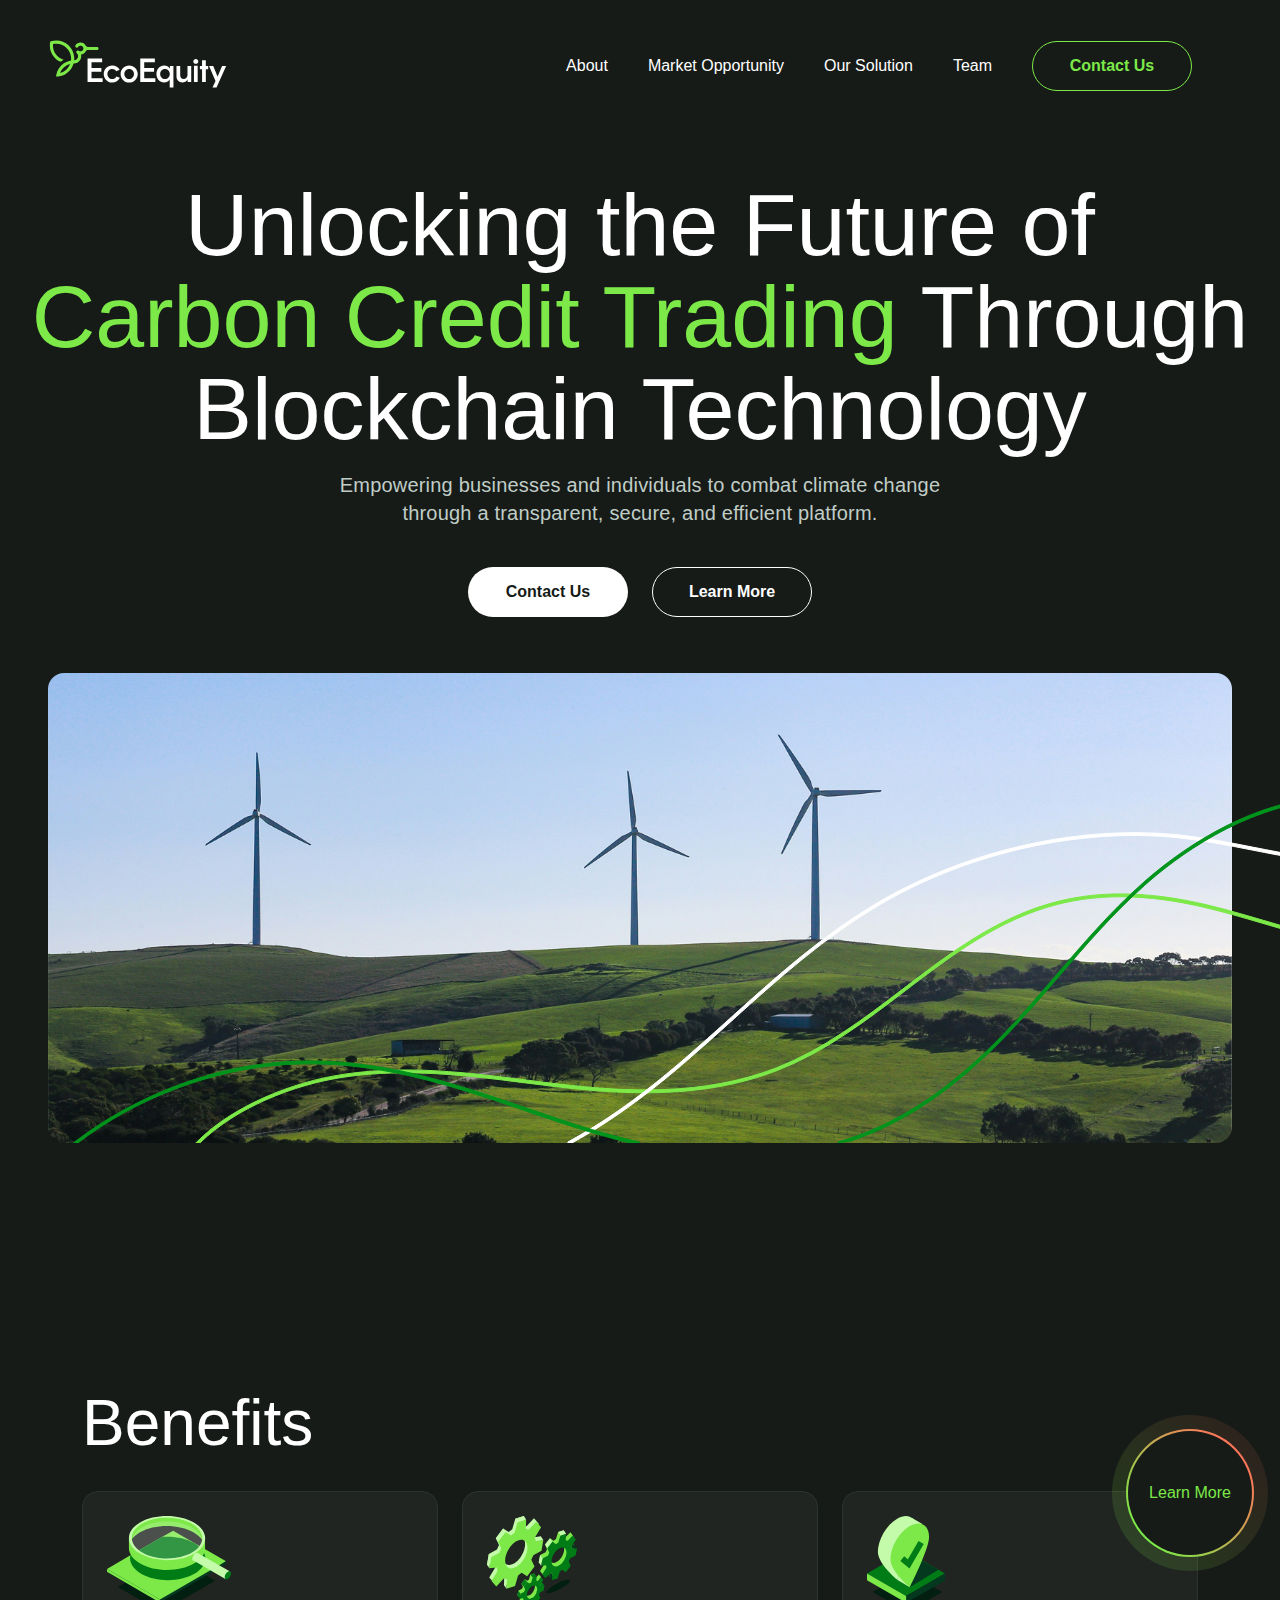
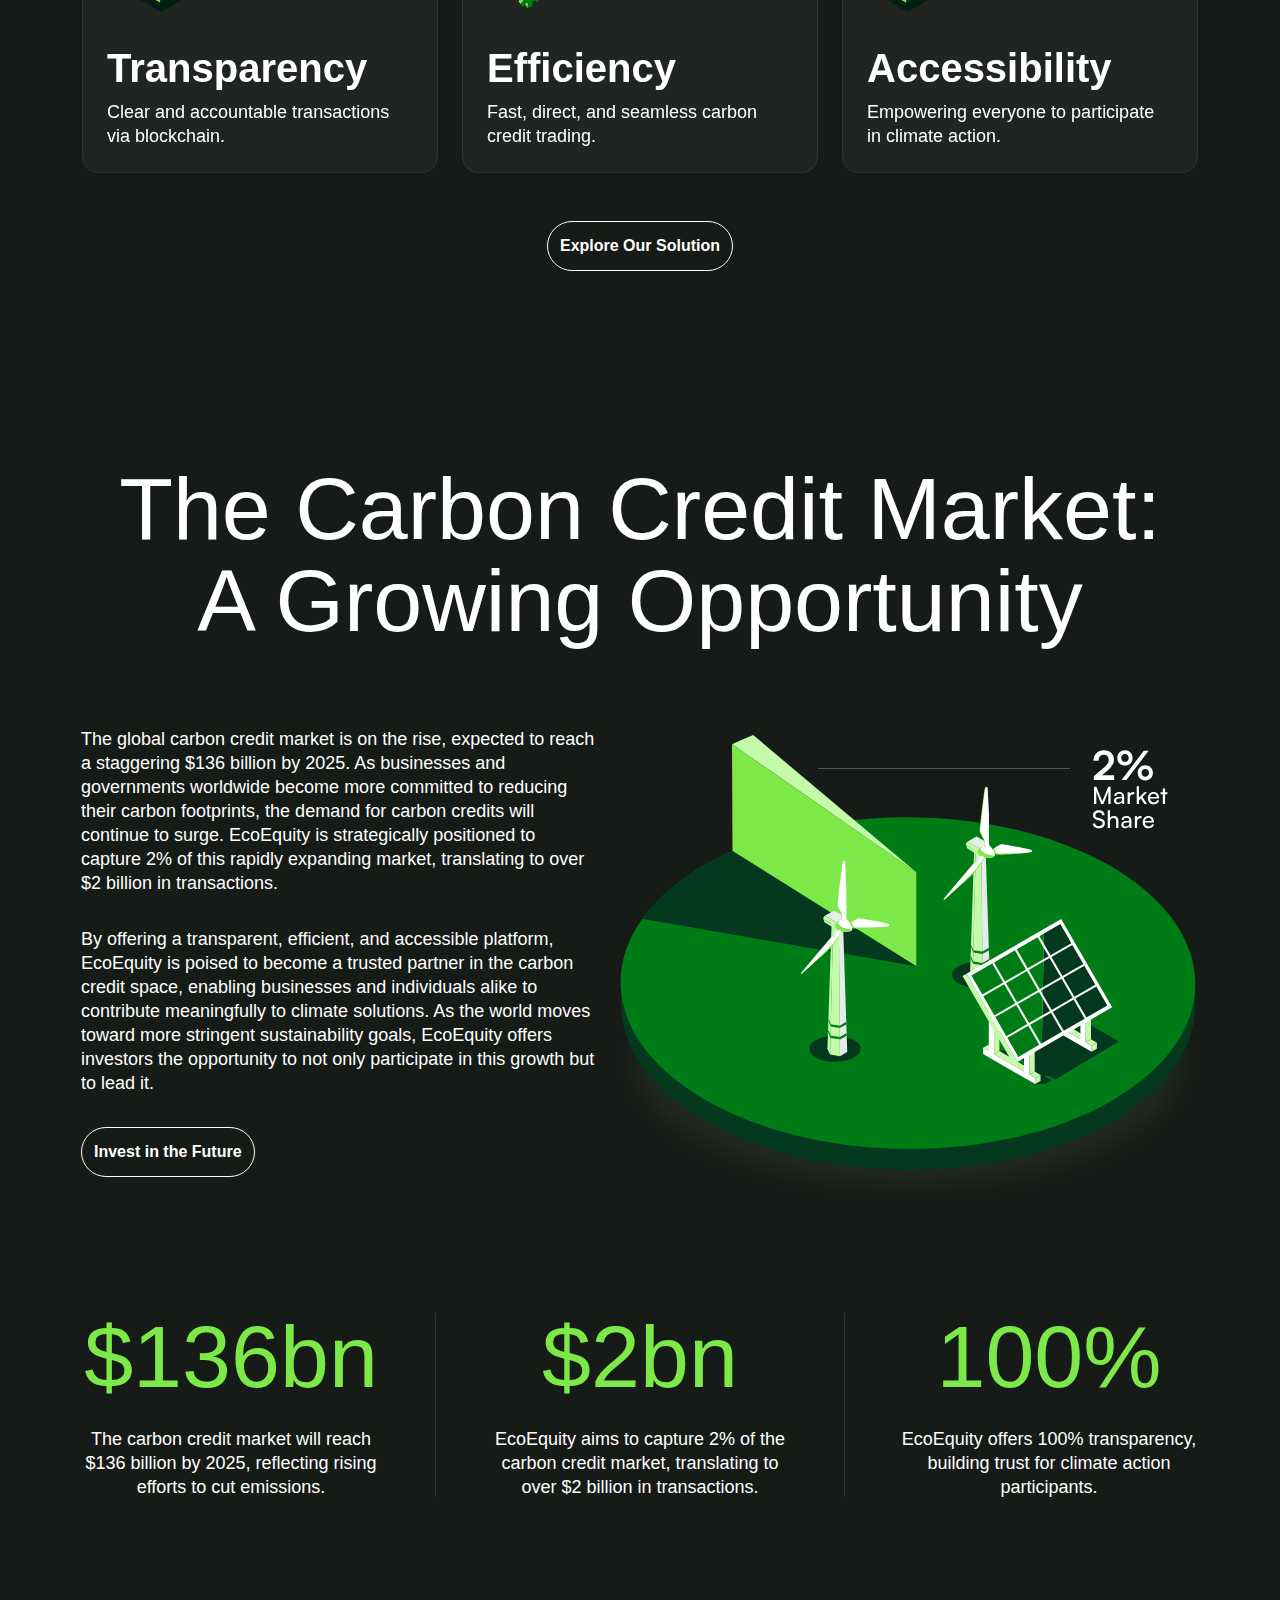
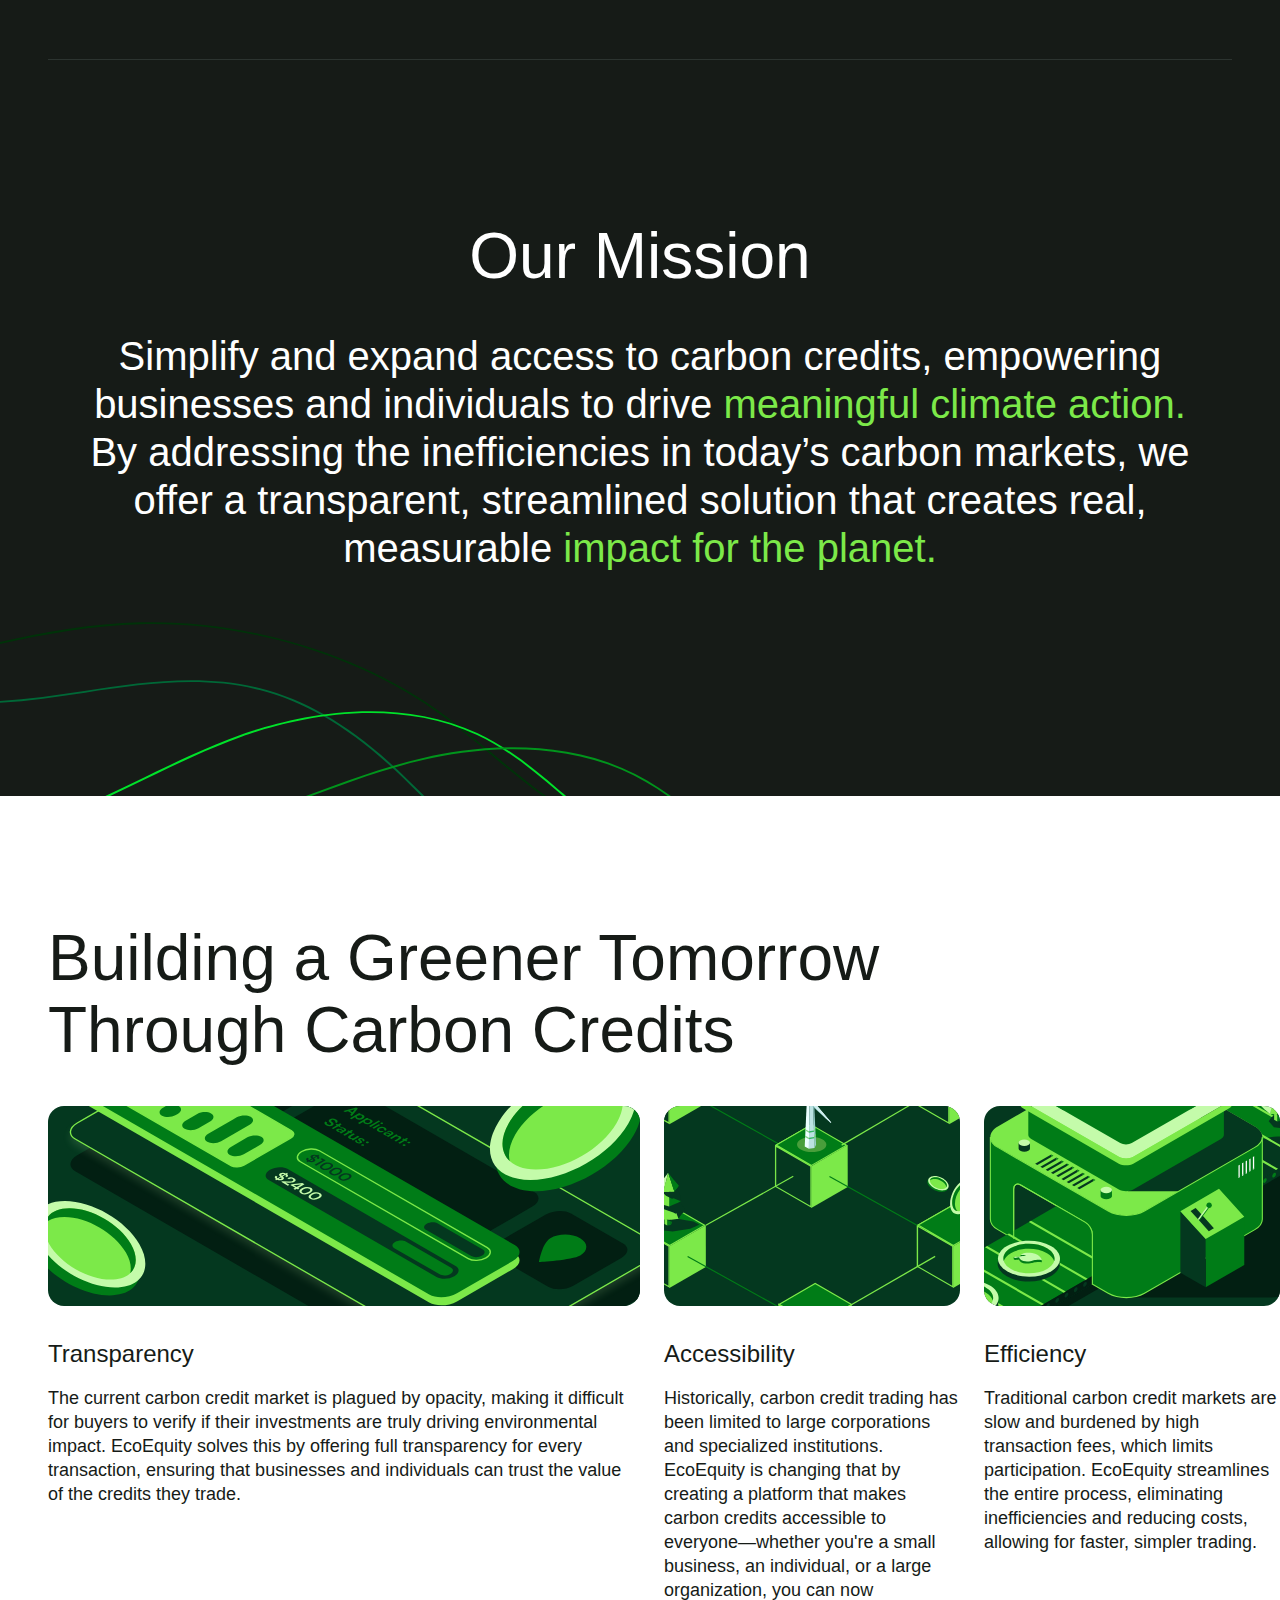
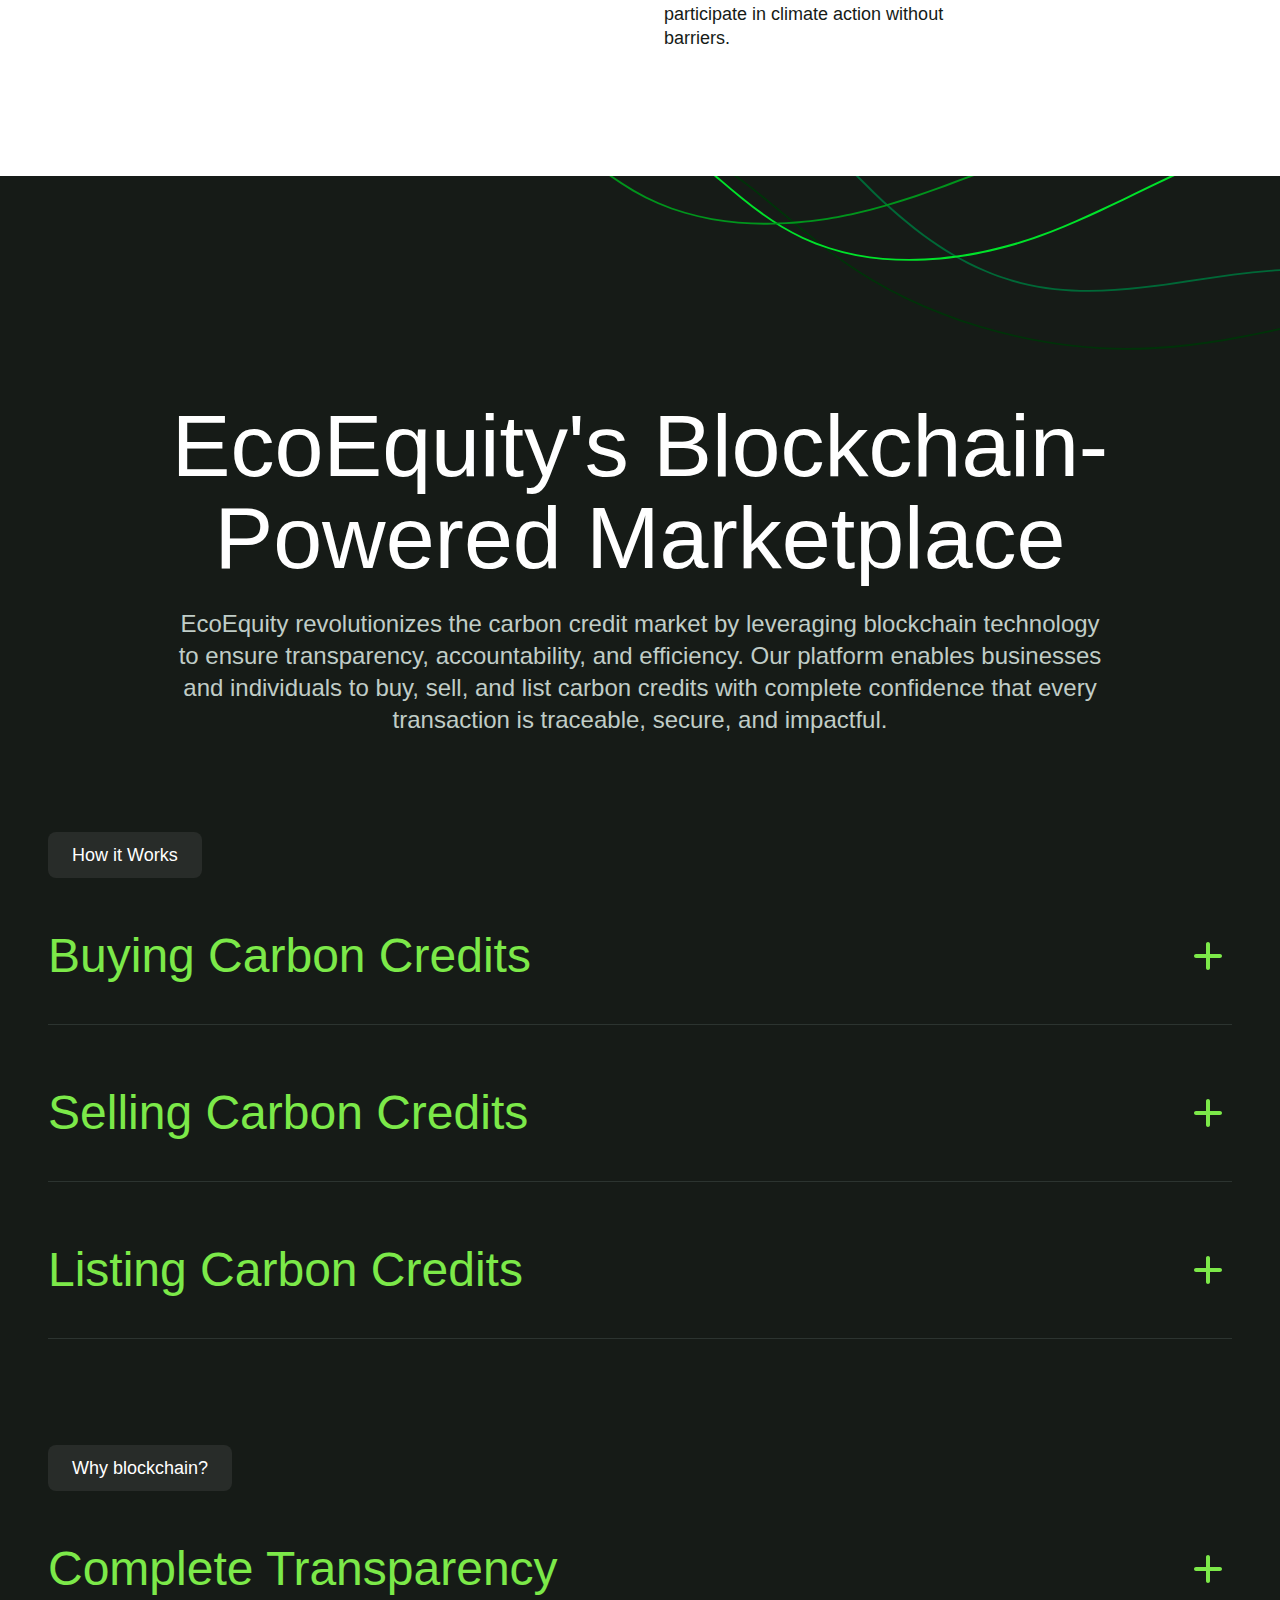
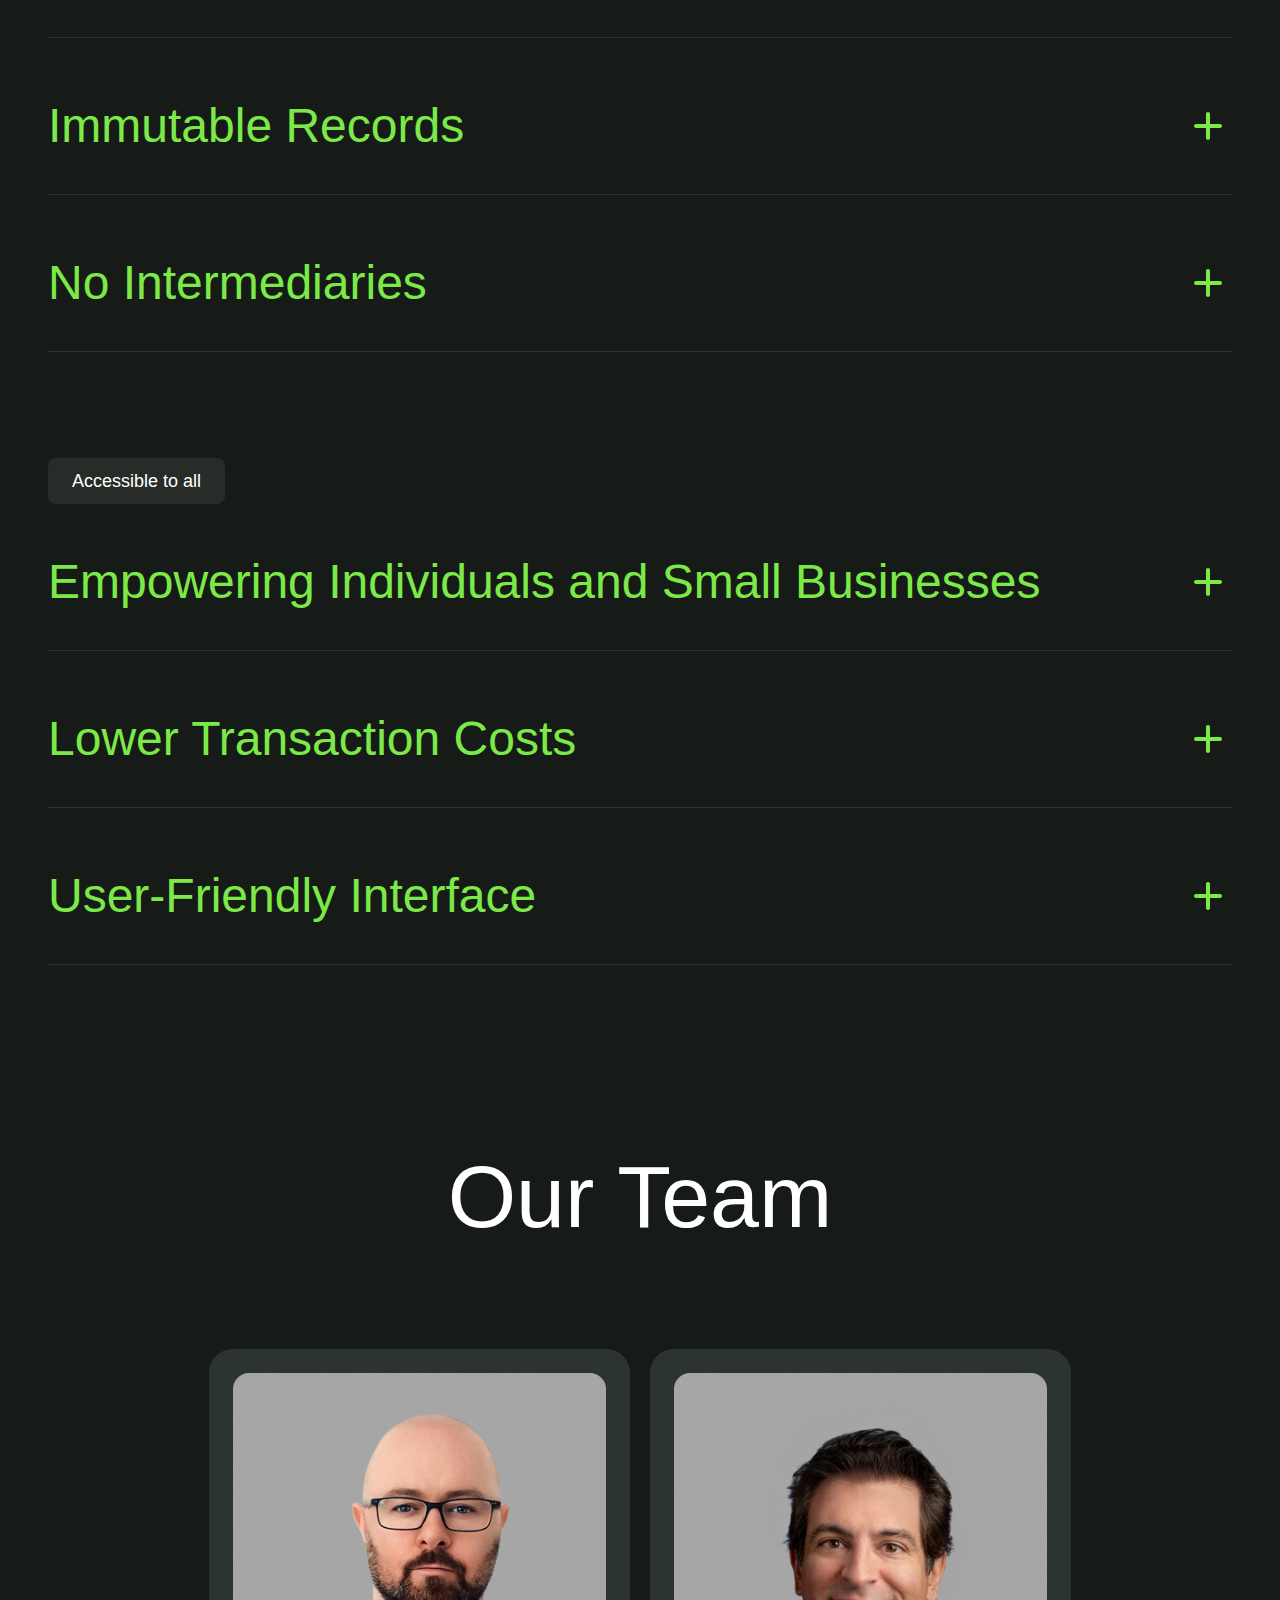
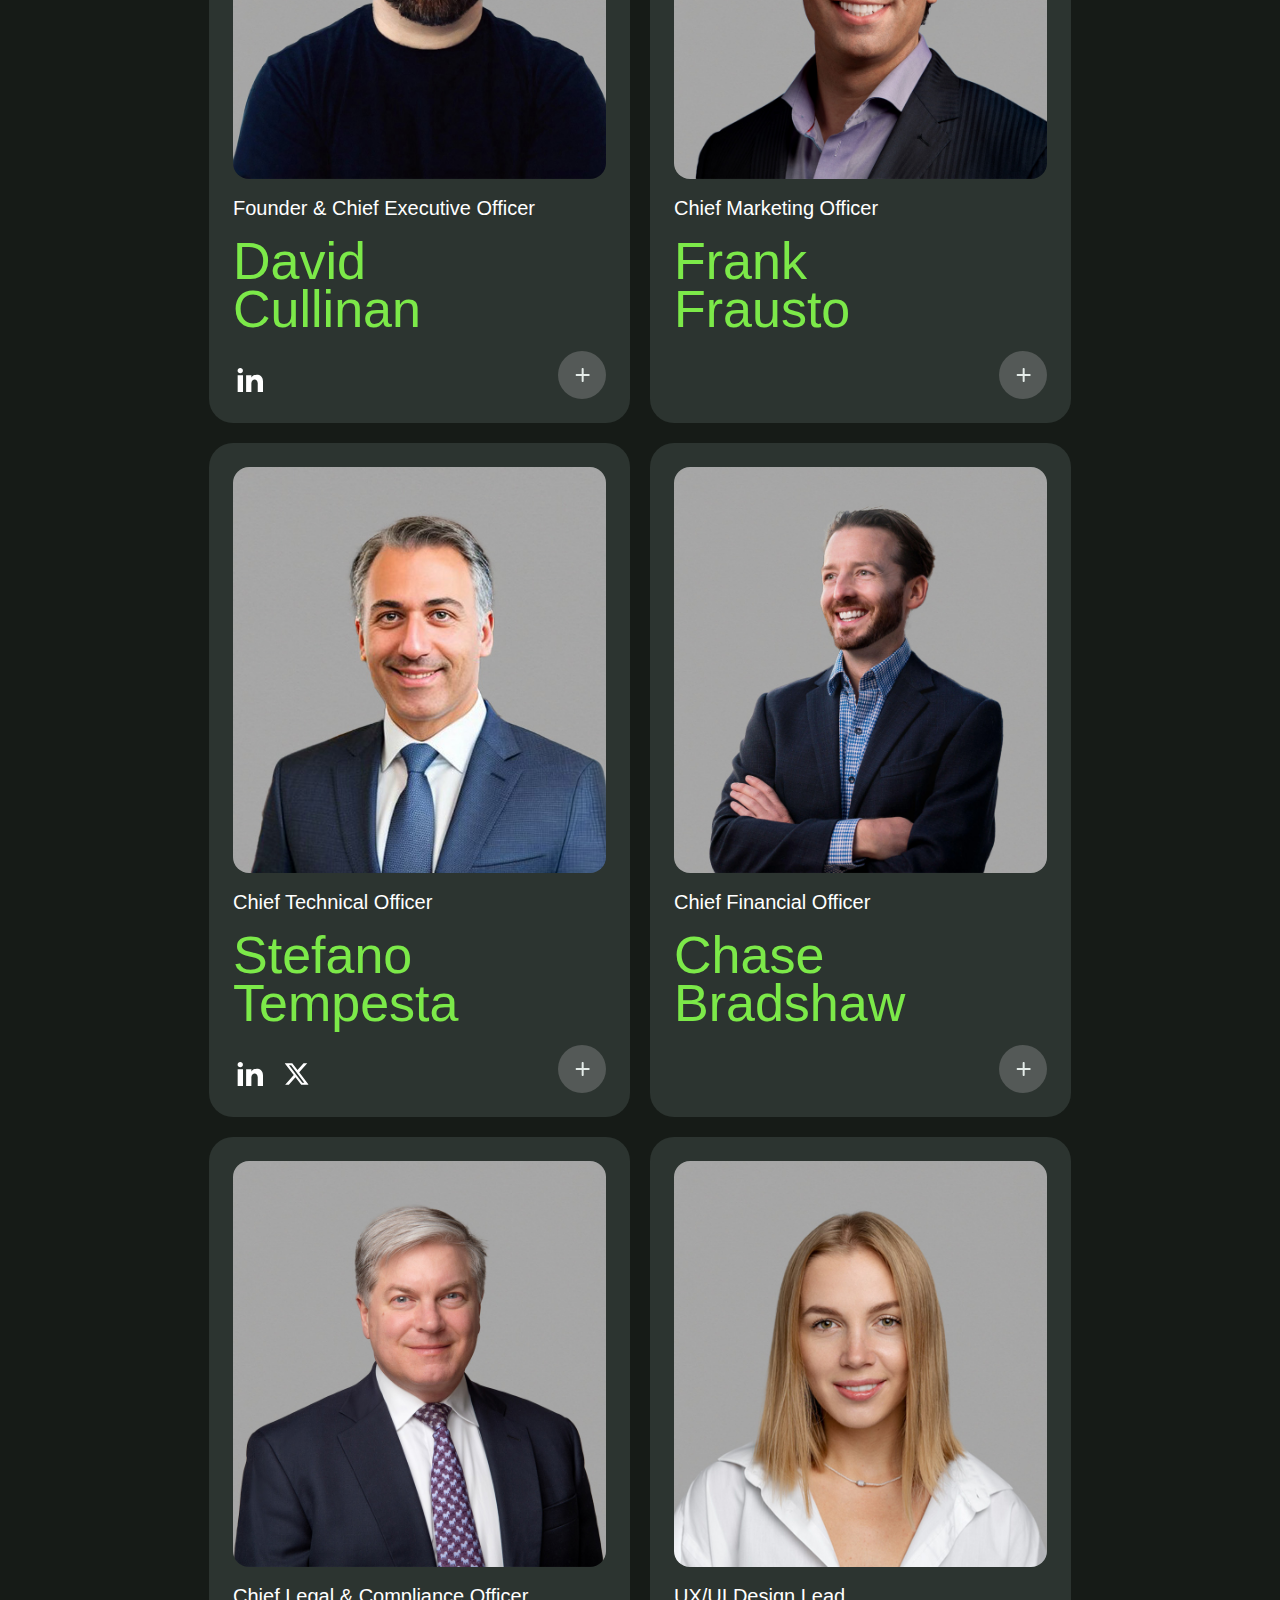
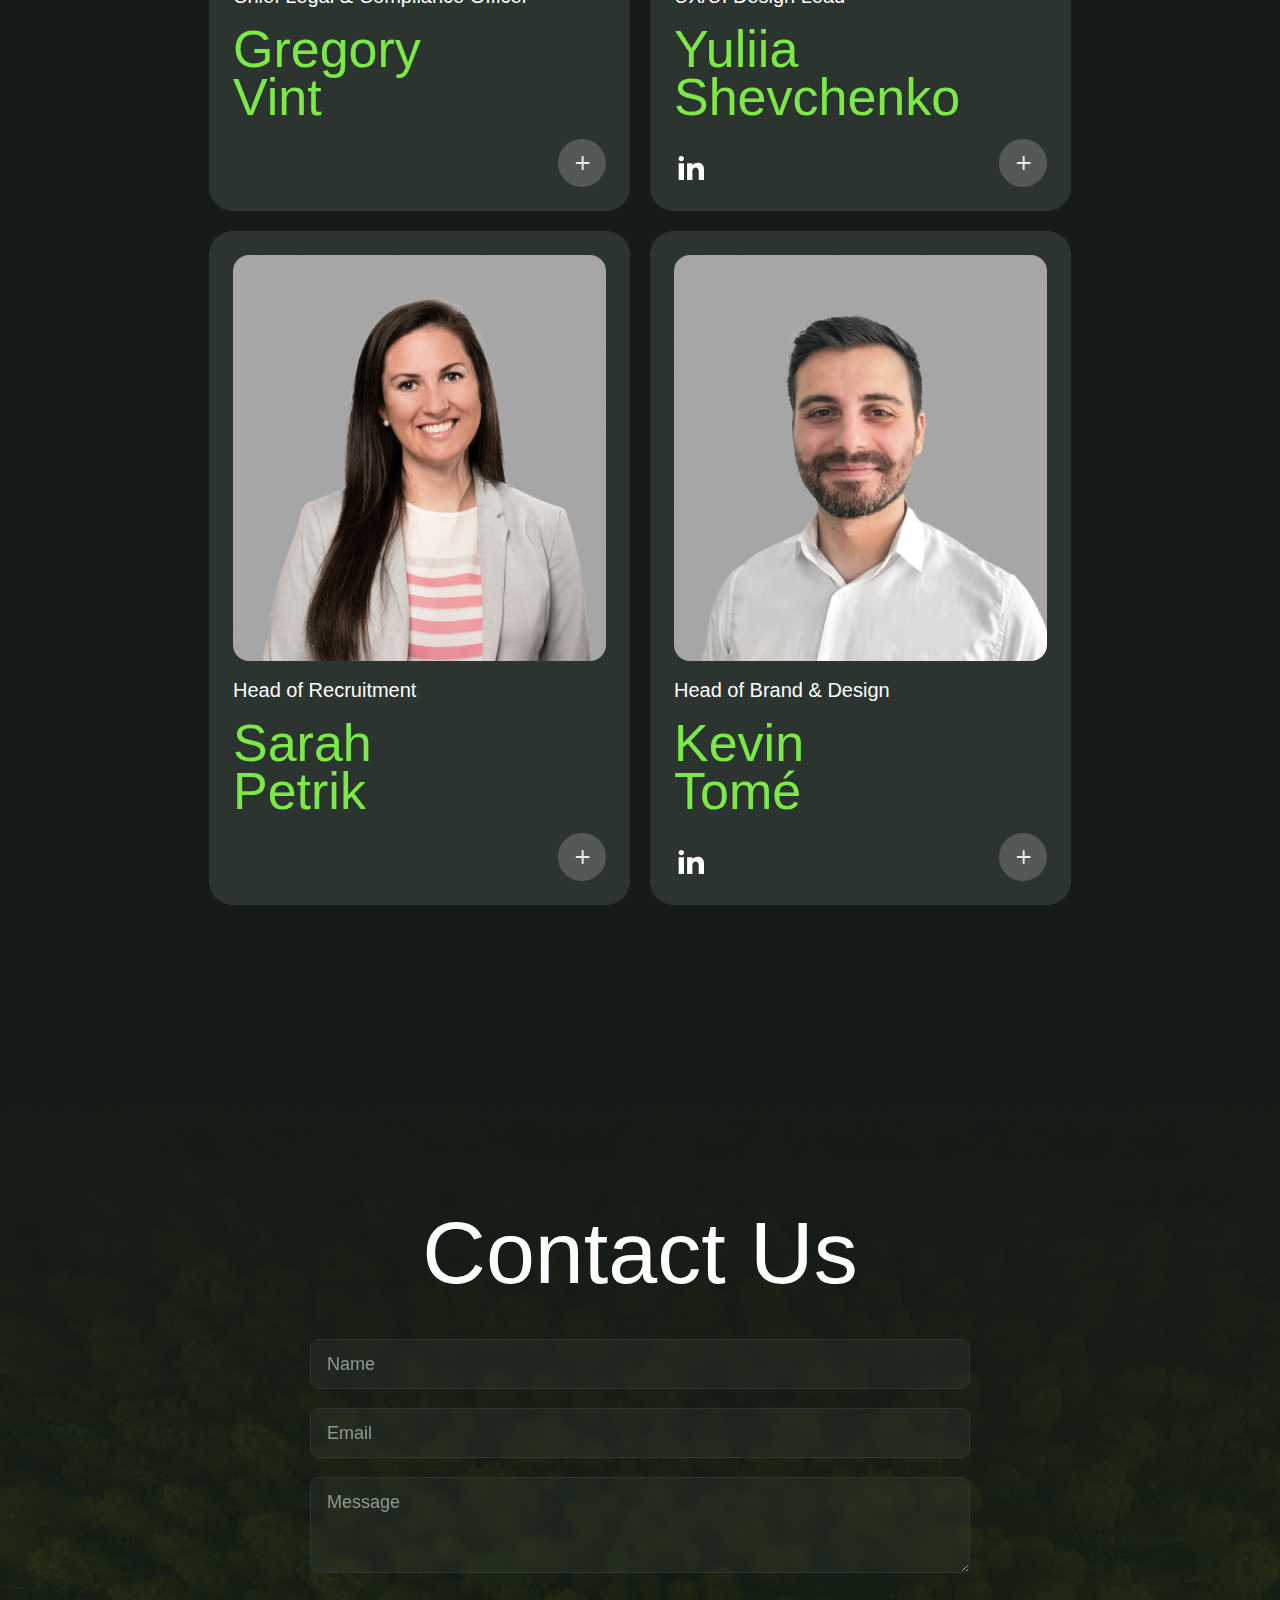
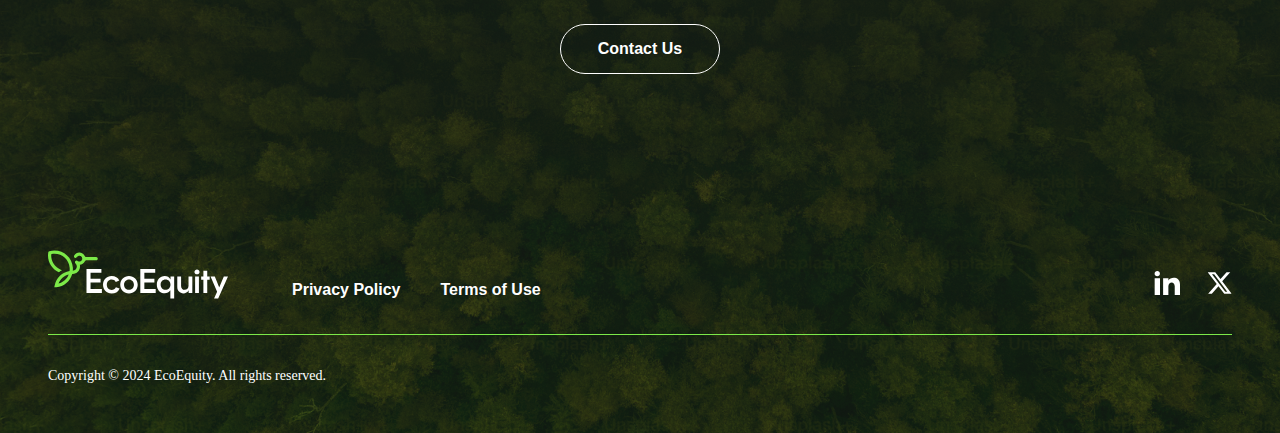
==== index.html @ 975df0dd "updated from the comments" ====
<!DOCTYPE html>
<html lang="en">
  <head>
    <meta charset="UTF-8" />
    <meta name="viewport" content="width=device-width, initial-scale=1.0" />
    <link
      rel="stylesheet"
      type="text/css"
      href="https://cdn.jsdelivr.net/npm/slick-carousel@1.8.1/slick/slick.css"
    />
    <link
      rel="stylesheet"
      type="text/css"
      href="https://cdn.jsdelivr.net/npm/slick-carousel@1.8.1/slick/slick-theme.css"
    />
    <link rel="stylesheet" href="./style/index.css" />
    <link
      rel="icon"
      type="image/png"
      sizes="32x32"
      href="./images/favicon.png"
    />
    <title>EcoEquity website</title>
  </head>

  <body>
    <!-- <div class="cookie">
      <div class="cookie__inner">
        <div class="cookie__top">
          <p class="cookie__title">We value your privacy</p>
          <button class="cookie__close">
            <img src="/svg/close.svg" alt="close" />
          </button>
        </div>
        <div class="cookie__bottom">
          <p class="cookie__text">
            EcoEquity values your privacy. We use cookies to enhance your
            browsing experience, personalize content on the website, and analyze
            our website traffic. Here is a link to our
            <a class="cookie__link" href="#">Cookie Policy</a>
          </p>
          <div class="cookie__actions">
            <button class="btn btn__sec">Reject non-essential</button>
            <button class="btn btn__sec">Reject all</button>
            <button class="btn btn__sec">Accept all</button>
          </div>
        </div>
      </div>
    </div> -->
    <header id="hero">
      <div class="header">
        <a href="#hero">
          <img class="header__logo" src="./svg/Logo.svg" alt="logo" />
        </a>
        <nav class="header__nav">
          <ul class="nav">
            <li class="nav__item">
              <a class="nav__link" href="#about">About</a>
              <img class="nav__img" src="./svg/arrov-nav.svg" alt="" />
            </li>
            <li class="nav__item">
              <a class="nav__link" href="#opportunity">Market Opportunity</a>
              <img class="nav__img" src="./svg/arrov-nav.svg" alt="" />
            </li>
            <li class="nav__item">
              <a class="nav__link" href="#solution">Our Solution</a>
              <img class="nav__img" src="./svg/arrov-nav.svg" alt="" />
            </li>
            <li class="nav__item">
              <a class="nav__link" href="#team">Team</a>
              <img class="nav__img" src="./svg/arrov-nav.svg" alt="" />
            </li>
            <li class="nav__item">
              <a class="nav__link btn btn__ter" href="#contact">Contact Us</a>
            </li>
          </ul>
        </nav>
        <div class="header__burger">
          <span class="header__burger__item"></span>
          <span class="header__burger__item"></span>
          <span class="header__burger__item"></span>
        </div>
      </div>
    </header>
    <main>
      <div class="hero">
        <div class="hero__top">
          <div class="hero__head">
            <h1>
              Unlocking the Future of <br />
              <span class="hero__title-green">Carbon Credit Trading</span>
              Through Blockchain Technology
            </h1>
            <p class="hero__text">
              Empowering businesses and individuals to combat climate change
              through a transparent, secure, and efficient platform.
            </p>
          </div>
          <div class="hero__actions">
            <a class="btn btn__main" href="#contact">Contact Us</a>
            <a class="btn btn__sec" href="#opportunity">Learn More</a>
          </div>
        </div>
        <div class="hero__bottom">
          <img
            class="hero__img"
            src="./images/Hero_Image.jpg"
            alt="field with windmills"
          />
          <img class="hero__lines" src="./svg/lines.svg" alt="lines" />
        </div>
      </div>
      <div class="benefits container" id="about">
        <div class="benefits__content">
          <div class="btn__custom">
            <div class="btn__custom-border">
              <a href="#opportunity" class="btn__custom-inner">Learn More</a>
            </div>
          </div>
          <h2 class="benefits__title">Benefits</h2>
          <div class="benefits__row">
            <div class="benefits__item">
              <img src="./svg/Transparency.svg" alt="search icon" />
              <div class="benefits__copy">
                <h4>Transparency</h4>
                <p>Clear and accountable transactions via blockchain.</p>
              </div>
            </div>
            <div class="benefits__item">
              <img src="./svg/Efficiency.svg" alt="search icon" />
              <div class="benefits__copy">
                <h4>Efficiency</h4>
                <p>Fast, direct, and seamless carbon credit trading.</p>
              </div>
            </div>
            <div class="benefits__item">
              <img src="./svg/Accessibility.svg" alt="search icon" />
              <div class="benefits__copy">
                <h4>Accessibility</h4>
                <p>Empowering everyone to participate in climate action.</p>
              </div>
            </div>
          </div>
        </div>
        <div class="benefits__action">
          <a class="btn btn__sec" href="#solution">Explore Our Solution</a>
        </div>
      </div>
      <div class="opportunity container" id="opportunity">
        <div class="opportunity__container">
          <h2 class="h1">The Carbon Credit Market: A Growing Opportunity</h2>
          <div class="opportunity__content">
            <div class="opportunity__left">
              <p>
                The global carbon credit market is on the rise, expected to
                reach a staggering $136 billion by 2025. As businesses and
                governments worldwide become more committed to reducing their
                carbon footprints, the demand for carbon credits will continue
                to surge. EcoEquity is strategically positioned to capture 2% of
                this rapidly expanding market, translating to over $2 billion in
                transactions.
              </p>
              <p>
                By offering a transparent, efficient, and accessible platform,
                EcoEquity is poised to become a trusted partner in the carbon
                credit space, enabling businesses and individuals alike to
                contribute meaningfully to climate solutions. As the world moves
                toward more stringent sustainability goals, EcoEquity offers
                investors the opportunity to not only participate in this growth
                but to lead it.
              </p>
              <a class="btn btn__sec" href="#contact">Invest in the Future</a>
            </div>
            <img src="./svg/opportunity.svg" alt="illustration" />
          </div>
          <div class="opportunity__row">
            <div class="opportunity__item">
              <p class="h1 opportunity__title">$136bn</p>
              <p>
                The carbon credit market will reach $136 billion by 2025,
                reflecting rising efforts to cut emissions.
              </p>
            </div>
            <div class="opportunity__line"></div>
            <div class="opportunity__item">
              <p class="h1 opportunity__title">$2bn</p>
              <p>
                EcoEquity aims to capture 2% of the carbon credit market,
                translating to over $2 billion in transactions.
              </p>
            </div>
            <div class="opportunity__line"></div>
            <div class="opportunity__item">
              <p class="h1 opportunity__title">100%</p>
              <p>
                EcoEquity offers 100% transparency, building trust for climate
                action participants.
              </p>
            </div>
          </div>
        </div>
      </div>
      <div class="container">
        <div class="line"></div>
      </div>
      <div class="mission container">
        <h2>Our Mission</h2>
        <p class="mission__text">
          Simplify and expand access to carbon credits, empowering businesses
          and individuals to drive
          <span class="mission__text-green"> meaningful climate action.</span>
          By addressing the inefficiencies in today’s carbon markets, we offer a
          transparent, streamlined solution that creates real, measurable
          <span class="mission__text-green">impact for the planet.</span>
        </p>
        <img src="./svg/missiom-lines.svg" alt="lines" />
      </div>

      <div class="future container">
        <div class="future__header">
          <h2 class="future__title">
            Building a Greener Tomorrow <br />
            Through Carbon Credits
          </h2>
          <!-- <div class="future__navigation">
            <div class="arrow arrow__left">
              <img src="/svg/arrow_left.svg" alt="arrow" />
            </div>
            <div class="arrow arrow__right">
              <img src="/svg/arrow_right.svg" alt="arrow" />
            </div>
          </div> -->
        </div>

        <div class="slider future__slider">
          <div class="slider__item slider__item-active">
            <div class="future__img">
              <img src="./svg/Type=Transparency.svg" alt="Transparency" />
            </div>
            <div class="future__copy">
              <h6>Transparency</h6>
              <p class="future__text">
                The current carbon credit market is plagued by opacity, making
                it difficult for buyers to verify if their investments are truly
                driving environmental impact. EcoEquity solves this by offering
                full transparency for every transaction, ensuring that
                businesses and individuals can trust the value of the credits
                they trade.
              </p>
            </div>
          </div>
          <div class="slider__item">
            <div class="future__img">
              <img src="./svg/Type=Accessibility.svg" alt="Accessibility" />
            </div>
            <div class="future__copy">
              <h6>Accessibility</h6>
              <p class="future__text">
                Historically, carbon credit trading has been limited to large
                corporations and specialized institutions. EcoEquity is changing
                that by creating a platform that makes carbon credits accessible
                to everyone—whether you're a small business, an individual, or a
                large organization, you can now participate in climate action
                without barriers.
              </p>
            </div>
          </div>
          <div class="slider__item">
            <div class="future__img">
              <img src="./svg/Type=Efficiency.svg" alt="Efficiency" />
            </div>
            <div class="future__copy">
              <h6>Efficiency</h6>
              <p class="future__text">
                Traditional carbon credit markets are slow and burdened by high
                transaction fees, which limits participation. EcoEquity
                streamlines the entire process, eliminating inefficiencies and
                reducing costs, allowing for faster, simpler trading.
              </p>
            </div>
          </div>
        </div>
      </div>
      <div class="solution container" id="solution">
        <img
          class="solution__lines"
          src="./svg/missiom-lines.svg"
          alt="lines"
        />
        <div class="solution__header">
          <h2 class="h1">EcoEquity's Blockchain-Powered Marketplace</h2>
          <p class="solution__text">
            EcoEquity revolutionizes the carbon credit market by leveraging
            blockchain technology to ensure transparency, accountability, and
            efficiency. Our platform enables businesses and individuals to buy,
            sell, and list carbon credits with complete confidence that every
            transaction is traceable, secure, and impactful.
          </p>
        </div>
        <div class="solution__block">
          <div class="tag"><span class="tag__text">How it Works</span></div>

          <div class="expand-item">
            <div class="expand-header" onclick="toggleExpand(this)">
              <h3 class="solution__title">Buying Carbon Credits</h3>
              <img src="./svg/plus.svg" alt="Expand" class="toggle-icon" />
            </div>
            <div class="expand-content">
              <p class="solution__text">
                EcoEquity’s platform offers a seamless interface where users can
                purchase verified carbon credits to offset their carbon
                footprint. Whether you're a business or an individual, buying
                carbon credits has never been easier.
              </p>
            </div>
          </div>
          <div class="expand-item">
            <div class="expand-header" onclick="toggleExpand(this)">
              <h3 class="solution__title">Selling Carbon Credits</h3>
              <img src="./svg/plus.svg" alt="Expand" class="toggle-icon" />
            </div>
            <div class="expand-content">
              <p class="solution__text">
                For organizations generating carbon credits, our marketplace
                provides direct access to buyers seeking to invest in climate
                action. List your verified credits, set your price, and reach a
                growing network of environmentally conscious buyers.
              </p>
            </div>
          </div>
          <div class="expand-item">
            <div class="expand-header" onclick="toggleExpand(this)">
              <h3 class="solution__title">Listing Carbon Credits</h3>
              <img src="./svg/plus.svg" alt="Expand" class="toggle-icon" />
            </div>
            <div class="expand-content">
              <p class="solution__text">
                EcoEquity’s platform allows both small and large projects to
                list their carbon credits in a transparent, accessible
                environment. By making it easy for everyone to participate, we
                are breaking down barriers and expanding access to the carbon
                market.
              </p>
            </div>
          </div>
        </div>
        <div class="solution__block">
          <div class="tag"><span class="tag__text">Why blockchain?</span></div>

          <div class="expand-item">
            <div class="expand-header" onclick="toggleExpand(this)">
              <h3 class="solution__title">Complete Transparency</h3>
              <img src="./svg/plus.svg" alt="Expand" class="toggle-icon" />
            </div>
            <div class="expand-content">
              <p class="solution__text">
                Blockchain ensures that every transaction on the EcoEquity
                platform is publicly recorded, verifiable, and tamper-proof.
                Buyers and sellers can trust that each credit traded is backed
                by real, measurable environmental impact.
              </p>
            </div>
          </div>
          <div class="expand-item">
            <div class="expand-header" onclick="toggleExpand(this)">
              <h3 class="solution__title">Immutable Records</h3>
              <img src="./svg/plus.svg" alt="Expand" class="toggle-icon" />
            </div>
            <div class="expand-content">
              <p class="solution__text">
                Once a transaction is completed, it’s permanently recorded on
                the blockchain, eliminating the risk of fraud or manipulation.
                This builds confidence in the carbon credit market and ensures
                that each credit contributes to meaningful climate action.
              </p>
            </div>
          </div>
          <div class="expand-item">
            <div class="expand-header" onclick="toggleExpand(this)">
              <h3 class="solution__title">No Intermediaries</h3>
              <img src="./svg/plus.svg" alt="Expand" class="toggle-icon" />
            </div>
            <div class="expand-content">
              <p class="solution__text">
                By using blockchain technology, EcoEquity eliminates the need
                for middlemen, reducing transaction costs and allowing for
                faster, direct trades between buyers and sellers. This creates a
                more efficient market where everyone can participate.
              </p>
            </div>
          </div>
        </div>
        <div class="solution__block">
          <div class="tag">
            <span class="tag__text">Accessible to all</span>
          </div>

          <div class="expand-item">
            <div class="expand-header" onclick="toggleExpand(this)">
              <h3 class="solution__title">
                Empowering Individuals and Small Businesses
              </h3>
              <img src="./svg/plus.svg" alt="Expand" class="toggle-icon" />
            </div>
            <div class="expand-content">
              <p class="solution__text">
                EcoEquity’s platform is designed to make carbon credits
                accessible to everyone. Whether you’re a large corporation or an
                individual looking to make an impact, our marketplace offers
                equal opportunities to buy and sell credits, regardless of size
                or resources.
              </p>
            </div>
          </div>
          <div class="expand-item">
            <div class="expand-header" onclick="toggleExpand(this)">
              <h3 class="solution__title">Lower Transaction Costs</h3>
              <img src="./svg/plus.svg" alt="Expand" class="toggle-icon" />
            </div>
            <div class="expand-content">
              <p class="solution__text">
                By reducing the fees typically associated with carbon credit
                trading, we make it easier for smaller projects and individuals
                to participate in the carbon market, ensuring that climate
                action is inclusive and widespread.
              </p>
            </div>
          </div>
          <div class="expand-item">
            <div class="expand-header" onclick="toggleExpand(this)">
              <h3 class="solution__title">User-Friendly Interface</h3>
              <img src="./svg/plus.svg" alt="Expand" class="toggle-icon" />
            </div>
            <div class="expand-content">
              <p class="solution__text">
                EcoEquity’s intuitive platform makes it simple for anyone to
                start trading carbon credits. With easy-to-use features and a
                seamless experience, you don’t need to be an expert to
                contribute to climate solutions.
              </p>
            </div>
          </div>
        </div>
      </div>

      <div class="team container" id="team">
        <h2 class="h1">Our Team</h2>
        <div class="team__items slick-slider" id="teamItems"></div>
      </div>

      <div class="popup" id="popup">
        <div class="popup__content">
          <button class="popup__close" id="popupClose">&times;</button>
          <div class="popup__img"><img id="popupImg" src="" alt="" /></div>
          <div class="popup__copy">
            <div class="popup__head">
              <div class="popup__header">
                <p class="popup__name" id="popupName"></p>
                <div class="popup__links">
                  <a href="#" target="_blank"
                    ><img src="./svg/li-green.svg" alt="linkedin"
                  /></a>
                  <a href="#" target="_blank"
                    ><img src="./svg/x-green.svg" alt="x"
                  /></a>
                </div>
              </div>
              <span class="popup__title" id="popupTitle"></span>
            </div>
            <div class="popup__line"></div>
            <p class="popup__description" id="popupDescription"></p>
          </div>
        </div>
      </div>
      <div class="wrapper">
        <div class="contact container" id="contact">
          <div class="contact__header">
            <h2 class="h1">Contact Us</h2>
          </div>
          <form
            action="https://ecoequity-api.azurewebsites.net/Email"
            class="contact__form"
            method="post"
          >
            <input type="hidden" name="subject" value="EcoEquity" />
            <input class="input" type="text" name="name" placeholder="Name" />
            <input
              class="input"
              type="email"
              name="email"
              placeholder="Email"
              required
            />

            <textarea
              class="input-area"
              name="message"
              id="message"
              placeholder="Message"
            ></textarea>
            <button type="submit" class="btn btn__sec contact__btn">
              Contact Us
            </button>
          </form>
        </div>
        <footer class="footer container">
          <div class="footer__top">
            <div class="footer__left">
              <a href="#hero"><img src="./svg/Logo.svg" alt="logo" /></a>
              <div class="footer__links">
                <a class="footer__link" href="#"> Privacy Policy </a>
                <a class="footer__link" href="#"> Terms of Use</a>
              </div>
            </div>
            <div class="footer__right">
              <a href="#"><img src="./svg/li.svg" alt="linkedin" /></a>
              <a href="#"><img src="./svg/x.svg" alt="x" /></a>
            </div>
          </div>
          <div class="footer__bottom">
            <span class="footer__text"
              >Copyright © 2024 EcoEquity. All rights reserved.</span
            >
          </div>
        </footer>
      </div>
    </main>
    <script
      type="text/javascript"
      src="https://cdn.jsdelivr.net/npm/jquery@3.6.0/dist/jquery.min.js"
    ></script>
    <script
      type="text/javascript"
      src="https://cdn.jsdelivr.net/npm/slick-carousel@1.8.1/slick/slick.min.js"
    ></script>
    <script src="./index.js"></script>
  </body>
</html>
---- style/index.css ----
@charset "UTF-8";
/* http://meyerweb.com/eric/tools/css/reset/ 
   v2.0 | 20110126
   License: none (public domain)
*/
@import url("https://fonts.cdnfonts.com/css/satoshi");
html,
body,
div,
span,
applet,
object,
iframe,
h1,
h2,
h3,
h4,
h5,
h6,
p,
blockquote,
pre,
a,
abbr,
acronym,
address,
big,
cite,
code,
del,
dfn,
em,
img,
ins,
kbd,
q,
s,
samp,
small,
strike,
strong,
sub,
tt,
var,
b,
u,
i,
center,
dl,
dt,
dd,
ol,
ul,
li,
fieldset,
form,
label,
legend,
table,
caption,
tbody,
tfoot,
thead,
tr,
th,
td,
article,
aside,
canvas,
details,
embed,
figure,
figcaption,
footer,
header,
hgroup,
menu,
nav,
output,
ruby,
section,
summary,
time,
mark,
audio,
video {
  margin: 0;
  padding: 0;
  border: 0;
  font-size: 100%;
  font: inherit;
  vertical-align: baseline;
}

/* HTML5 display-role reset for older browsers */
article,
aside,
details,
figcaption,
figure,
footer,
header,
hgroup,
menu,
nav,
section {
  display: block;
}

body {
  line-height: 1;
}

ol,
ul {
  list-style: none;
}

blockquote,
q {
  quotes: none;
}

blockquote:before,
blockquote:after,
q:before,
q:after {
  content: "";
  content: none;
}

table {
  border-collapse: collapse;
  border-spacing: 0;
}

a {
  text-decoration: none;
}

button {
  background: none;
  border: none;
  padding: 0;
  margin: 0;
}

input:-webkit-autofill,
textarea:-webkit-autofill,
select:-webkit-autofill {
  -webkit-box-shadow: 0 0 0px 1000px white inset !important; /* Замінити білим або іншим кольором */
  box-shadow: 0 0 0px 1000px white inset !important;
  background-color: white !important; /* Виберіть колір фону, який вам потрібен */
  color: #000 !important; /* Колір тексту */
}

* {
  -webkit-box-sizing: border-box;
          box-sizing: border-box;
}

.header {
  width: 100%;
  display: -webkit-box;
  display: -ms-flexbox;
  display: flex;
  padding: 40px 48px;
  -webkit-box-pack: justify;
      -ms-flex-pack: justify;
          justify-content: space-between;
  -webkit-box-align: center;
      -ms-flex-align: center;
          align-items: center;
  -ms-flex-item-align: stretch;
      -ms-grid-row-align: stretch;
      align-self: stretch;
}
@media only screen and (max-width: 599px) {
  .header {
    padding: 16px 16px;
  }
}
.header__logo {
  width: 180px;
  height: 48px;
}
@media only screen and (max-width: 599px) {
  .header__logo {
    width: 150px;
    height: 40px;
  }
}
.header__nav {
  display: -webkit-box;
  display: -ms-flexbox;
  display: flex;
  -webkit-box-pack: end;
      -ms-flex-pack: end;
          justify-content: end;
  -webkit-box-align: center;
      -ms-flex-align: center;
          align-items: center;
}
@media only screen and (max-width: 1023px) {
  .header__nav {
    display: none;
    position: fixed;
    height: 100vh;
    width: 100%;
    top: 0;
    right: 0;
    left: 0;
    z-index: 10;
    background: #161b17;
  }
  .header__nav.open {
    display: -webkit-box;
    display: -ms-flexbox;
    display: flex;
  }
}
.header__burger {
  display: none;
  z-index: 10;
  height: 48px;
  width: 48px;
  border-radius: 64px;
  background: #2c3430;
}
@media only screen and (max-width: 1023px) {
  .header__burger {
    display: -webkit-box;
    display: -ms-flexbox;
    display: flex;
    -webkit-box-orient: vertical;
    -webkit-box-direction: normal;
        -ms-flex-direction: column;
            flex-direction: column;
    -webkit-box-align: center;
        -ms-flex-align: center;
            align-items: center;
    -webkit-box-pack: center;
        -ms-flex-pack: center;
            justify-content: center;
    gap: 3px;
    cursor: pointer;
  }
  .header__burger.active .header__burger__item:nth-child(2) {
    opacity: 0;
  }
  .header__burger.active .header__burger__item:nth-child(1) {
    -webkit-transform: translateY(5px) rotate(45deg);
            transform: translateY(5px) rotate(45deg);
  }
  .header__burger.active .header__burger__item:nth-child(3) {
    -webkit-transform: translateY(-5px) rotate(-45deg);
            transform: translateY(-5px) rotate(-45deg);
  }
}
.header__burger__item {
  display: block;
  width: 21px;
  height: 2px;
  border-radius: 10px;
  background-color: #7ce949;
}

.nav {
  display: -webkit-box;
  display: -ms-flexbox;
  display: flex;
  -webkit-box-align: center;
      -ms-flex-align: center;
          align-items: center;
}
@media only screen and (max-width: 1023px) {
  .nav {
    width: 100%;
    gap: 56px;
    position: fixed;
    -webkit-box-orient: vertical;
    -webkit-box-direction: normal;
        -ms-flex-direction: column;
            flex-direction: column;
    top: 120px;
    -webkit-box-align: center;
        -ms-flex-align: center;
            align-items: center;
  }
}
.nav__item {
  display: block;
  height: 32px;
  margin-right: 40px;
  font-family: "Satoshi", sans-serif;
  position: relative;
  display: -webkit-box;
  display: -ms-flexbox;
  display: flex;
  -webkit-box-align: center;
      -ms-flex-align: center;
          align-items: center;
  -webkit-transition: all 300ms cubic-bezier(0.075, 0.82, 0.165, 1);
  transition: all 300ms cubic-bezier(0.075, 0.82, 0.165, 1);
}
@media only screen and (max-width: 1023px) {
  .nav__item {
    margin-right: 0;
    width: 100%;
    display: -webkit-box;
    display: -ms-flexbox;
    display: flex;
    -webkit-box-pack: justify;
        -ms-flex-pack: justify;
            justify-content: space-between;
    -webkit-box-align: center;
        -ms-flex-align: center;
            align-items: center;
    padding-left: 32px;
    padding-right: 32px;
  }
}
.nav__item:after {
  content: "";
  position: absolute;
  width: 0%;
  height: 1px;
  display: block;
  -webkit-transition: all 0.3s ease;
  transition: all 0.3s ease;
  bottom: 0;
}
@media only screen and (max-width: 1023px) {
  .nav__item:after {
    display: none;
  }
}
.nav__item:hover::after {
  width: 100%;
  height: 1px;
  background-color: #7ce949;
}
.nav__link {
  font-size: 16px;
  font-style: normal;
  font-weight: 500;
  line-height: 24px;
  color: #fff;
}
@media only screen and (max-width: 1023px) {
  .nav__link {
    font-size: 20px;
  }
}

.no-scroll {
  overflow: hidden;
}

.nav__item:last-child::after {
  display: none;
}

.nav__img {
  display: none;
}
@media only screen and (max-width: 1023px) {
  .nav__img {
    display: -webkit-box;
    display: -ms-flexbox;
    display: flex;
  }
}

.hero {
  display: -webkit-box;
  display: -ms-flexbox;
  display: flex;
  -webkit-box-orient: vertical;
  -webkit-box-direction: normal;
      -ms-flex-direction: column;
          flex-direction: column;
  -webkit-box-align: center;
      -ms-flex-align: center;
          align-items: center;
  gap: 56px;
  padding-top: 48px;
  padding-bottom: 96px;
}
@media only screen and (max-width: 1023px) {
  .hero {
    padding-top: 24px;
    padding-bottom: 48px;
    gap: 32px;
    -webkit-box-orient: vertical;
    -webkit-box-direction: reverse;
        -ms-flex-direction: column-reverse;
            flex-direction: column-reverse;
  }
}
.hero__top {
  display: -webkit-box;
  display: -ms-flexbox;
  display: flex;
  -webkit-box-orient: vertical;
  -webkit-box-direction: normal;
      -ms-flex-direction: column;
          flex-direction: column;
  -webkit-box-align: center;
      -ms-flex-align: center;
          align-items: center;
  gap: 40px;
}
@media only screen and (max-width: 599px) {
  .hero__top {
    width: 100%;
    padding-left: 16px;
    padding-right: 16px;
    -webkit-box-pack: center;
        -ms-flex-pack: center;
            justify-content: center;
    -webkit-box-align: center;
        -ms-flex-align: center;
            align-items: center;
  }
}
.hero__head {
  max-width: 1339px;
  display: -webkit-box;
  display: -ms-flexbox;
  display: flex;
  -webkit-box-orient: vertical;
  -webkit-box-direction: normal;
      -ms-flex-direction: column;
          flex-direction: column;
  -webkit-box-pack: center;
      -ms-flex-pack: center;
          justify-content: center;
  -webkit-box-align: center;
      -ms-flex-align: center;
          align-items: center;
  text-align: center;
  gap: 16px;
  -ms-flex-item-align: stretch;
      -ms-grid-row-align: stretch;
      align-self: stretch;
}
@media only screen and (max-width: 599px) {
  .hero__head {
    padding-left: 16px;
    padding-right: 16px;
  }
}
.hero__title-green {
  color: #7ce949;
}
.hero__text {
  color: #c0cdc7;
  text-align: center;
  font-family: "Satoshi", sans-serif;
  font-size: 20px;
  font-style: normal;
  font-weight: 400;
  line-height: 28px;
  letter-spacing: 0.2px;
  max-width: 659px;
}
@media only screen and (max-width: 599px) {
  .hero__text {
    font-size: 14px;
    line-height: 18px;
  }
}
.hero__actions {
  display: -webkit-box;
  display: -ms-flexbox;
  display: flex;
  gap: 24px;
}
@media only screen and (max-width: 599px) {
  .hero__actions {
    -webkit-box-orient: vertical;
    -webkit-box-direction: normal;
        -ms-flex-direction: column;
            flex-direction: column;
    gap: 8px;
    width: 100%;
  }
}
.hero__bottom {
  width: 100%;
  position: relative;
  display: -webkit-box;
  display: -ms-flexbox;
  display: flex;
  -webkit-box-pack: center;
      -ms-flex-pack: center;
          justify-content: center;
  -webkit-box-align: center;
      -ms-flex-align: center;
          align-items: center;
  padding-left: 48px;
  padding-right: 48px;
}
@media only screen and (max-width: 599px) {
  .hero__bottom {
    padding: 0;
    padding-left: 16px;
    padding-right: 16px;
  }
}
.hero__lines {
  position: absolute;
  bottom: 0;
  right: 0;
}
@media only screen and (max-width: 1023px) {
  .hero__lines {
    width: 600px;
  }
}
@media only screen and (max-width: 599px) {
  .hero__lines {
    width: 335px;
  }
}
.hero__img {
  width: 100%;
  height: 470px;
  -o-object-fit: cover;
     object-fit: cover;
  border-radius: 16px;
}
@media only screen and (max-width: 599px) {
  .hero__img {
    height: 202px;
  }
}

.benefits {
  display: -webkit-box;
  display: -ms-flexbox;
  display: flex;
  -webkit-box-orient: vertical;
  -webkit-box-direction: normal;
      -ms-flex-direction: column;
          flex-direction: column;
  -webkit-box-align: center;
      -ms-flex-align: center;
          align-items: center;
  gap: 48px;
  padding-top: 96px;
  padding-bottom: 96px;
  position: relative;
}
@media only screen and (max-width: 1023px) {
  .benefits {
    padding-top: 48px;
    padding-bottom: 48px;
    gap: 32px;
  }
}
.benefits__content {
  padding-top: 52px;
  width: 100%;
  max-width: 1116px;
  position: relative;
  text-align: left;
  display: -webkit-box;
  display: -ms-flexbox;
  display: flex;
  -webkit-box-orient: vertical;
  -webkit-box-direction: normal;
      -ms-flex-direction: column;
          flex-direction: column;
  gap: 32px;
}
@media only screen and (max-width: 1023px) {
  .benefits__content {
    padding-top: 36px;
  }
}
@media only screen and (max-width: 599px) {
  .benefits__content {
    padding-top: 32px;
  }
}
.benefits__title {
  top: 0;
}
.benefits__row {
  display: -webkit-box;
  display: -ms-flexbox;
  display: flex;
  -webkit-box-align: center;
      -ms-flex-align: center;
          align-items: center;
  gap: 24px;
  -ms-flex-item-align: stretch;
      -ms-grid-row-align: stretch;
      align-self: stretch;
}
@media only screen and (max-width: 1023px) {
  .benefits__row {
    -ms-flex-wrap: wrap;
        flex-wrap: wrap;
  }
}
@media only screen and (max-width: 599px) {
  .benefits__row {
    -ms-flex-wrap: nowrap;
        flex-wrap: nowrap;
    -webkit-box-orient: vertical;
    -webkit-box-direction: normal;
        -ms-flex-direction: column;
            flex-direction: column;
    gap: 8px;
  }
}
.benefits__item {
  display: -webkit-box;
  display: -ms-flexbox;
  display: flex;
  padding: 24px;
  -webkit-box-orient: vertical;
  -webkit-box-direction: normal;
      -ms-flex-direction: column;
          flex-direction: column;
  -webkit-box-align: start;
      -ms-flex-align: start;
          align-items: flex-start;
  gap: 32px;
  -webkit-box-flex: 1;
      -ms-flex: 1 0 0px;
          flex: 1 0 0;
  border-radius: 16px;
  border: 1px solid #2c3430;
  background: rgba(229, 236, 233, 0.05);
  -webkit-backdrop-filter: blur(8.5px);
          backdrop-filter: blur(8.5px);
}
.benefits__copy {
  display: -webkit-box;
  display: -ms-flexbox;
  display: flex;
  -webkit-box-orient: vertical;
  -webkit-box-direction: normal;
      -ms-flex-direction: column;
          flex-direction: column;
  -webkit-box-align: start;
      -ms-flex-align: start;
          align-items: flex-start;
  gap: 8px;
  -ms-flex-item-align: stretch;
      -ms-grid-row-align: stretch;
      align-self: stretch;
}

.btn__custom {
  position: absolute;
  top: 80px;
  right: -70px;
  z-index: 5;
  display: -webkit-box;
  display: -ms-flexbox;
  display: flex;
  -webkit-box-align: center;
      -ms-flex-align: center;
          align-items: center;
  -webkit-box-pack: center;
      -ms-flex-pack: center;
          justify-content: center;
  border-radius: 50%;
  width: 156px;
  height: 156px;
  background: linear-gradient(228deg, rgba(255, 118, 89, 0.1) 16.5%, rgba(124, 233, 72, 0.15) 84.25%);
  -webkit-transition: all 1000ms linear;
  transition: all 1000ms linear;
}
.btn__custom:hover {
  background: linear-gradient(228deg, rgba(255, 118, 89, 0.4) 16.5%, rgba(124, 233, 72, 0.4) 84.25%);
}
.btn__custom:hover .btn__custom-inner {
  color: #ff7659;
}
@media only screen and (max-width: 1023px) {
  .btn__custom {
    display: none;
  }
}
.btn__custom-border {
  display: -webkit-box;
  display: -ms-flexbox;
  display: flex;
  -webkit-box-align: center;
      -ms-flex-align: center;
          align-items: center;
  -webkit-box-pack: center;
      -ms-flex-pack: center;
          justify-content: center;
  border-radius: 50%;
  width: 128px;
  height: 128px;
  background: linear-gradient(228deg, #ff7659 16.5%, #7ce948 84.25%);
}
.btn__custom-inner {
  display: -webkit-box;
  display: -ms-flexbox;
  display: flex;
  width: 124px;
  height: 124px;
  -webkit-box-pack: center;
      -ms-flex-pack: center;
          justify-content: center;
  -webkit-box-align: center;
      -ms-flex-align: center;
          align-items: center;
  gap: 8px;
  border-radius: 50%;
  background: #161b17;
  color: #7ce949;
  text-align: center;
  font-family: "Satoshi", sans-serif;
  font-size: 16px;
  font-style: normal;
  font-weight: 500;
  line-height: 22px;
}

.opportunity {
  display: -webkit-box;
  display: -ms-flexbox;
  display: flex;
  -webkit-box-orient: vertical;
  -webkit-box-direction: normal;
      -ms-flex-direction: column;
          flex-direction: column;
  -webkit-box-align: center;
      -ms-flex-align: center;
          align-items: center;
  -webkit-box-pack: center;
      -ms-flex-pack: center;
          justify-content: center;
  width: 100%;
}
.opportunity__container {
  padding-top: 96px;
  padding-bottom: 160px;
  max-width: 1118px;
  width: 100%;
  display: -webkit-box;
  display: -ms-flexbox;
  display: flex;
  -webkit-box-orient: vertical;
  -webkit-box-direction: normal;
      -ms-flex-direction: column;
          flex-direction: column;
  -webkit-box-align: center;
      -ms-flex-align: center;
          align-items: center;
  gap: 80px;
}
@media only screen and (max-width: 1023px) {
  .opportunity__container {
    padding-top: 48px;
    padding-bottom: 80px;
  }
}
.opportunity__content {
  display: -webkit-box;
  display: -ms-flexbox;
  display: flex;
  -webkit-box-pack: center;
      -ms-flex-pack: center;
          justify-content: center;
  -webkit-box-align: start;
      -ms-flex-align: start;
          align-items: flex-start;
  gap: 24px;
  -ms-flex-item-align: stretch;
      -ms-grid-row-align: stretch;
      align-self: stretch;
}
@media only screen and (max-width: 599px) {
  .opportunity__content img {
    width: 100%;
  }
}
@media only screen and (max-width: 1023px) {
  .opportunity__content {
    -webkit-box-orient: vertical;
    -webkit-box-direction: reverse;
        -ms-flex-direction: column-reverse;
            flex-direction: column-reverse;
    -webkit-box-align: center;
        -ms-flex-align: center;
            align-items: center;
  }
}
.opportunity__left {
  display: -webkit-box;
  display: -ms-flexbox;
  display: flex;
  -webkit-box-orient: vertical;
  -webkit-box-direction: normal;
      -ms-flex-direction: column;
          flex-direction: column;
  -webkit-box-align: start;
      -ms-flex-align: start;
          align-items: flex-start;
  gap: 32px;
  text-align: left;
  -webkit-box-flex: 1;
      -ms-flex: 1 0 0px;
          flex: 1 0 0;
}
@media only screen and (max-width: 1023px) {
  .opportunity__left {
    -webkit-box-align: center;
        -ms-flex-align: center;
            align-items: center;
  }
}
.opportunity__row {
  display: -webkit-box;
  display: -ms-flexbox;
  display: flex;
  -webkit-box-pack: justify;
      -ms-flex-pack: justify;
          justify-content: space-between;
  -webkit-box-align: center;
      -ms-flex-align: center;
          align-items: center;
  -ms-flex-item-align: stretch;
      -ms-grid-row-align: stretch;
      align-self: stretch;
}
@media only screen and (max-width: 1023px) {
  .opportunity__row {
    -ms-flex-wrap: wrap;
        flex-wrap: wrap;
    -webkit-box-pack: center;
        -ms-flex-pack: center;
            justify-content: center;
    gap: 16px;
  }
}
.opportunity__item {
  display: -webkit-box;
  display: -ms-flexbox;
  display: flex;
  -webkit-box-orient: vertical;
  -webkit-box-direction: normal;
      -ms-flex-direction: column;
          flex-direction: column;
  -webkit-box-align: center;
      -ms-flex-align: center;
          align-items: center;
  gap: 24px;
  max-width: 300px;
  width: 100%;
}
@media only screen and (max-width: 1023px) {
  .opportunity__item {
    gap: 8px;
  }
}
.opportunity__title {
  color: #7ce949;
}
.opportunity__line {
  width: 1px;
  height: 184px;
  background: #2c3430;
}
@media only screen and (max-width: 1023px) {
  .opportunity__line {
    display: none;
  }
}
@media only screen and (max-width: 599px) {
  .opportunity__line {
    display: -webkit-box;
    display: -ms-flexbox;
    display: flex;
    width: 100%;
    height: 1px;
  }
}

.mission {
  padding-top: 160px;
  padding-bottom: 224px;
  display: -webkit-box;
  display: -ms-flexbox;
  display: flex;
  position: relative;
  -webkit-box-orient: vertical;
  -webkit-box-direction: normal;
      -ms-flex-direction: column;
          flex-direction: column;
  -webkit-box-align: center;
      -ms-flex-align: center;
          align-items: center;
  gap: 40px;
}
@media only screen and (max-width: 1023px) {
  .mission {
    padding-top: 80px;
    padding-bottom: 112px;
    gap: 16px;
  }
}
.mission__text {
  max-width: 1116px;
  color: #fff;
  text-align: center;
  font-size: 40px;
  font-style: normal;
  font-weight: 400;
  line-height: 48px;
}
@media only screen and (max-width: 1023px) {
  .mission__text {
    font-size: 20px;
    line-height: 24px;
  }
}
.mission__text-green {
  color: #7ce949;
}
.mission img {
  position: absolute;
  left: 0;
  bottom: 0;
}
@media only screen and (max-width: 1023px) {
  .mission img {
    width: 300px;
  }
}

.future {
  display: -webkit-box;
  display: -ms-flexbox;
  display: flex;
  padding: 126px 0 126px 0;
  -webkit-box-orient: vertical;
  -webkit-box-direction: normal;
      -ms-flex-direction: column;
          flex-direction: column;
  -webkit-box-align: start;
      -ms-flex-align: start;
          align-items: flex-start;
  gap: 40px;
  background: #fff;
  color: #161b17;
}
@media only screen and (max-width: 1023px) {
  .future {
    gap: 16px;
    padding: 64px 0 64px 0;
  }
}
.future__header {
  display: -webkit-box;
  display: -ms-flexbox;
  display: flex;
  -webkit-box-align: end;
      -ms-flex-align: end;
          align-items: end;
  -webkit-box-pack: justify;
      -ms-flex-pack: justify;
          justify-content: space-between;
  text-align: left;
  width: 100%;
}
.future__navigation {
  display: -webkit-box;
  display: -ms-flexbox;
  display: flex;
  gap: 16px;
}
.future__slider {
  display: -webkit-box;
  display: -ms-flexbox;
  display: flex;
  gap: 24px;
  width: 100%;
}
@media only screen and (max-width: 1023px) {
  .future__slider {
    -ms-flex-wrap: wrap;
        flex-wrap: wrap;
  }
}
.future__img {
  width: 100%;
  height: 200px;
  -ms-flex-negative: 0;
      flex-shrink: 0;
  overflow: hidden;
  border-radius: 16px;
  background: #04381f;
  display: -webkit-box;
  display: -ms-flexbox;
  display: flex;
  -webkit-box-align: center;
      -ms-flex-align: center;
          align-items: center;
  -webkit-box-pack: center;
      -ms-flex-pack: center;
          justify-content: center;
}
.future__copy {
  display: -webkit-box;
  display: -ms-flexbox;
  display: flex;
  -webkit-box-orient: vertical;
  -webkit-box-direction: normal;
      -ms-flex-direction: column;
          flex-direction: column;
  -webkit-box-align: start;
      -ms-flex-align: start;
          align-items: flex-start;
  gap: 16px;
  -ms-flex-item-align: stretch;
      -ms-grid-row-align: stretch;
      align-self: stretch;
}
@media only screen and (max-width: 1023px) {
  .future__copy {
    gap: 8px;
  }
}

.arrow {
  display: -webkit-box;
  display: -ms-flexbox;
  display: flex;
  padding: 12px;
  -webkit-box-pack: center;
      -ms-flex-pack: center;
          justify-content: center;
  -webkit-box-align: center;
      -ms-flex-align: center;
          align-items: center;
  gap: 8px;
  border-radius: 120px;
  background: #7ce949;
}

.slider {
  -webkit-transition: all 6s ease;
  transition: all 6s ease;
}
.slider__item {
  display: -webkit-box;
  display: -ms-flexbox;
  display: flex;
  width: 708px;
  -webkit-box-orient: vertical;
  -webkit-box-direction: normal;
      -ms-flex-direction: column;
          flex-direction: column;
  -webkit-box-align: start;
      -ms-flex-align: start;
          align-items: flex-start;
  gap: 32px;
  text-align: start;
}
@media only screen and (max-width: 1023px) {
  .slider__item {
    gap: 8px;
  }
}
.slider__item {
  width: 25%;
}
@media only screen and (max-width: 1023px) {
  .slider__item {
    width: 100%;
  }
}
.slider__item-active {
  width: 50%;
}
@media only screen and (max-width: 1023px) {
  .slider__item-active {
    width: 100%;
  }
}

.solution {
  padding-top: 224px;
  padding-bottom: 88px;
  position: relative;
  display: -webkit-box;
  display: -ms-flexbox;
  display: flex;
  -webkit-box-orient: vertical;
  -webkit-box-direction: normal;
      -ms-flex-direction: column;
          flex-direction: column;
  -webkit-box-align: start;
      -ms-flex-align: start;
          align-items: flex-start;
  gap: 96px;
}
@media only screen and (max-width: 1023px) {
  .solution {
    padding-top: 112px;
    padding-bottom: 44px;
    gap: 32px;
  }
}
.solution__lines {
  position: absolute;
  top: 0;
  right: 0;
  -webkit-transform: rotate(180deg);
          transform: rotate(180deg);
}
@media only screen and (max-width: 1023px) {
  .solution__lines {
    width: 300px;
  }
}
.solution__block {
  display: -webkit-box;
  display: -ms-flexbox;
  display: flex;
  -webkit-box-orient: vertical;
  -webkit-box-direction: normal;
      -ms-flex-direction: column;
          flex-direction: column;
  -webkit-box-align: start;
      -ms-flex-align: start;
          align-items: flex-start;
  gap: 40px;
  -ms-flex-item-align: stretch;
      -ms-grid-row-align: stretch;
      align-self: stretch;
  text-align: start;
}
@media only screen and (max-width: 1023px) {
  .solution__block {
    gap: 16px;
  }
}
.solution__text {
  color: #c0cdc7;
  font-size: 24px;
  font-style: normal;
  font-weight: 400;
  line-height: 32px;
  max-width: 942px;
}
@media only screen and (max-width: 1023px) {
  .solution__text {
    font-size: 16px;
    line-height: 20px;
  }
}
.solution__title {
  color: #7ce949;
}
.solution__header {
  display: -webkit-box;
  display: -ms-flexbox;
  display: flex;
  -webkit-box-orient: vertical;
  -webkit-box-direction: normal;
      -ms-flex-direction: column;
          flex-direction: column;
  gap: 24px;
  -webkit-box-align: center;
      -ms-flex-align: center;
          align-items: center;
  -webkit-box-pack: center;
      -ms-flex-pack: center;
          justify-content: center;
}

.expand-item {
  width: 100%;
  margin: 10px auto;
  border-bottom: 1px solid #2c3430;
  padding-bottom: 40px;
}
@media only screen and (max-width: 1023px) {
  .expand-item {
    padding-bottom: 16px;
  }
}

.expand-header {
  display: -webkit-box;
  display: -ms-flexbox;
  display: flex;
  -webkit-box-pack: justify;
      -ms-flex-pack: justify;
          justify-content: space-between;
  -webkit-box-align: center;
      -ms-flex-align: center;
          align-items: center;
  cursor: pointer;
  font-weight: bold;
  align-items: center;
}
@media only screen and (max-width: 1023px) {
  .expand-header img {
    width: 24px;
    height: 24px;
  }
}

.expand-content {
  display: none;
  padding-top: 32px;
}
@media only screen and (max-width: 1023px) {
  .expand-content {
    padding-top: 16px;
  }
}

.team {
  padding-top: 88px;
  padding-bottom: 96px;
  display: -webkit-box;
  display: -ms-flexbox;
  display: flex;
  -webkit-box-orient: vertical;
  -webkit-box-direction: normal;
      -ms-flex-direction: column;
          flex-direction: column;
  -webkit-box-align: center;
      -ms-flex-align: center;
          align-items: center;
  gap: 96px;
  -ms-flex-item-align: stretch;
      -ms-grid-row-align: stretch;
      align-self: stretch;
  overflow: hidden;
}
@media only screen and (max-width: 1023px) {
  .team {
    padding-top: 44px;
    padding-bottom: 48px;
    gap: 16px;
  }
}
.team__item {
  display: -webkit-box;
  display: -ms-flexbox;
  display: flex;
  padding: 24px;
  -webkit-box-orient: vertical;
  -webkit-box-direction: normal;
      -ms-flex-direction: column;
          flex-direction: column;
  -webkit-box-align: start;
      -ms-flex-align: start;
          align-items: flex-start;
  gap: 18px;
  -webkit-box-flex: 1;
      -ms-flex: 1 0 0px;
          flex: 1 0 0;
  border-radius: 24px;
  background: #2c3430;
  margin: 0 15px;
}
.team__title {
  color: #fff;
  font-size: 20px;
  font-style: normal;
  font-weight: 500;
  line-height: 22px;
  text-align: start;
}
.team__name {
  color: #7ce949;
  font-size: 52px;
  font-style: normal;
  font-weight: 500;
  line-height: 48px;
  text-align: left;
  max-width: 200px;
}
.team__description {
  font-size: 16px;
  font-style: normal;
  font-weight: 400;
  line-height: 24px;
  text-align: left;
}
@media only screen and (max-width: 1023px) {
  .team__description {
    font-size: 14px;
    line-height: 16px;
  }
}
.team__links {
  display: -webkit-box;
  display: -ms-flexbox;
  display: flex;
  gap: 18px;
  -webkit-box-align: center;
      -ms-flex-align: center;
          align-items: center;
}
.team__line {
  width: 1px;
  height: 730px;
  background: #2c3430;
}
@media only screen and (max-width: 1023px) {
  .team__line {
    display: none;
  }
}
.team__img {
  -o-object-fit: cover;
     object-fit: cover;
  height: 100%;
}
.team__img-wrapper {
  max-width: 373px;
  width: 100%;
  border-radius: 16px;
  overflow: hidden;
  height: 406px;
  display: -webkit-box;
  display: -ms-flexbox;
  display: flex;
  -webkit-box-pack: center;
      -ms-flex-pack: center;
          justify-content: center;
  -webkit-box-align: center;
      -ms-flex-align: center;
          align-items: center;
}
.team__actions {
  display: -webkit-box;
  display: -ms-flexbox;
  display: flex;
  -webkit-box-pack: justify;
      -ms-flex-pack: justify;
          justify-content: space-between;
  -webkit-box-align: end;
      -ms-flex-align: end;
          align-items: end;
  width: 100%;
}
.team__button {
  display: -webkit-box;
  display: -ms-flexbox;
  display: flex;
  height: 48px;
  width: 48px;
  -webkit-box-pack: center;
      -ms-flex-pack: center;
          justify-content: center;
  -webkit-box-align: center;
      -ms-flex-align: center;
          align-items: center;
  border-radius: 64px;
  background: #545957;
}

.slick-slider {
  width: 100%;
  position: relative;
  padding-bottom: 100px;
}

.slick-prev,
.slick-next {
  position: absolute;
  top: auto;
  bottom: 0px;
  z-index: 1;
  background-color: #7ce949 !important;
  border-radius: 50%;
  color: #fff;
  font-size: 40px !important;
  width: 40px;
  height: 40px;
  display: -webkit-box;
  display: -ms-flexbox;
  display: flex;
  -webkit-box-align: center;
      -ms-flex-align: center;
          align-items: center;
  -webkit-box-pack: center;
      -ms-flex-pack: center;
          justify-content: center;
  cursor: pointer;
}

.slick-prev {
  left: 10px;
}

.slick-next {
  right: 10px;
}

.slick-dots {
  display: -webkit-box;
  display: -ms-flexbox;
  display: flex;
  -webkit-box-pack: center;
      -ms-flex-pack: center;
          justify-content: center;
  position: absolute;
  bottom: 24px;
  list-style: none;
  padding: 0;
  margin: 0;
}

.slick-dots li {
  margin: 0 5px;
}

.slick-dots li button:before {
  font-size: 16px;
  color: #2c3430;
}

.slick-dots li.slick-active button:before {
  font-size: 16px;
  color: #7ce949;
}

.team__items button.slick-next::before,
.team__items button.slick-prev::before {
  display: none;
}

.team__items {
  display: -webkit-box;
  display: -ms-flexbox;
  display: flex;
  -ms-flex-wrap: wrap;
      flex-wrap: wrap;
  -webkit-box-align: center;
      -ms-flex-align: center;
          align-items: center;
  -webkit-box-pack: center;
      -ms-flex-pack: center;
          justify-content: center;
}

.team__item {
  -webkit-box-flex: 1;
      -ms-flex: 1 0 30%;
          flex: 1 0 30%;
  margin: 10px;
}

.popup {
  z-index: 12;
  display: none;
  position: fixed;
  left: 0;
  top: 0;
  width: 100%;
  height: 100%;
  background-color: rgba(0, 0, 0, 0.7);
  -webkit-box-pack: end;
      -ms-flex-pack: end;
          justify-content: end;
  -webkit-box-align: start;
      -ms-flex-align: start;
          align-items: start;
}
@media only screen and (max-width: 1023px) {
  .popup {
    -webkit-box-pack: start;
        -ms-flex-pack: start;
            justify-content: start;
  }
}
.popup__img {
  width: 100%;
  height: 320px;
  -ms-flex-negative: 0;
      flex-shrink: 0;
  background-color: #a6a6a6;
  display: -webkit-box;
  display: -ms-flexbox;
  display: flex;
  -webkit-box-align: center;
      -ms-flex-align: center;
          align-items: center;
  -webkit-box-pack: center;
      -ms-flex-pack: center;
          justify-content: center;
  overflow: hidden;
}
.popup__img img {
  height: 100%;
  -webkit-box-pack: end;
      -ms-flex-pack: end;
          justify-content: end;
}
.popup__title {
  color: #161b17;
  font-size: 20px;
  font-style: normal;
  font-weight: 500;
  line-height: 28px;
}
@media only screen and (max-width: 1023px) {
  .popup__title {
    font-size: 16px;
    line-height: 18px;
  }
}
.popup__header {
  display: -webkit-box;
  display: -ms-flexbox;
  display: flex;
  -webkit-box-pack: justify;
      -ms-flex-pack: justify;
          justify-content: space-between;
  -webkit-box-align: center;
      -ms-flex-align: center;
          align-items: center;
  width: 100%;
}
.popup__description {
  color: #545957;
  text-align: left;
  font-size: 18px;
  font-style: normal;
  font-weight: 400;
  line-height: var(--Line-Height-xs, 24px);
  overflow: scroll;
}
@media only screen and (max-width: 1023px) {
  .popup__description {
    font-size: 16px;
    line-height: 18px;
  }
}
.popup__links {
  display: -webkit-box;
  display: -ms-flexbox;
  display: flex;
  gap: 8px;
  -webkit-box-pack: center;
      -ms-flex-pack: center;
          justify-content: center;
  -webkit-box-align: center;
      -ms-flex-align: center;
          align-items: center;
}
.popup__copy {
  padding: 40px 48px;
  display: -webkit-box;
  display: -ms-flexbox;
  display: flex;
  -webkit-box-orient: vertical;
  -webkit-box-direction: normal;
      -ms-flex-direction: column;
          flex-direction: column;
  gap: 16px;
  -webkit-box-align: start;
      -ms-flex-align: start;
          align-items: start;
  -ms-grid-column-align: start;
      justify-self: start;
  width: 100%;
  overflow: scroll;
}
@media only screen and (max-width: 1023px) {
  .popup__copy {
    padding: 20px 24px;
  }
}
.popup__line {
  width: 100%;
  height: 1px;
  background-color: #2c3430;
}
.popup__name {
  color: #161b17;
  font-size: 48px;
  font-style: normal;
  font-weight: 500;
  line-height: 56px;
}
@media only screen and (max-width: 1023px) {
  .popup__name {
    font-size: 32px;
    line-height: 40px;
  }
}
.popup__head {
  width: 100%;
  text-align: left;
}

.popup__content {
  position: relative;
  background: white;
  text-align: center;
  height: 100%;
  display: -webkit-box;
  display: -ms-flexbox;
  display: flex;
  width: 824px;
  -webkit-box-orient: vertical;
  -webkit-box-direction: normal;
      -ms-flex-direction: column;
          flex-direction: column;
  -webkit-box-align: start;
      -ms-flex-align: start;
          align-items: flex-start;
  overflow: scroll;
}
@media only screen and (max-width: 1023px) {
  .popup__content {
    width: 100%;
  }
}

.popup__close {
  position: absolute;
  right: 32px;
  top: 32px;
  background: none;
  border: none;
  font-size: 24px;
  cursor: pointer;
  display: -webkit-inline-box;
  display: -ms-inline-flexbox;
  display: inline-flex;
  -webkit-box-pack: center;
      -ms-flex-pack: center;
          justify-content: center;
  -webkit-box-align: center;
      -ms-flex-align: center;
          align-items: center;
  height: 48px;
  width: 48px;
  border-radius: 64px;
  background: #7ce949;
}

.wrapper {
  background-image: url(../images/footer-bg.png);
}

.contact {
  padding-top: 96px;
  padding-bottom: 88px;
  display: -webkit-box;
  display: -ms-flexbox;
  display: flex;
  -webkit-box-pack: center;
      -ms-flex-pack: center;
          justify-content: center;
  -webkit-box-orient: vertical;
  -webkit-box-direction: normal;
      -ms-flex-direction: column;
          flex-direction: column;
  -webkit-box-align: center;
      -ms-flex-align: center;
          align-items: center;
  gap: 40px;
}
@media only screen and (max-width: 1023px) {
  .contact {
    padding-top: 48px;
    padding-bottom: 48px;
    gap: 16px;
  }
}
.contact__header {
  display: -webkit-box;
  display: -ms-flexbox;
  display: flex;
  max-width: 505px;
  -webkit-box-orient: vertical;
  -webkit-box-direction: normal;
      -ms-flex-direction: column;
          flex-direction: column;
  -webkit-box-align: center;
      -ms-flex-align: center;
          align-items: center;
  gap: 16px;
}
.contact__text {
  color: #cdcdcd;
  text-align: center;
}
.contact__form {
  display: -webkit-box;
  display: -ms-flexbox;
  display: flex;
  -webkit-box-orient: vertical;
  -webkit-box-direction: normal;
      -ms-flex-direction: column;
          flex-direction: column;
  -webkit-box-align: center;
      -ms-flex-align: center;
          align-items: center;
  gap: 19px;
  width: 100%;
  max-width: 660px;
}
.contact__btn {
  margin-top: 32px;
}

.footer {
  padding-top: 88px;
  padding-bottom: 48px;
}
@media only screen and (max-width: 1023px) {
  .footer {
    padding-top: 44px;
    padding-bottom: 24px;
  }
}
.footer__top {
  display: -webkit-box;
  display: -ms-flexbox;
  display: flex;
  -webkit-box-pack: justify;
      -ms-flex-pack: justify;
          justify-content: space-between;
  -webkit-box-align: end;
      -ms-flex-align: end;
          align-items: flex-end;
  -ms-flex-item-align: stretch;
      -ms-grid-row-align: stretch;
      align-self: stretch;
  padding-bottom: 32px;
  border-bottom: 1px solid #7ce949;
}
@media only screen and (max-width: 1023px) {
  .footer__top {
    -webkit-box-orient: vertical;
    -webkit-box-direction: normal;
        -ms-flex-direction: column;
            flex-direction: column;
    -webkit-box-align: start;
        -ms-flex-align: start;
            align-items: start;
    -webkit-box-pack: center;
        -ms-flex-pack: center;
            justify-content: center;
    gap: 16px;
  }
}
.footer__left {
  display: -webkit-box;
  display: -ms-flexbox;
  display: flex;
  -webkit-box-align: end;
      -ms-flex-align: end;
          align-items: flex-end;
  gap: 64px;
}
@media only screen and (max-width: 1023px) {
  .footer__left {
    -webkit-box-orient: vertical;
    -webkit-box-direction: normal;
        -ms-flex-direction: column;
            flex-direction: column;
    -webkit-box-align: start;
        -ms-flex-align: start;
            align-items: start;
    -webkit-box-pack: center;
        -ms-flex-pack: center;
            justify-content: center;
    gap: 16px;
  }
}
.footer__links {
  display: -webkit-box;
  display: -ms-flexbox;
  display: flex;
  -webkit-box-align: center;
      -ms-flex-align: center;
          align-items: center;
  gap: 40px;
}
@media only screen and (max-width: 1023px) {
  .footer__links {
    -webkit-box-orient: vertical;
    -webkit-box-direction: normal;
        -ms-flex-direction: column;
            flex-direction: column;
    -webkit-box-align: start;
        -ms-flex-align: start;
            align-items: start;
    -webkit-box-pack: center;
        -ms-flex-pack: center;
            justify-content: center;
    gap: 16px;
  }
}
.footer__link {
  color: #fff;
  font-family: "Satoshi", sans-serif;
  font-size: 16px;
  font-style: normal;
  font-weight: 700;
  line-height: 24px;
}
.footer__right {
  display: -webkit-box;
  display: -ms-flexbox;
  display: flex;
  -webkit-box-align: center;
      -ms-flex-align: center;
          align-items: center;
  gap: 24px;
}
.footer__bottom {
  padding-top: 32px;
  width: 100%;
  display: -webkit-box;
  display: -ms-flexbox;
  display: flex;
}
.footer__text {
  font-family: var(--Family-Title, Satoshi);
  font-size: var(--Size-3xs, 14px);
  font-style: normal;
  font-weight: 400;
  line-height: var(--Line-Height-3xs, 18px); /* 128.571% */
}

.cookie {
  position: fixed;
  top: 0;
  left: 0;
  width: 100vw;
  height: 100vh;
  display: -webkit-box;
  display: -ms-flexbox;
  display: flex;
  -webkit-box-align: end;
      -ms-flex-align: end;
          align-items: end;
  z-index: 10;
}
.cookie__inner {
  display: -webkit-box;
  display: -ms-flexbox;
  display: flex;
  width: 100%;
  padding: 24px;
  -webkit-box-orient: vertical;
  -webkit-box-direction: normal;
      -ms-flex-direction: column;
          flex-direction: column;
  -webkit-box-align: start;
      -ms-flex-align: start;
          align-items: flex-start;
  gap: 24px;
  border-top: 1px solid var(--Border-Light, #545957);
  background: #161b17;
}
.cookie__top {
  display: -webkit-box;
  display: -ms-flexbox;
  display: flex;
  -webkit-box-pack: justify;
      -ms-flex-pack: justify;
          justify-content: space-between;
  -webkit-box-align: center;
      -ms-flex-align: center;
          align-items: center;
  -ms-flex-item-align: stretch;
      -ms-grid-row-align: stretch;
      align-self: stretch;
}
.cookie__title {
  color: #fff;
  font-size: 20px;
  font-weight: 500;
}
.cookie__bottom {
  display: -webkit-box;
  display: -ms-flexbox;
  display: flex;
  -webkit-box-align: center;
      -ms-flex-align: center;
          align-items: center;
  -webkit-box-pack: justify;
      -ms-flex-pack: justify;
          justify-content: space-between;
  -ms-flex-item-align: stretch;
      -ms-grid-row-align: stretch;
      align-self: stretch;
}
@media only screen and (max-width: 1023px) {
  .cookie__bottom {
    -webkit-box-orient: vertical;
    -webkit-box-direction: normal;
        -ms-flex-direction: column;
            flex-direction: column;
    -webkit-box-pack: center;
        -ms-flex-pack: center;
            justify-content: center;
    gap: 16px;
  }
}
.cookie__actions {
  display: -webkit-box;
  display: -ms-flexbox;
  display: flex;
  -webkit-box-pack: center;
      -ms-flex-pack: center;
          justify-content: center;
  -webkit-box-align: center;
      -ms-flex-align: center;
          align-items: center;
  gap: 16px;
}
@media only screen and (max-width: 599px) {
  .cookie__actions {
    -webkit-box-orient: vertical;
    -webkit-box-direction: normal;
        -ms-flex-direction: column;
            flex-direction: column;
    -webkit-box-pack: center;
        -ms-flex-pack: center;
            justify-content: center;
    gap: 8px;
    width: 100%;
  }
}
.cookie__text {
  max-width: 800px;
  color: #c0cdc7;
  font-size: 16px;
  font-style: normal;
  font-weight: 400;
  line-height: normal;
}
.cookie__link {
  color: #7ce949;
  font-weight: 500;
}

.policy {
  display: -webkit-box;
  display: -ms-flexbox;
  display: flex;
  padding: 88px 0;
  -webkit-box-orient: vertical;
  -webkit-box-direction: normal;
      -ms-flex-direction: column;
          flex-direction: column;
  -webkit-box-align: center;
      -ms-flex-align: center;
          align-items: center;
  gap: 32px;
  -ms-flex-item-align: stretch;
      -ms-grid-row-align: stretch;
      align-self: stretch;
  text-align: start;
}
.policy__title {
  max-width: 1120px;
  width: 100%;
  text-align: start;
}
.policy__copy {
  max-width: 1120px;
  width: 100%;
  text-align: start;
  display: -webkit-box;
  display: -ms-flexbox;
  display: flex;
  -webkit-box-orient: vertical;
  -webkit-box-direction: normal;
      -ms-flex-direction: column;
          flex-direction: column;
  gap: 16px;
}
.policy__link {
  color: #7ce949;
}
.policy__nav {
  display: -webkit-box;
  display: -ms-flexbox;
  display: flex;
  -webkit-box-orient: vertical;
  -webkit-box-direction: normal;
      -ms-flex-direction: column;
          flex-direction: column;
  gap: 12px;
  padding-top: 32px;
  padding-bottom: 32px;
}
.policy__item {
  color: white;
  text-decoration: underline;
}
.policy__browsers {
  display: -webkit-box;
  display: -ms-flexbox;
  display: flex;
  -webkit-box-orient: vertical;
  -webkit-box-direction: normal;
      -ms-flex-direction: column;
          flex-direction: column;
  gap: 8px;
  list-style: circle;
  padding-left: 24px;
  color: #7ce949;
}

.btn {
  cursor: pointer;
  display: -webkit-box;
  display: -ms-flexbox;
  display: flex;
  min-width: 160px;
  padding: 12px;
  -webkit-box-pack: center;
      -ms-flex-pack: center;
          justify-content: center;
  -webkit-box-align: center;
      -ms-flex-align: center;
          align-items: center;
  gap: 8px;
  border-radius: 120px;
  border: none;
  text-align: center;
  font-family: "Satoshi", sans-serif;
  font-size: 16px;
  font-style: normal;
  font-weight: 700;
  line-height: 24px;
}
@media only screen and (max-width: 599px) {
  .btn {
    width: 100%;
  }
}
.btn__main {
  background: #fff;
  color: #161b17;
}
.btn__main:hover {
  background: #e5ece9;
  color: #161b17;
}
.btn__sec {
  border: 1px solid #fff;
  color: #fff;
  background: none;
}
.btn__sec:hover {
  border: 1px solid #2c3430;
  background: #2c3430;
  color: #fff;
}
.btn__ter {
  border: 1px solid #7ce949;
  color: #7ce949;
  background: none;
}
.btn__ter:hover {
  border: 1px solid #007c17;
  color: #007c17;
}

.tag {
  display: -webkit-box;
  display: -ms-flexbox;
  display: flex;
  padding: 12px 24px;
  -webkit-box-pack: center;
      -ms-flex-pack: center;
          justify-content: center;
  -webkit-box-align: center;
      -ms-flex-align: center;
          align-items: center;
  gap: 8px;
  border-radius: 8px;
  background: #282c29;
  color: #ffffff;
  font-size: 18px;
  font-style: normal;
  font-weight: 500;
  line-height: 22px;
}
@media only screen and (max-width: 1023px) {
  .tag {
    padding: 8px 16px;
    font-size: 14px;
    line-height: 14px;
    border-radius: 4px;
  }
}

input,
textarea {
  display: -webkit-inline-box;
  display: -ms-inline-flexbox;
  display: inline-flex;
  width: 100%;
  padding: 12px 16px;
  -webkit-box-align: center;
      -ms-flex-align: center;
          align-items: center;
  gap: 20px;
  border-radius: 8px;
  border: 1px solid #2c3430;
  background: rgba(255, 255, 255, 0.04);
  -webkit-backdrop-filter: blur(3.9500000477px);
          backdrop-filter: blur(3.9500000477px);
  color: #fff;
  font-family: "Satoshi", sans-serif;
  font-size: 18px;
  font-style: normal;
  font-weight: 400;
  line-height: 24px; /* 133.333% */
}
input::-webkit-input-placeholder, textarea::-webkit-input-placeholder {
  color: #8b9a93;
  font-family: "Satoshi", sans-serif;
  font-size: 18px;
  font-weight: 400;
  font-style: normal;
  line-height: 24px;
}
input::-moz-placeholder, textarea::-moz-placeholder {
  color: #8b9a93;
  font-family: "Satoshi", sans-serif;
  font-size: 18px;
  font-weight: 400;
  font-style: normal;
  line-height: 24px;
}
input:-ms-input-placeholder, textarea:-ms-input-placeholder {
  color: #8b9a93;
  font-family: "Satoshi", sans-serif;
  font-size: 18px;
  font-weight: 400;
  font-style: normal;
  line-height: 24px;
}
input::-ms-input-placeholder, textarea::-ms-input-placeholder {
  color: #8b9a93;
  font-family: "Satoshi", sans-serif;
  font-size: 18px;
  font-weight: 400;
  font-style: normal;
  line-height: 24px;
}
input::placeholder,
textarea::placeholder {
  color: #8b9a93;
  font-family: "Satoshi", sans-serif;
  font-size: 18px;
  font-weight: 400;
  font-style: normal;
  line-height: 24px;
}
input input:-webkit-autofill,
input textarea:-webkit-autofill,
input input:-internal-autofill-selected,
textarea input:-webkit-autofill,
textarea textarea:-webkit-autofill,
textarea input:-internal-autofill-selected {
  -webkit-appearance: menulist-button !important;
          appearance: menulist-button !important;
  background-image: none !important;
  background-color: rgba(255, 255, 255, 0.04) !important;
  color: fieldtext !important;
}
input:focus-visible,
textarea:focus-visible {
  outline: none;
}

textarea {
  height: 96px;
}

button {
  cursor: pointer;
}

body {
  margin: 0;
  padding: 0;
  font-family: "Satoshi", sans-serif;
  -webkit-box-sizing: border-box;
          box-sizing: border-box;
  color: #fff;
  background-color: #161b17;
}

.container {
  padding-left: 48px;
  padding-right: 48px;
  text-align: center;
}
@media only screen and (max-width: 1023px) {
  .container {
    padding-left: 32px;
    padding-right: 32px;
  }
}
@media only screen and (max-width: 599px) {
  .container {
    padding-left: 16px;
    padding-right: 16px;
  }
}

h1,
.h1 {
  font-size: 88px;
  font-style: normal;
  font-weight: 500;
  line-height: 92px;
}
@media only screen and (max-width: 1023px) {
  h1,
  .h1 {
    font-size: 56px;
    line-height: 64px;
  }
}
@media only screen and (max-width: 599px) {
  h1,
  .h1 {
    font-size: 40px;
    line-height: 48px;
  }
}

h2 {
  font-size: 64px;
  font-style: normal;
  font-weight: 500;
  line-height: 72px;
}
@media only screen and (max-width: 1023px) {
  h2 {
    font-size: 40px;
    line-height: 48px;
  }
}
@media only screen and (max-width: 599px) {
  h2 {
    font-size: 36px;
    line-height: 44px;
  }
}

h3 {
  font-size: 48px;
  font-style: normal;
  font-weight: 500;
  line-height: 56px;
}
@media only screen and (max-width: 1023px) {
  h3 {
    font-size: 18px;
    line-height: 24px;
  }
}

h4 {
  font-size: 40px;
  font-style: normal;
  font-weight: 700;
  line-height: 48px;
}
@media only screen and (max-width: 599px) {
  h4 {
    font-size: 24px;
    line-height: 32px;
  }
}

h5 {
  font-size: 32px;
  font-style: normal;
  font-weight: 500;
  line-height: 40px;
}
@media only screen and (max-width: 599px) {
  h5 {
    font-size: 20px;
    line-height: 28px;
  }
}

h6 {
  font-size: 24px;
  font-style: normal;
  font-weight: 500;
  line-height: 32px;
}
@media only screen and (max-width: 599px) {
  h6 {
    font-size: 18px;
    line-height: 24px;
  }
}

p {
  font-size: 18px;
  font-style: normal;
  font-weight: 400;
  line-height: 24px;
}
@media only screen and (max-width: 1023px) {
  p {
    font-size: 16px;
    line-height: 20px;
  }
}

.line {
  -webkit-box-sizing: border-box;
          box-sizing: border-box;
  width: 100%;
  height: 1px;
  padding: 0 48px;
  background-color: #2c3430;
}
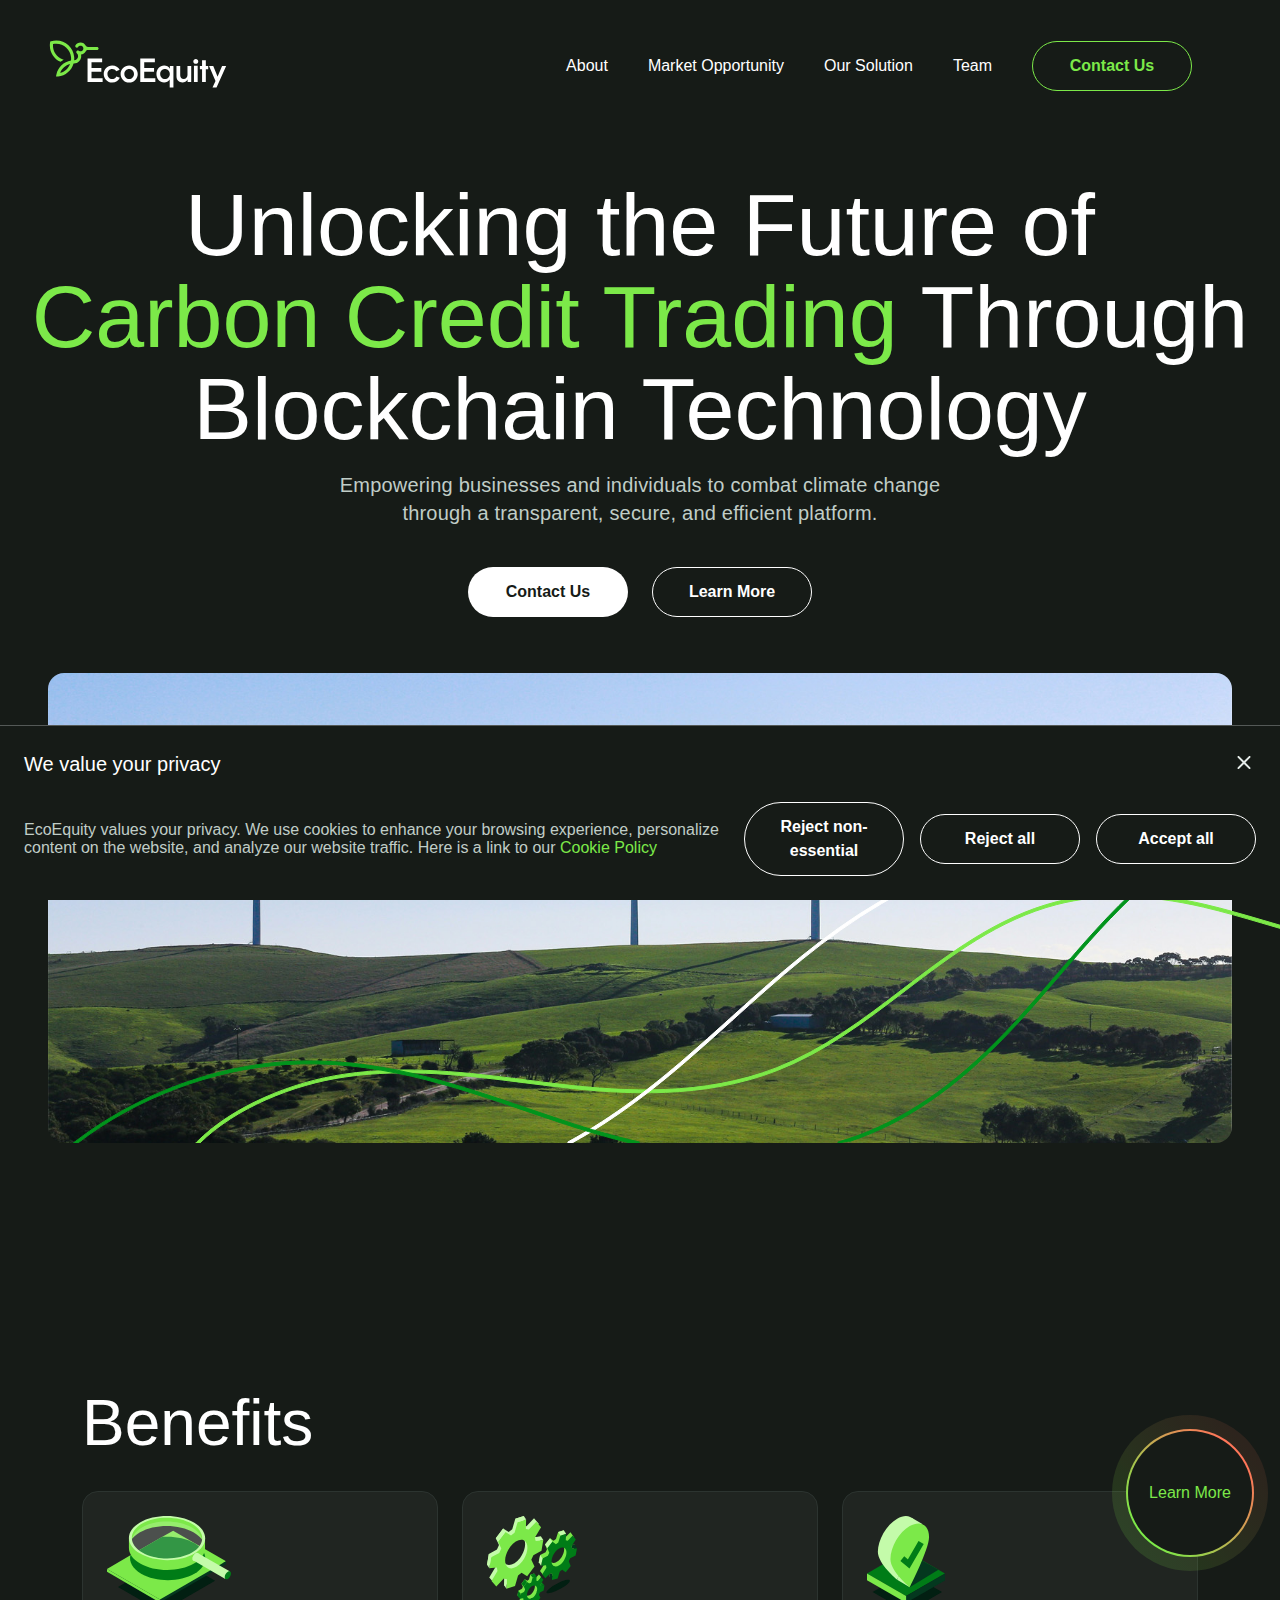
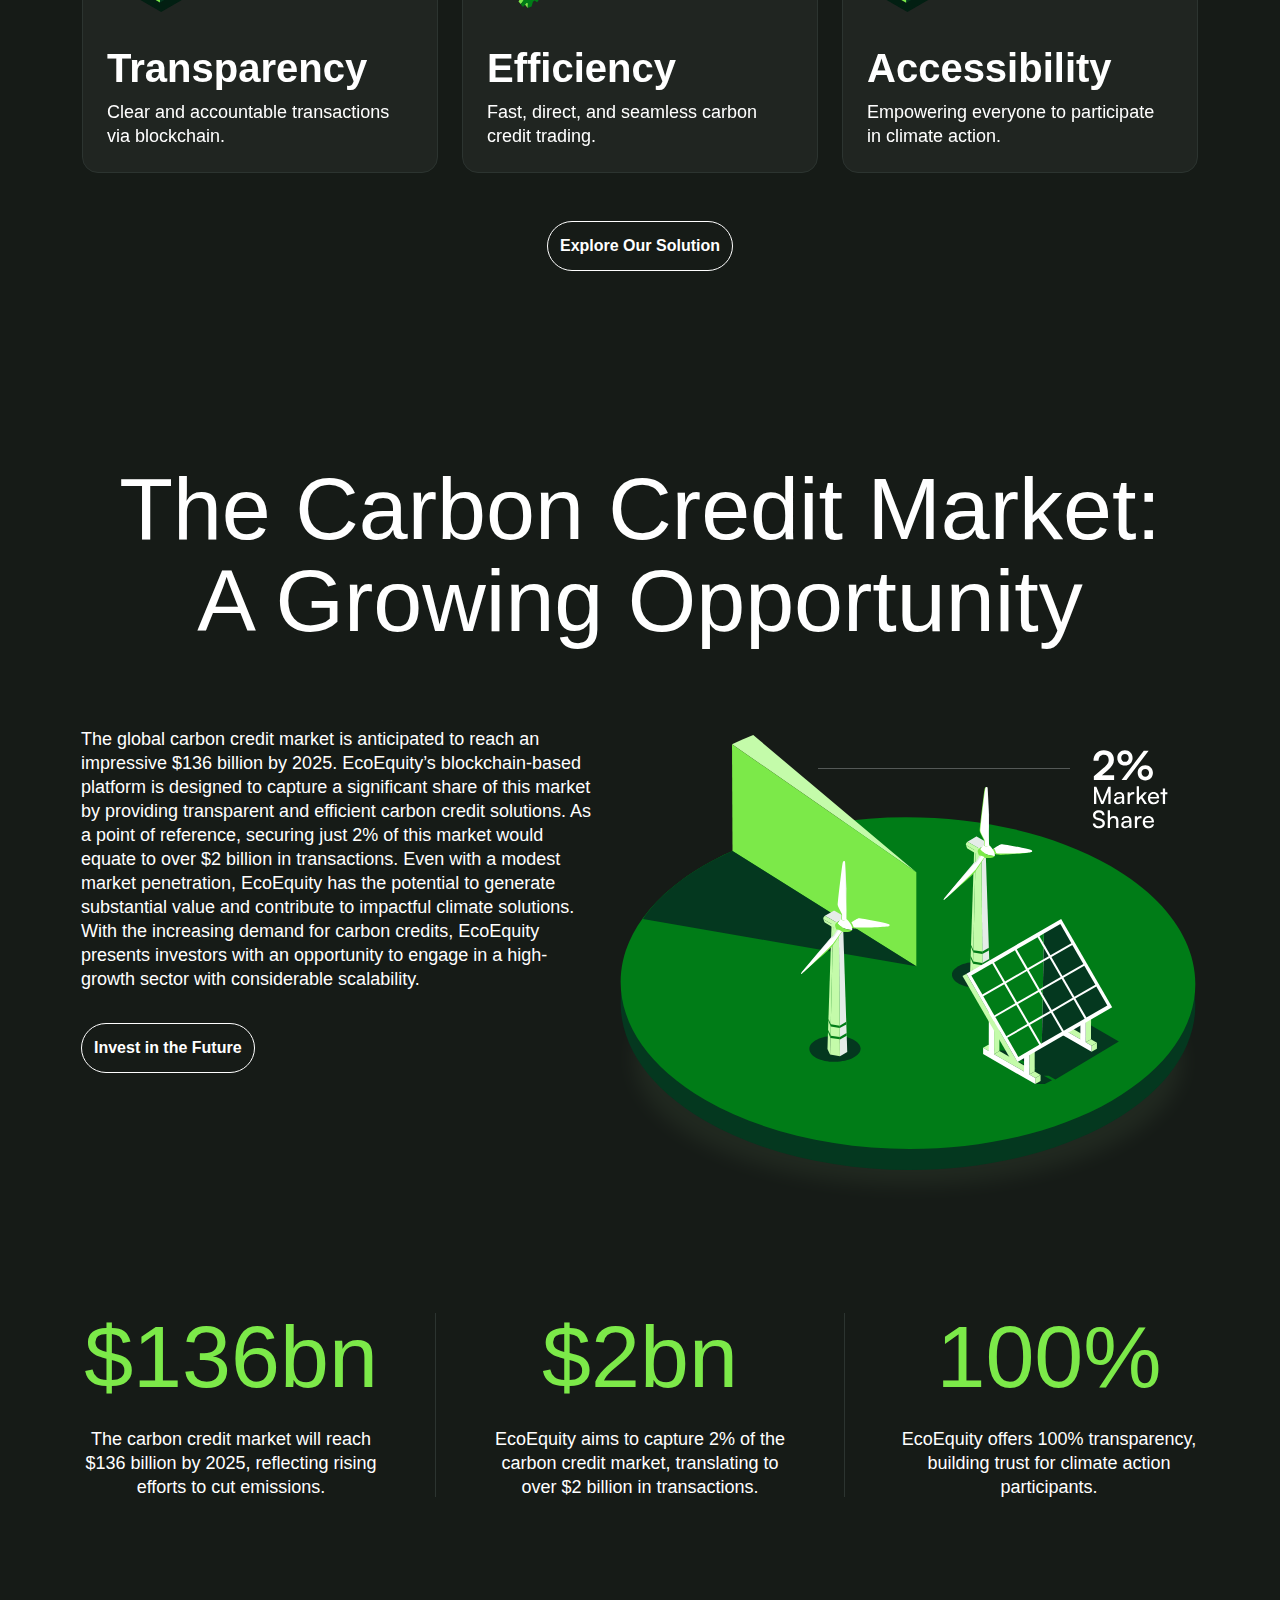
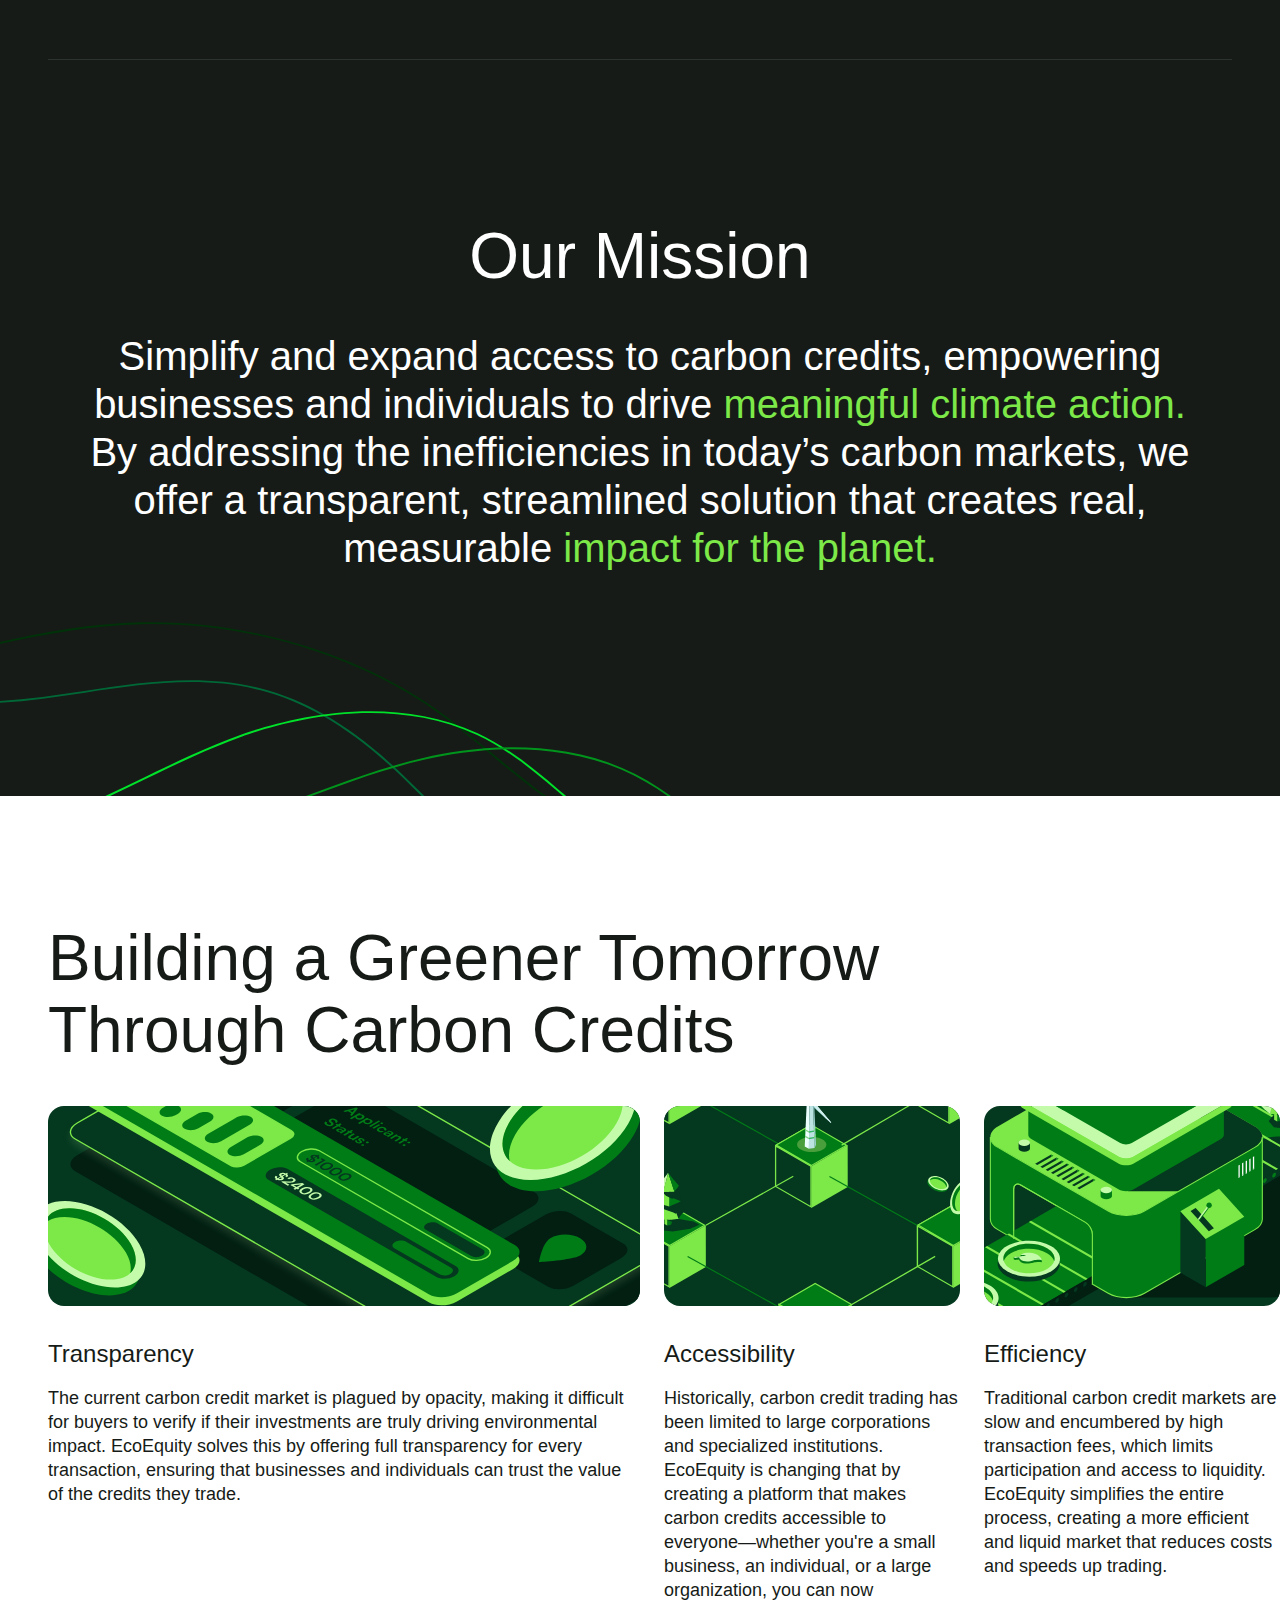
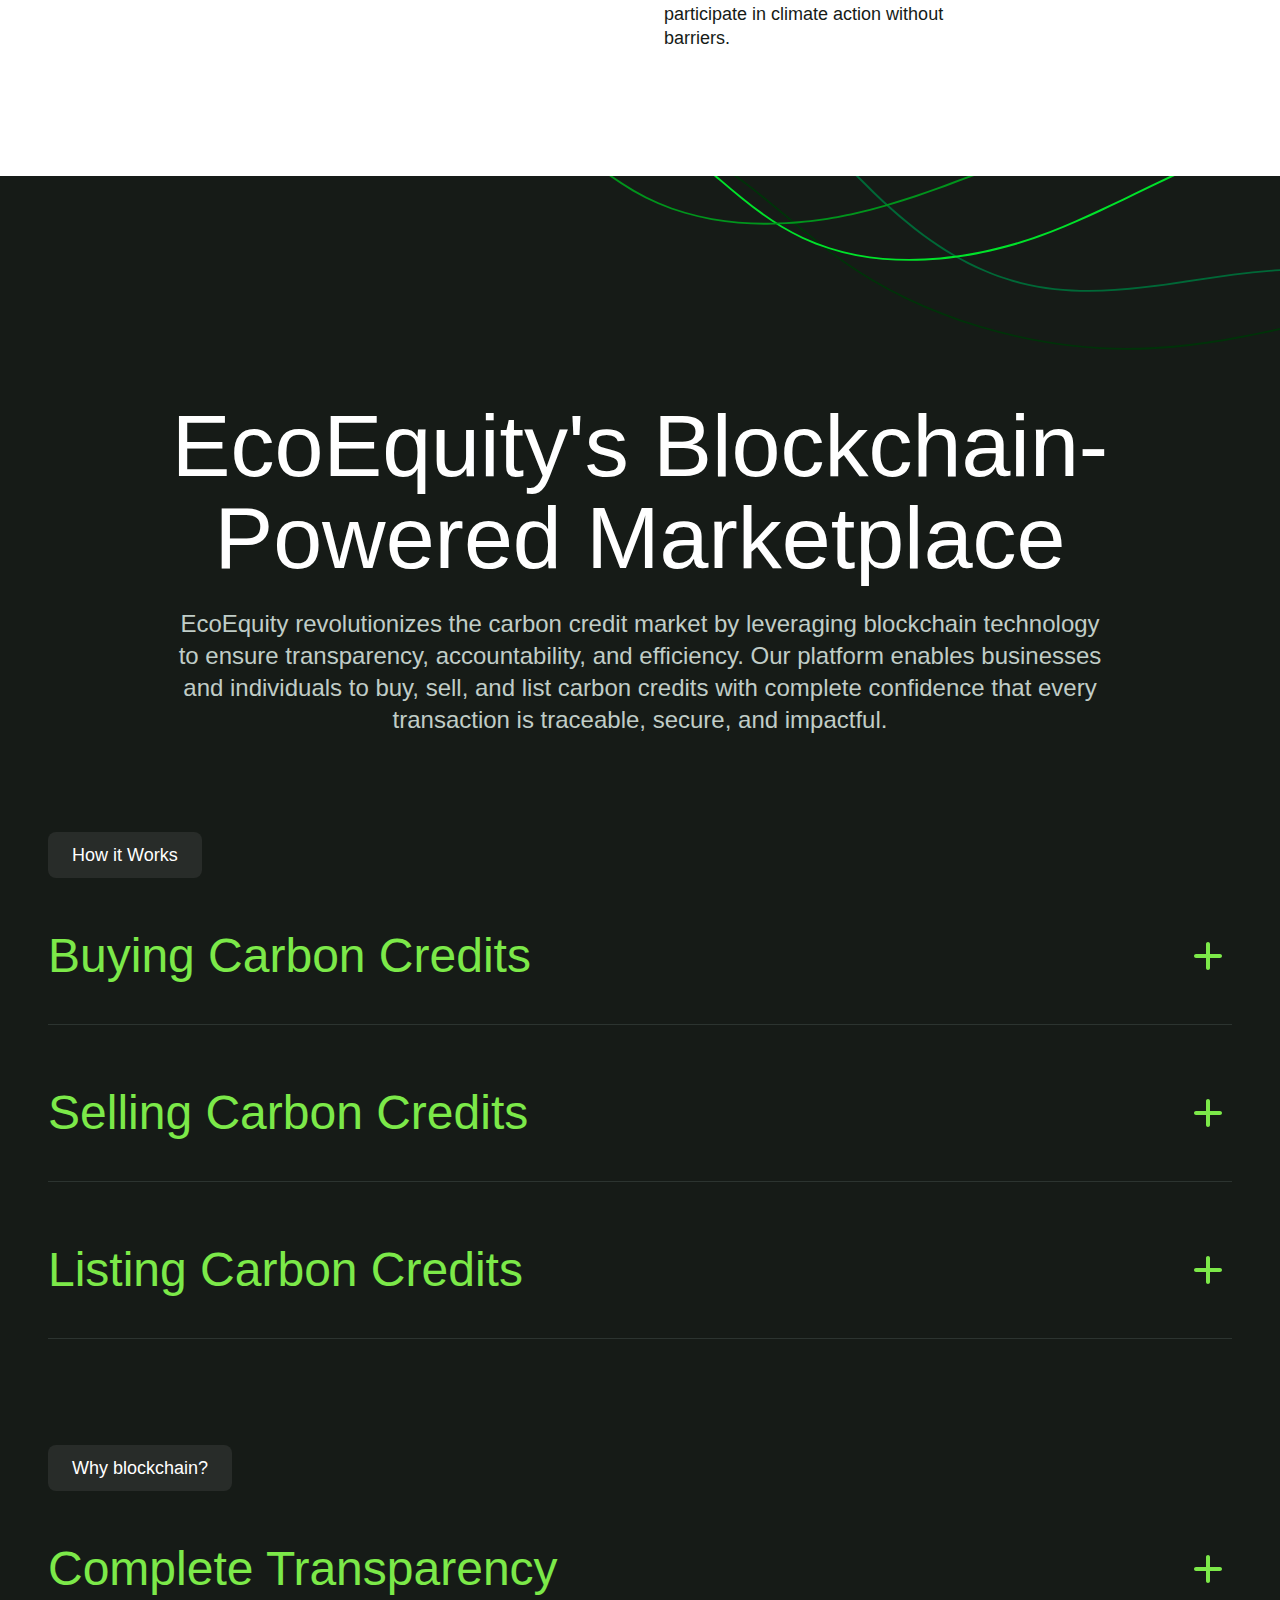
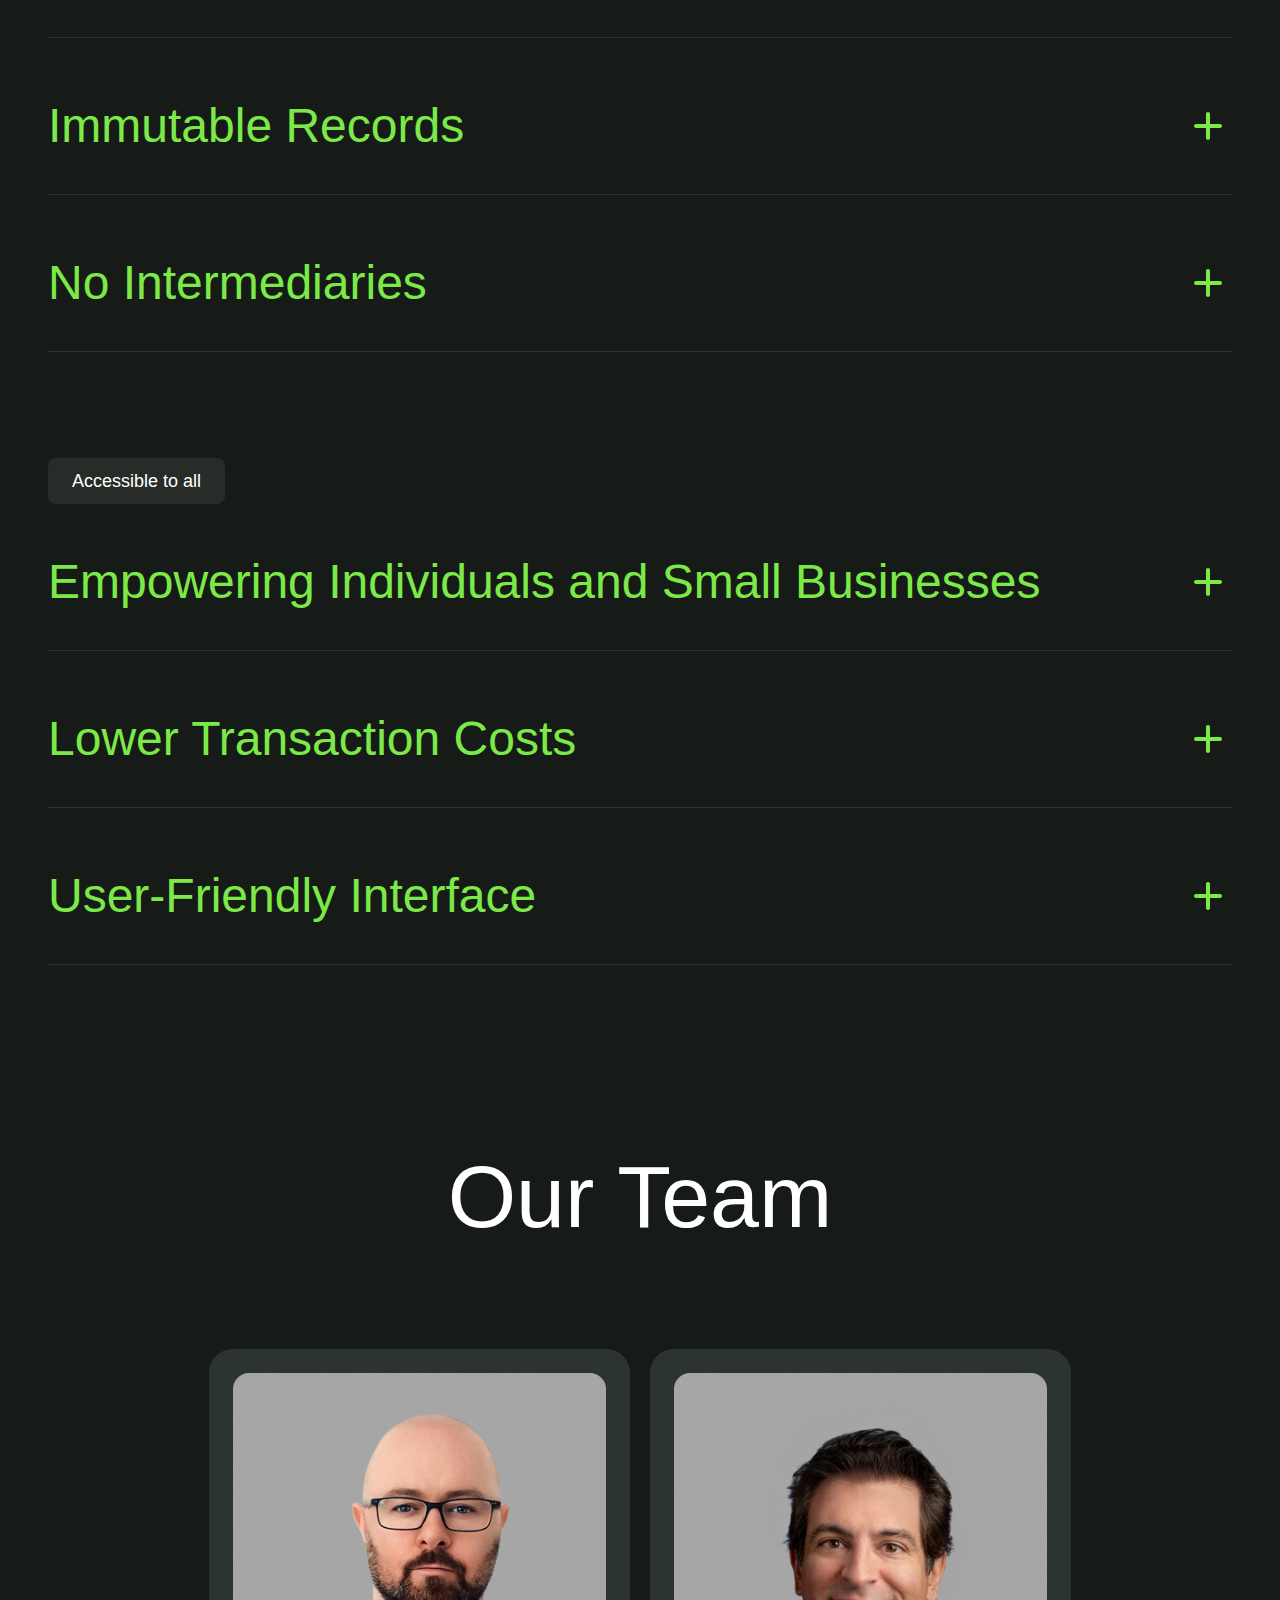
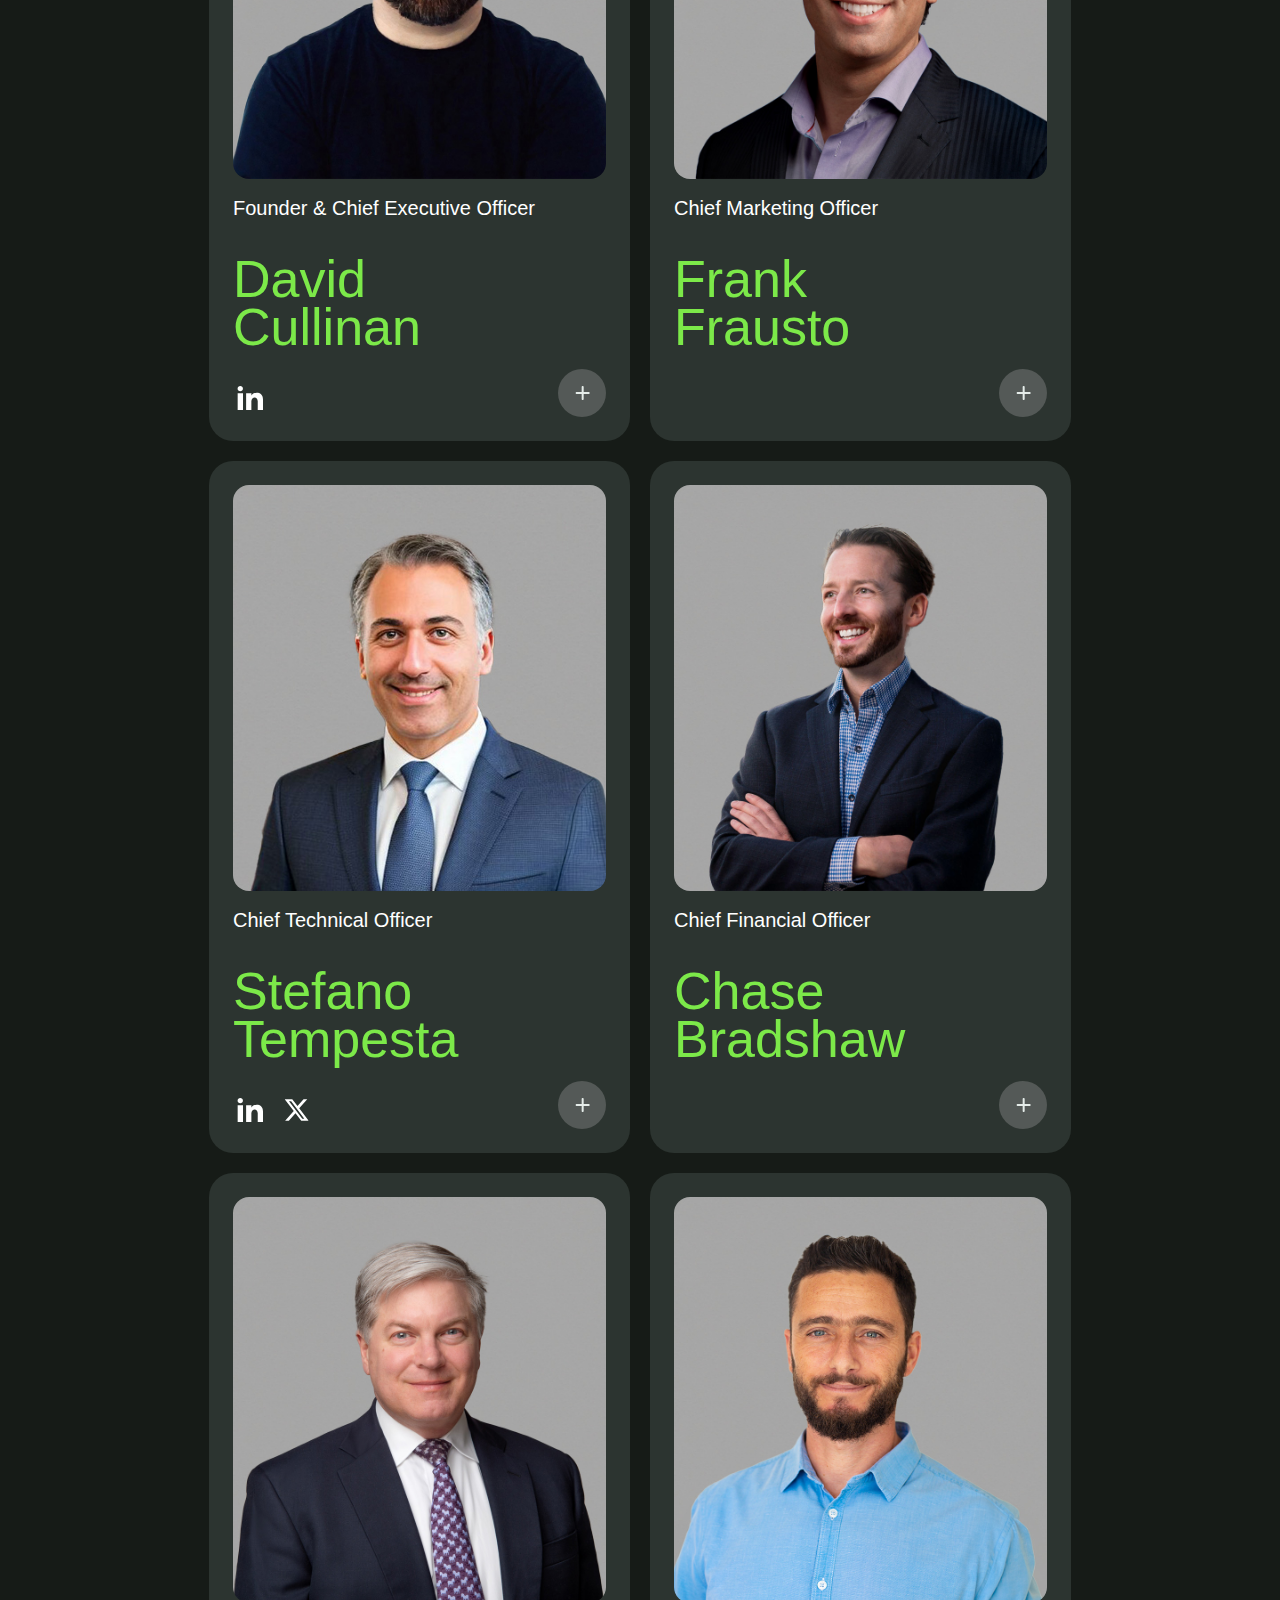
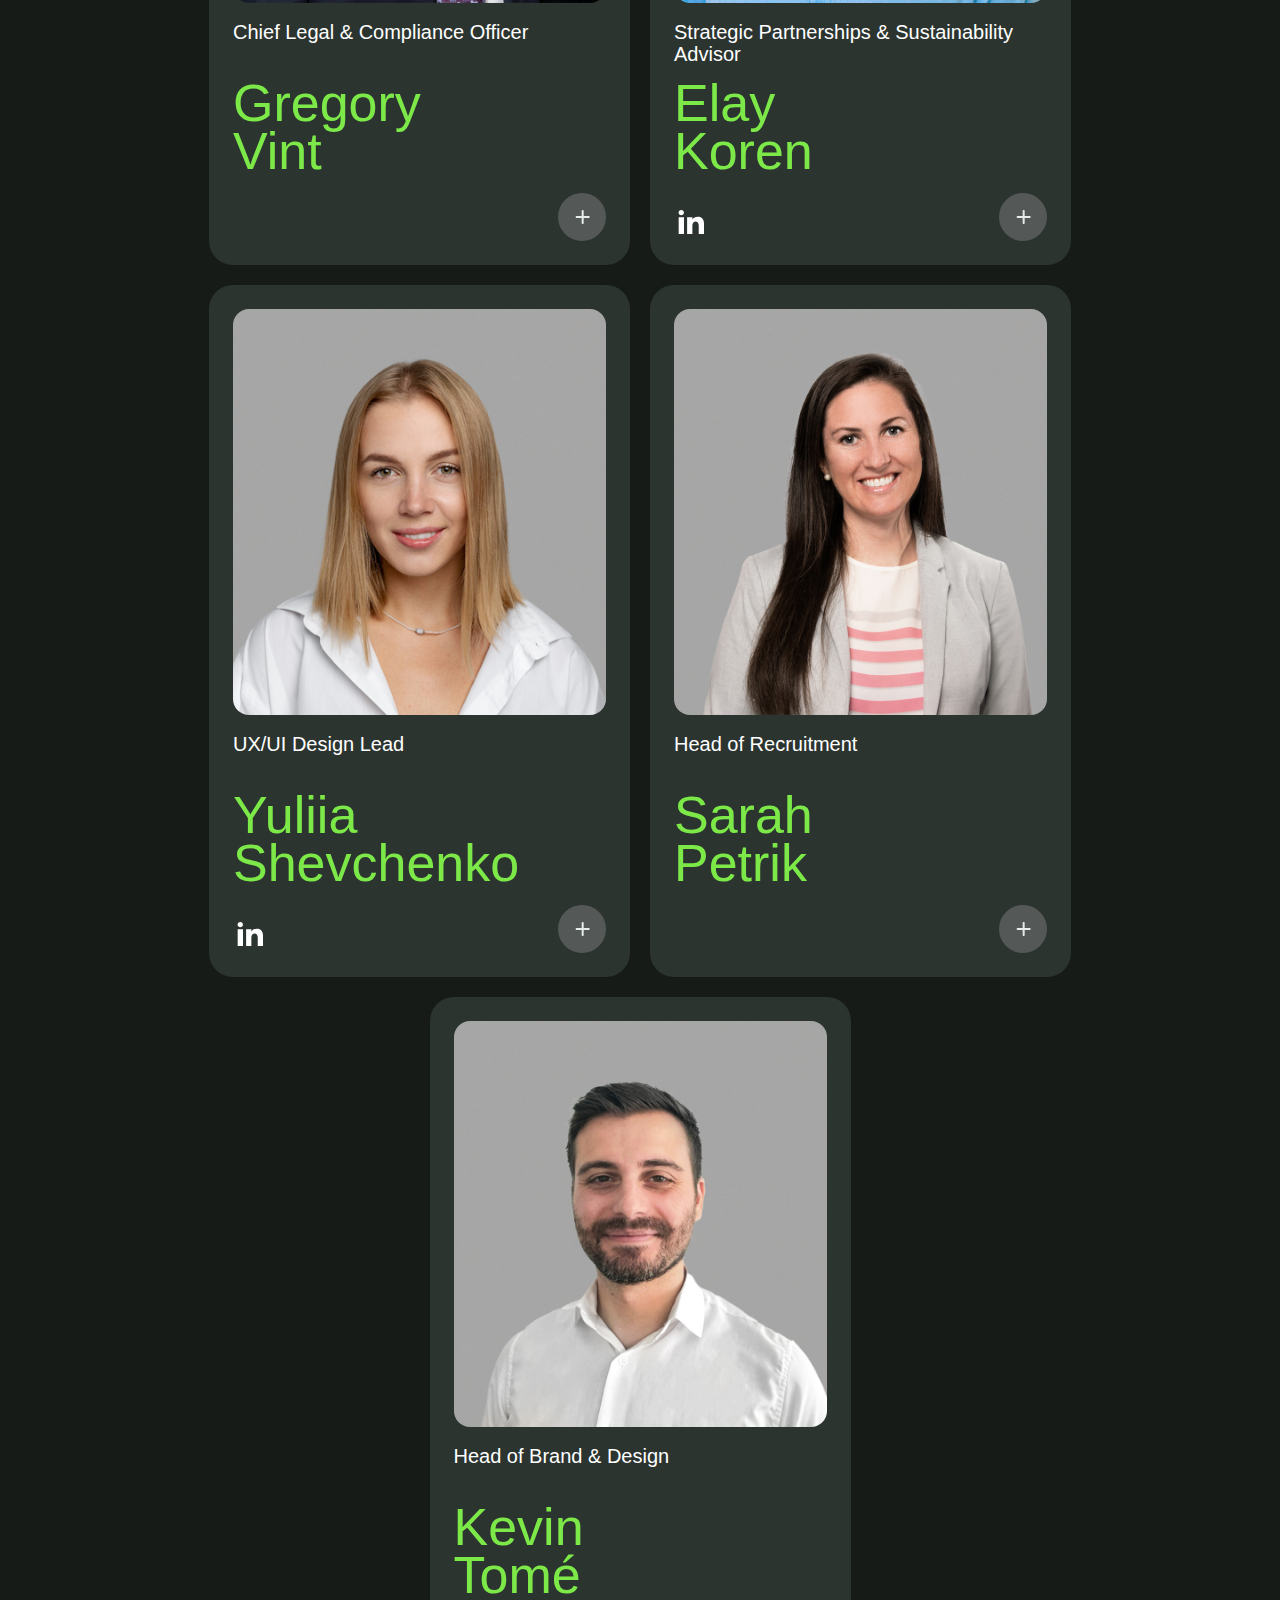
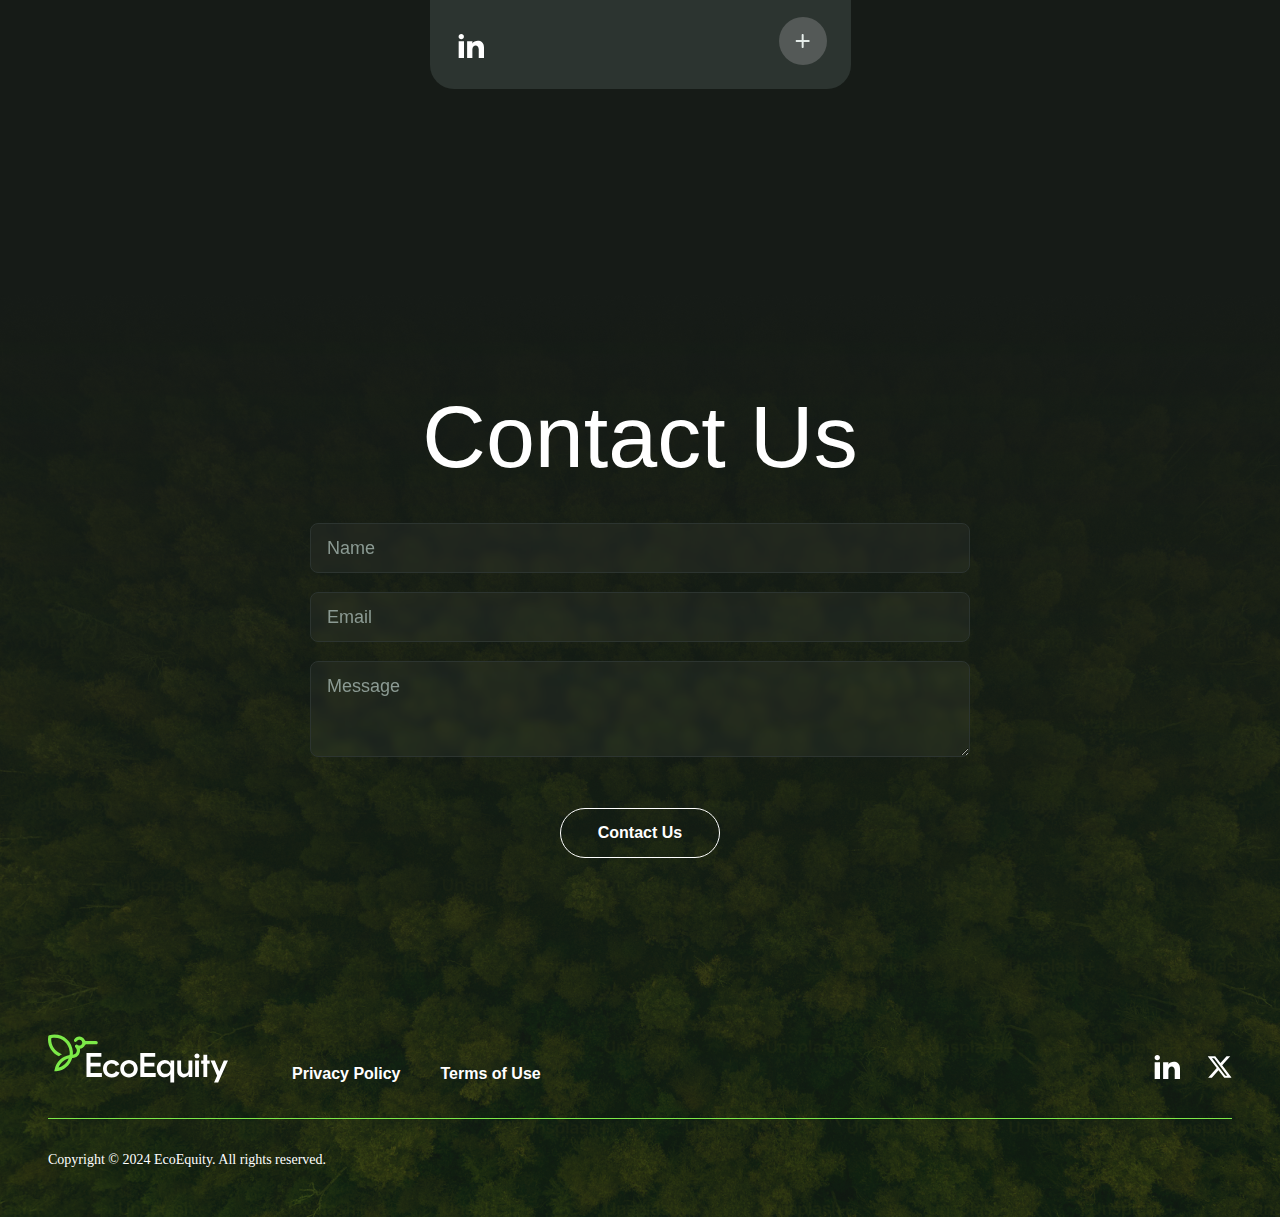
==== commit 7bef56f7: "added cookie and Elay" ====
--- a/index.html
+++ b/index.html
@@ -24,11 +24,11 @@
   </head>
 
   <body>
-    <!-- <div class="cookie">
+    <div class="cookie" id="cookie-banner" style="display: none">
       <div class="cookie__inner">
         <div class="cookie__top">
           <p class="cookie__title">We value your privacy</p>
-          <button class="cookie__close">
+          <button class="cookie__close" onclick="closeCookieBanner()">
             <img src="/svg/close.svg" alt="close" />
           </button>
         </div>
@@ -37,16 +37,27 @@
             EcoEquity values your privacy. We use cookies to enhance your
             browsing experience, personalize content on the website, and analyze
             our website traffic. Here is a link to our
-            <a class="cookie__link" href="#">Cookie Policy</a>
+            <a class="cookie__link" target="_blank" href="cookie.html"
+              >Cookie Policy</a
+            >
           </p>
           <div class="cookie__actions">
-            <button class="btn btn__sec">Reject non-essential</button>
-            <button class="btn btn__sec">Reject all</button>
-            <button class="btn btn__sec">Accept all</button>
-          </div>
-        </div>
-      </div>
-    </div> -->
+            <button
+              class="btn btn__sec"
+              onclick="setCookie('rejected-non-essential')"
+            >
+              Reject non-essential
+            </button>
+            <button class="btn btn__sec" onclick="setCookie('rejected-all')">
+              Reject all
+            </button>
+            <button class="btn btn__sec" onclick="setCookie('accepted-all')">
+              Accept all
+            </button>
+          </div>
+        </div>
+      </div>
+    </div>
     <header id="hero">
       <div class="header">
         <a href="#hero">
@@ -152,15 +163,19 @@
           <div class="opportunity__content">
             <div class="opportunity__left">
               <p>
-                The global carbon credit market is on the rise, expected to
-                reach a staggering $136 billion by 2025. As businesses and
-                governments worldwide become more committed to reducing their
-                carbon footprints, the demand for carbon credits will continue
-                to surge. EcoEquity is strategically positioned to capture 2% of
-                this rapidly expanding market, translating to over $2 billion in
-                transactions.
-              </p>
-              <p>
+                The global carbon credit market is anticipated to reach an
+                impressive $136 billion by 2025. EcoEquity’s blockchain-based
+                platform is designed to capture a significant share of this
+                market by providing transparent and efficient carbon credit
+                solutions. As a point of reference, securing just 2% of this
+                market would equate to over $2 billion in transactions. Even
+                with a modest market penetration, EcoEquity has the potential to
+                generate substantial value and contribute to impactful climate
+                solutions. With the increasing demand for carbon credits,
+                EcoEquity presents investors with an opportunity to engage in a
+                high-growth sector with considerable scalability.
+              </p>
+              <!-- <p>
                 By offering a transparent, efficient, and accessible platform,
                 EcoEquity is poised to become a trusted partner in the carbon
                 credit space, enabling businesses and individuals alike to
@@ -168,7 +183,7 @@
                 toward more stringent sustainability goals, EcoEquity offers
                 investors the opportunity to not only participate in this growth
                 but to lead it.
-              </p>
+              </p> -->
               <a class="btn btn__sec" href="#contact">Invest in the Future</a>
             </div>
             <img src="./svg/opportunity.svg" alt="illustration" />
@@ -272,10 +287,11 @@
             <div class="future__copy">
               <h6>Efficiency</h6>
               <p class="future__text">
-                Traditional carbon credit markets are slow and burdened by high
-                transaction fees, which limits participation. EcoEquity
-                streamlines the entire process, eliminating inefficiencies and
-                reducing costs, allowing for faster, simpler trading.
+                Traditional carbon credit markets are slow and encumbered by
+                high transaction fees, which limits participation and access to
+                liquidity. EcoEquity simplifies the entire process, creating a
+                more efficient and liquid market that reduces costs and speeds
+                up trading.
               </p>
             </div>
           </div>
--- a/style/index.css
+++ b/style/index.css
@@ -1278,6 +1278,8 @@
   font-weight: 500;
   line-height: 22px;
   text-align: start;
+  max-width: 373px;
+  height: 40px;
 }
 .team__name {
   color: #7ce949;
@@ -1851,6 +1853,9 @@
   -webkit-box-align: end;
       -ms-flex-align: end;
           align-items: end;
+  -webkit-box-pack: end;
+      -ms-flex-pack: end;
+          justify-content: end;
   z-index: 10;
 }
 .cookie__inner {
@@ -1869,6 +1874,10 @@
   gap: 24px;
   border-top: 1px solid var(--Border-Light, #545957);
   background: #161b17;
+  position: absolute;
+  left: 0;
+  right: 0;
+  bottom: 0;
 }
 .cookie__top {
   display: -webkit-box;
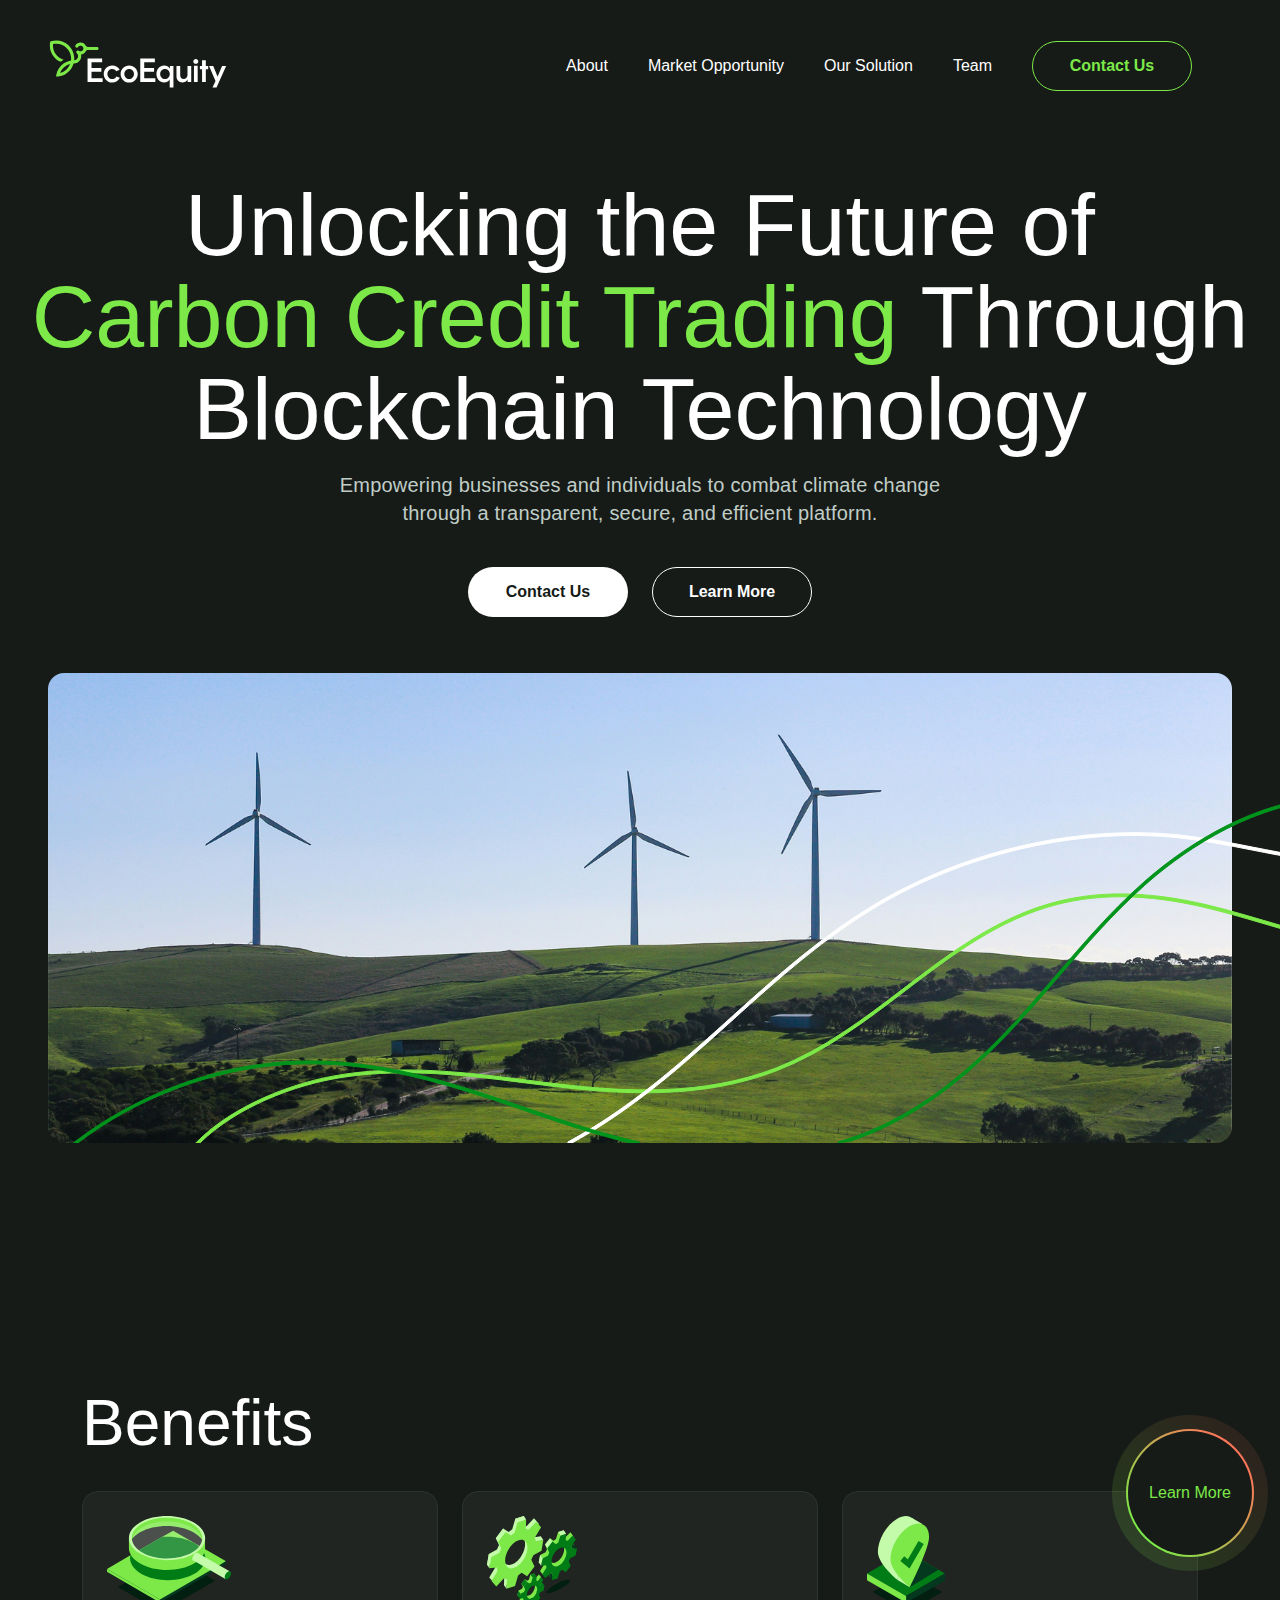
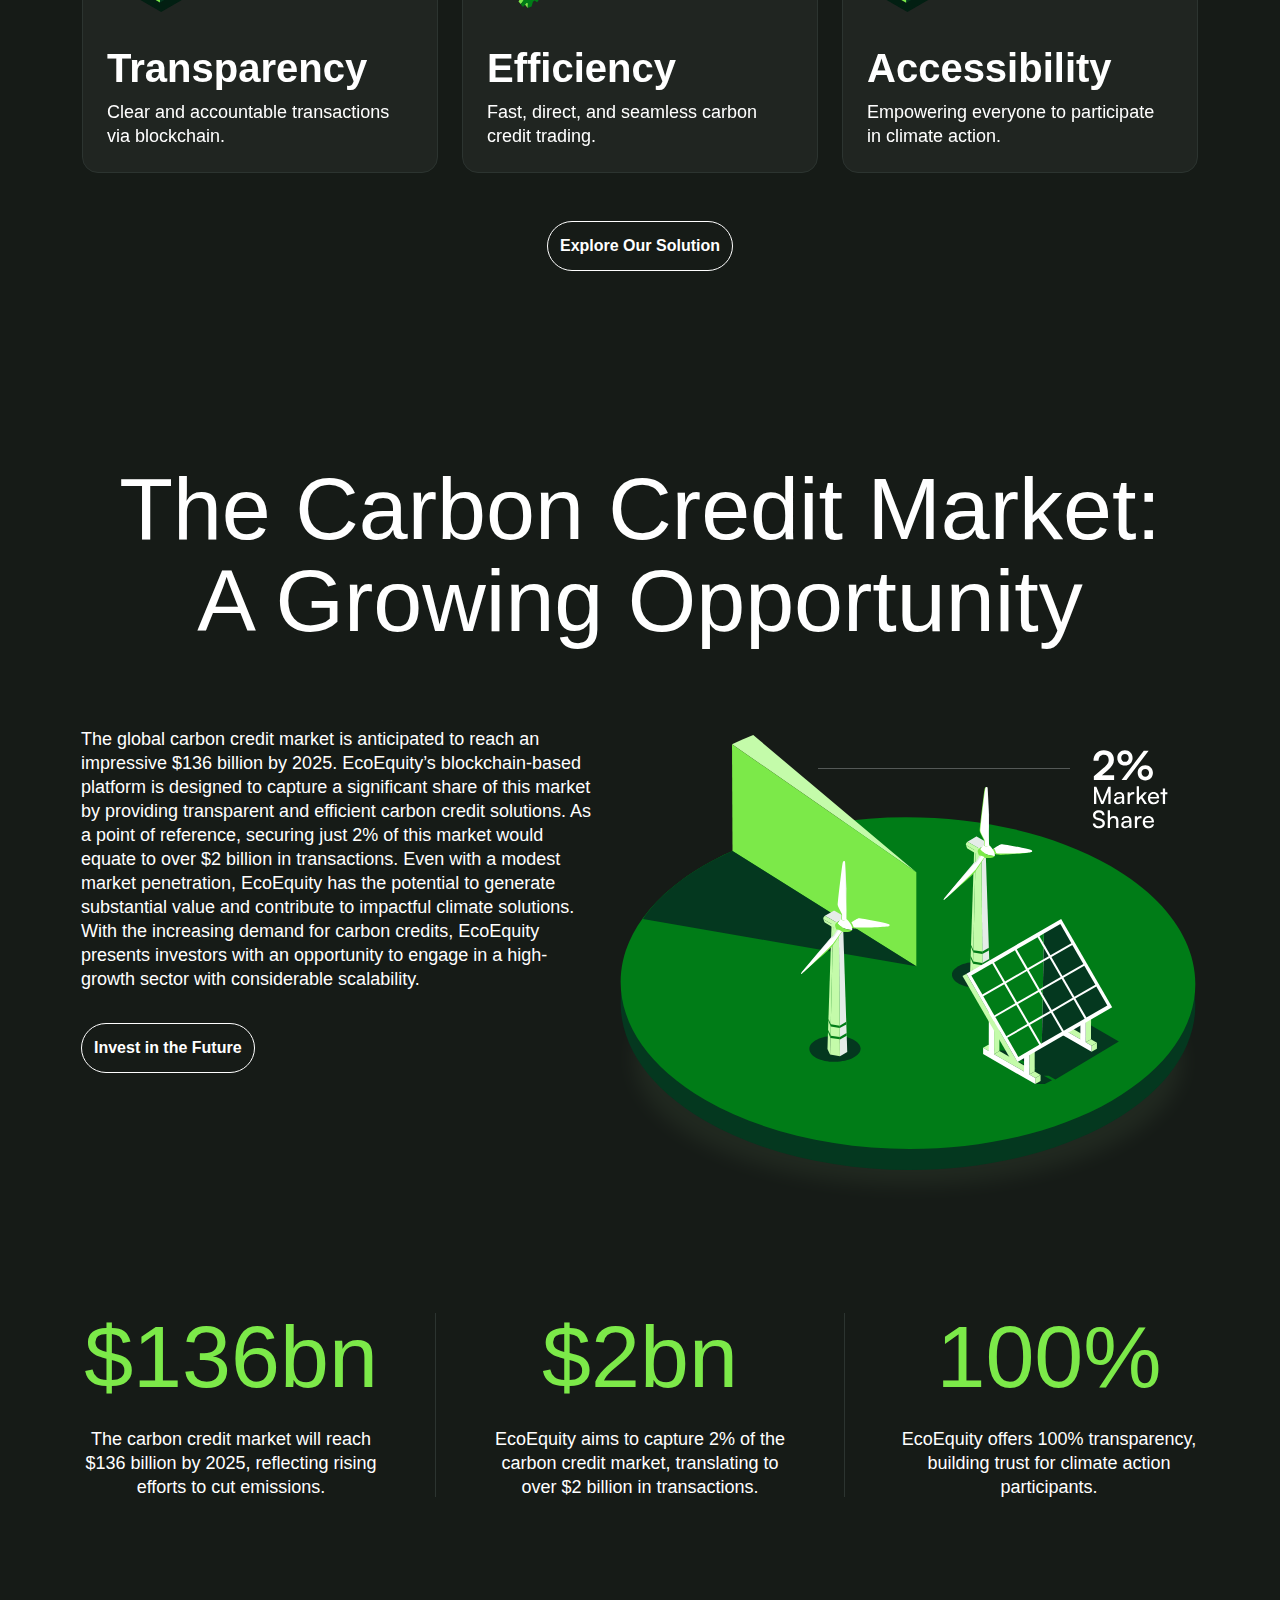
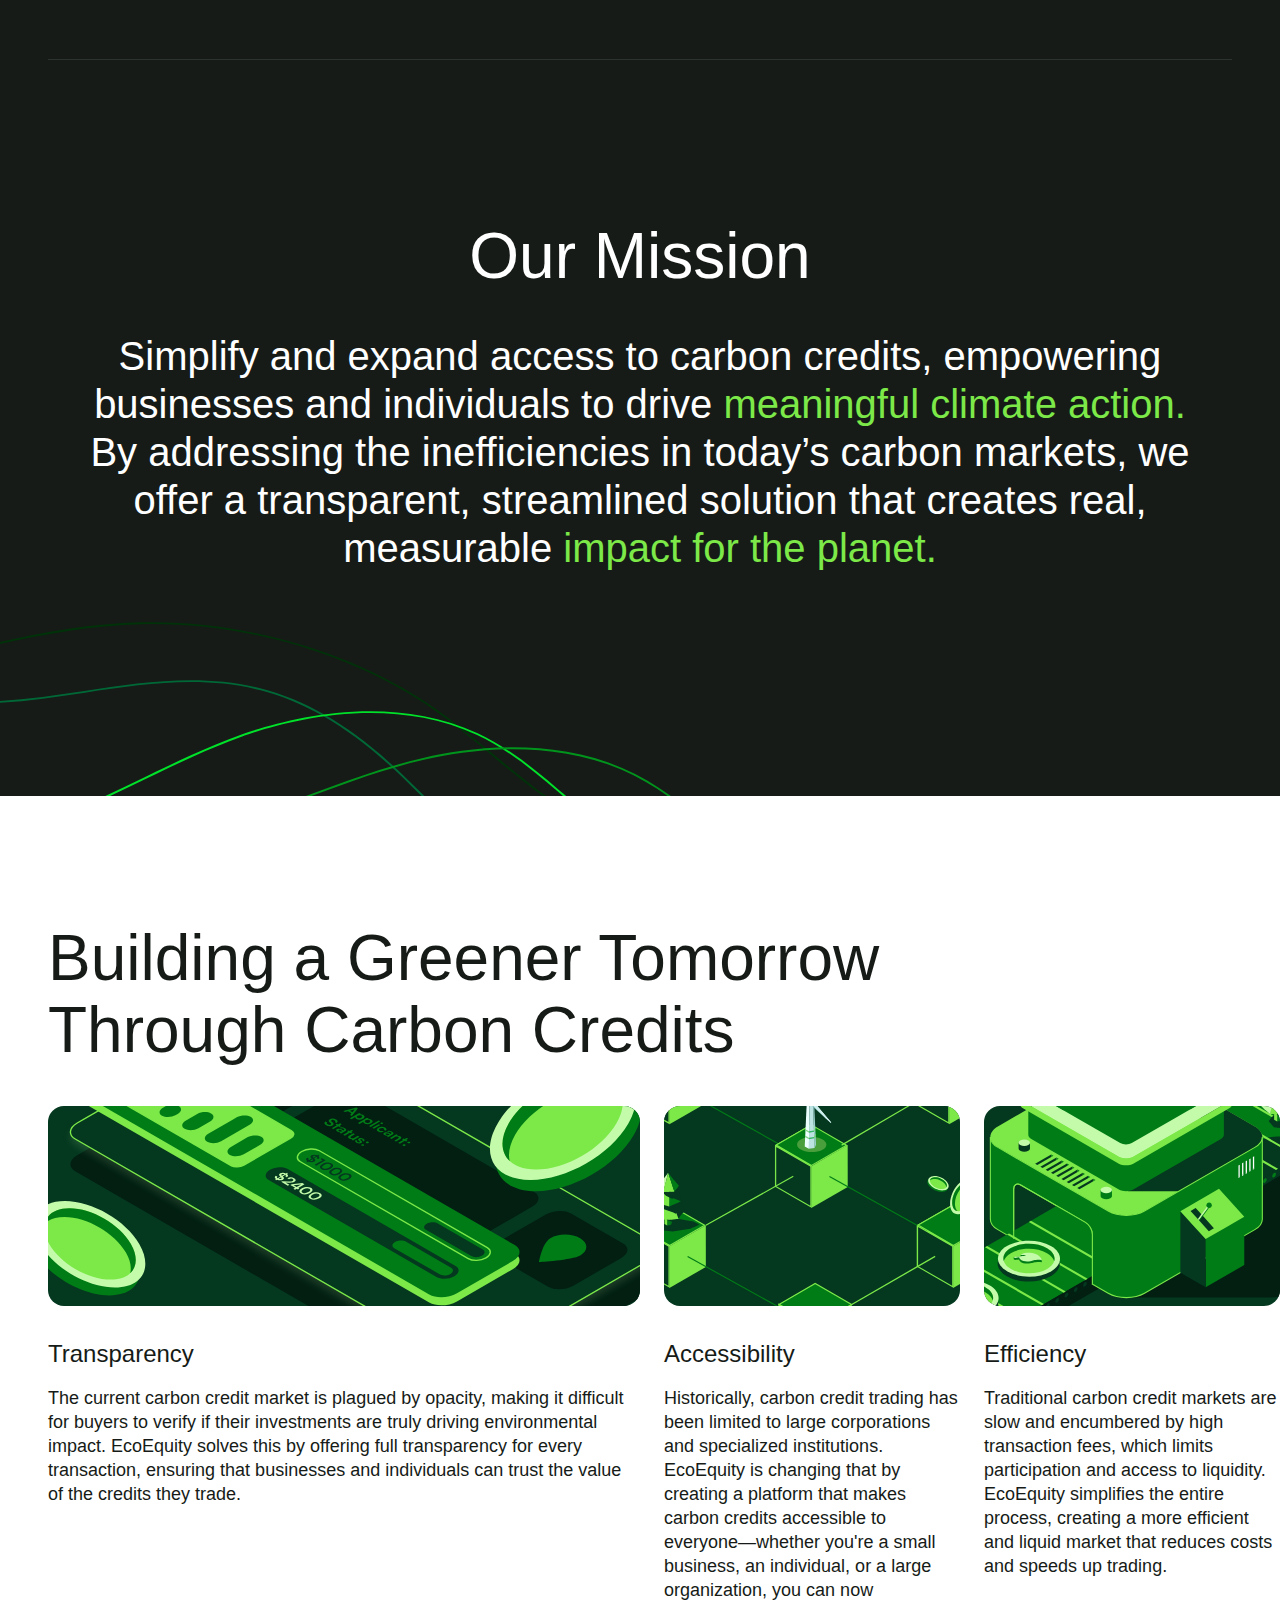
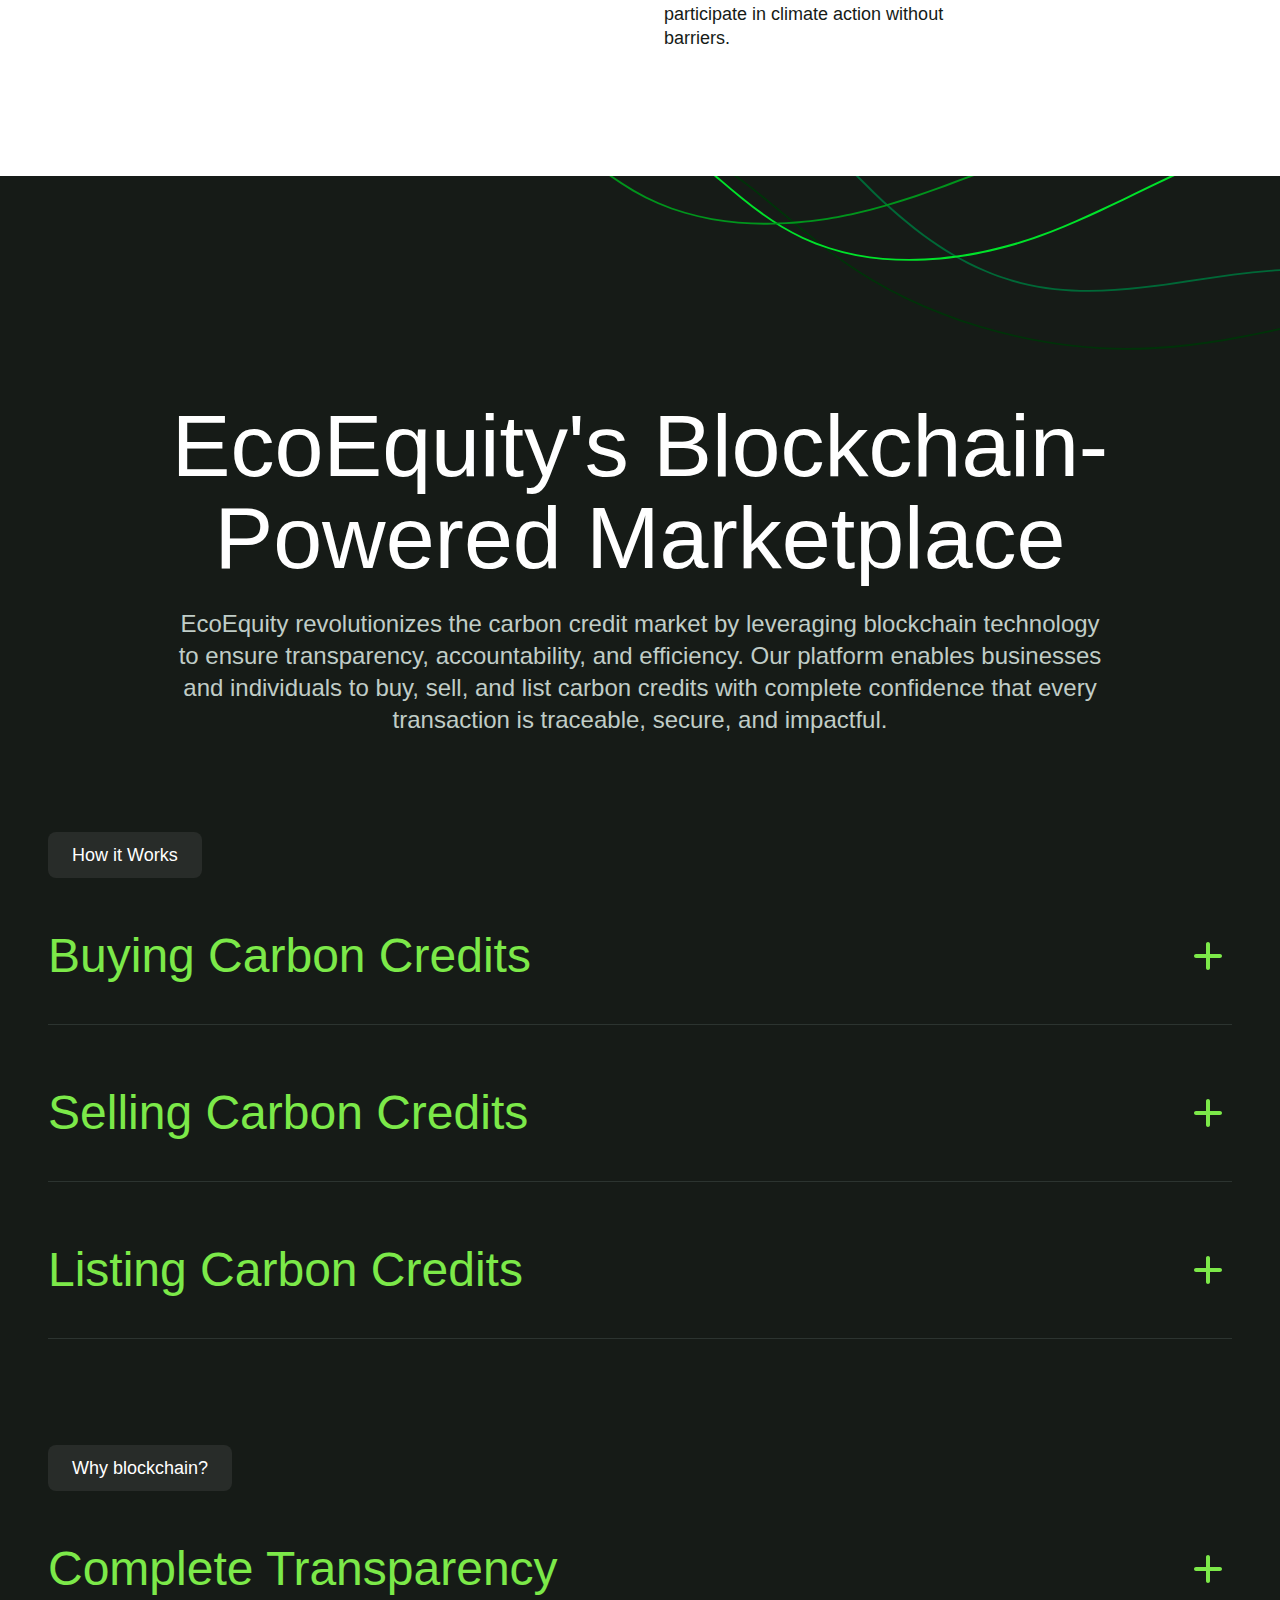
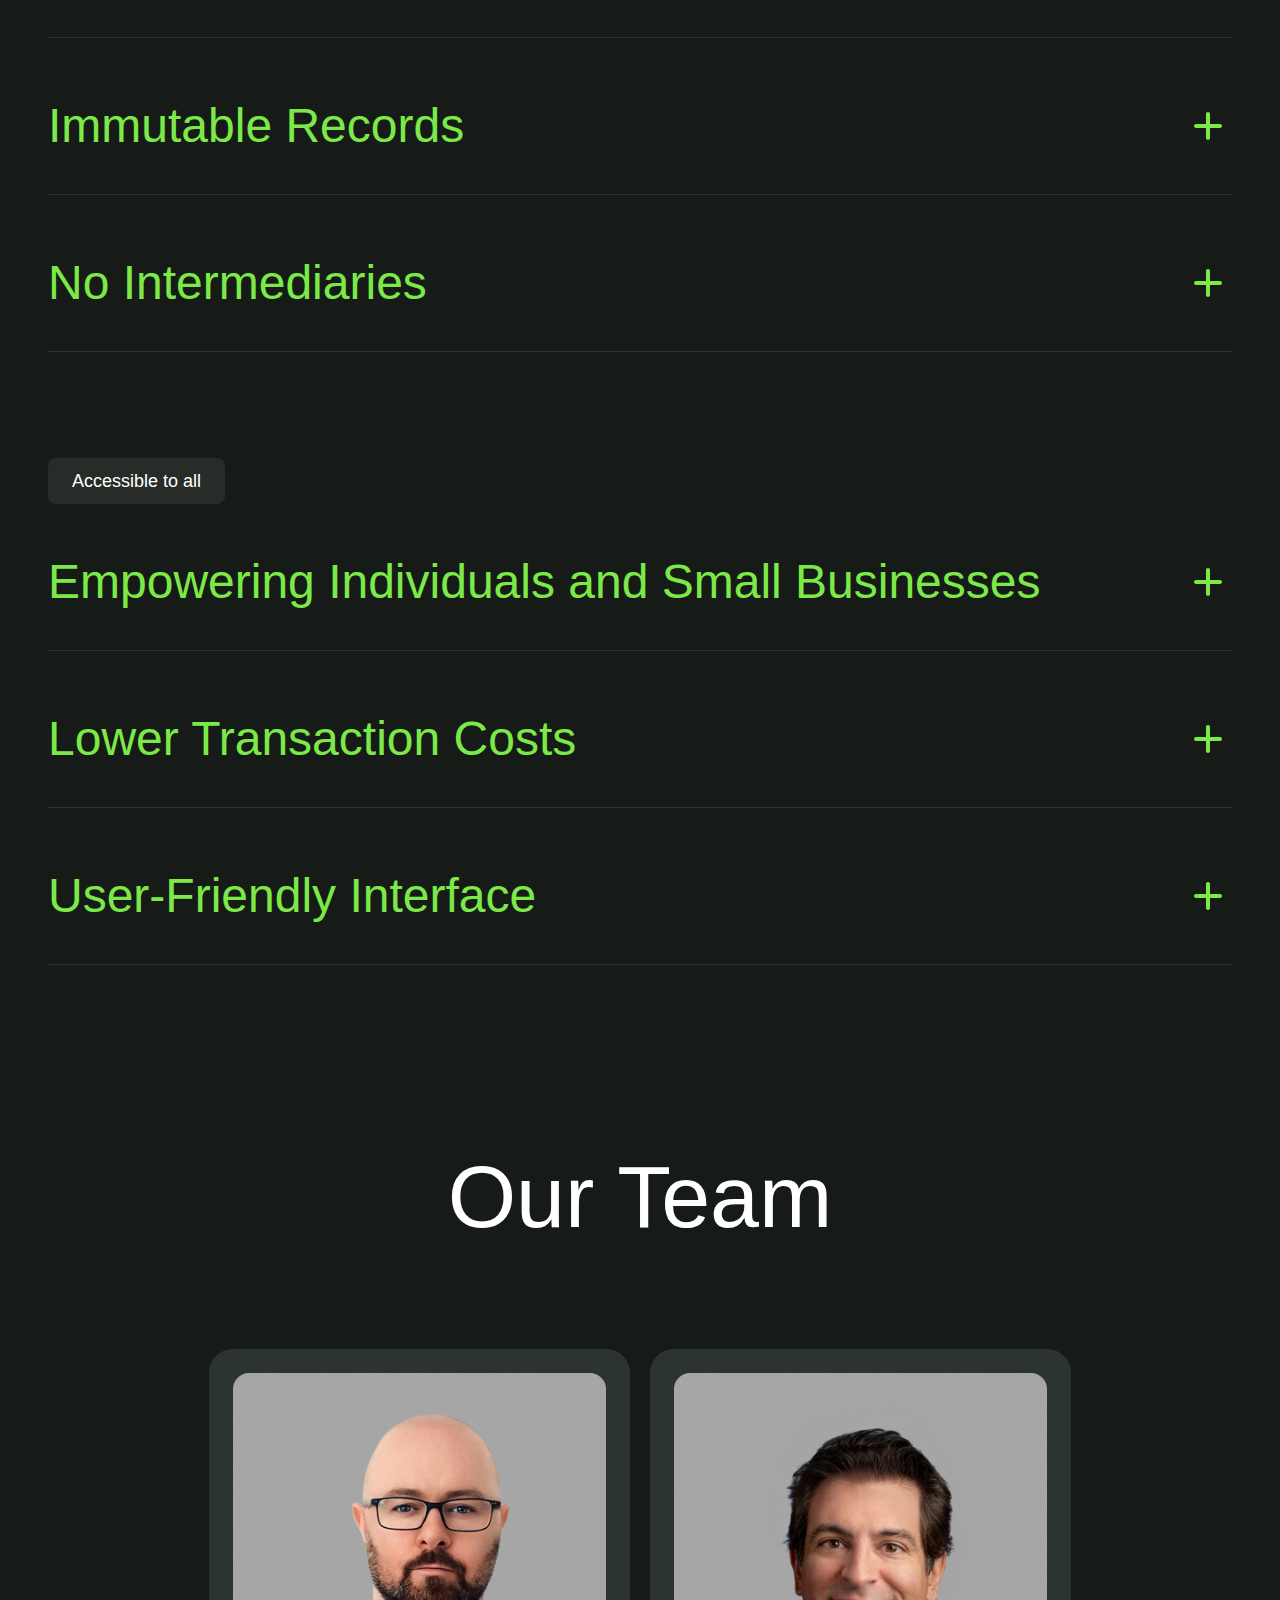
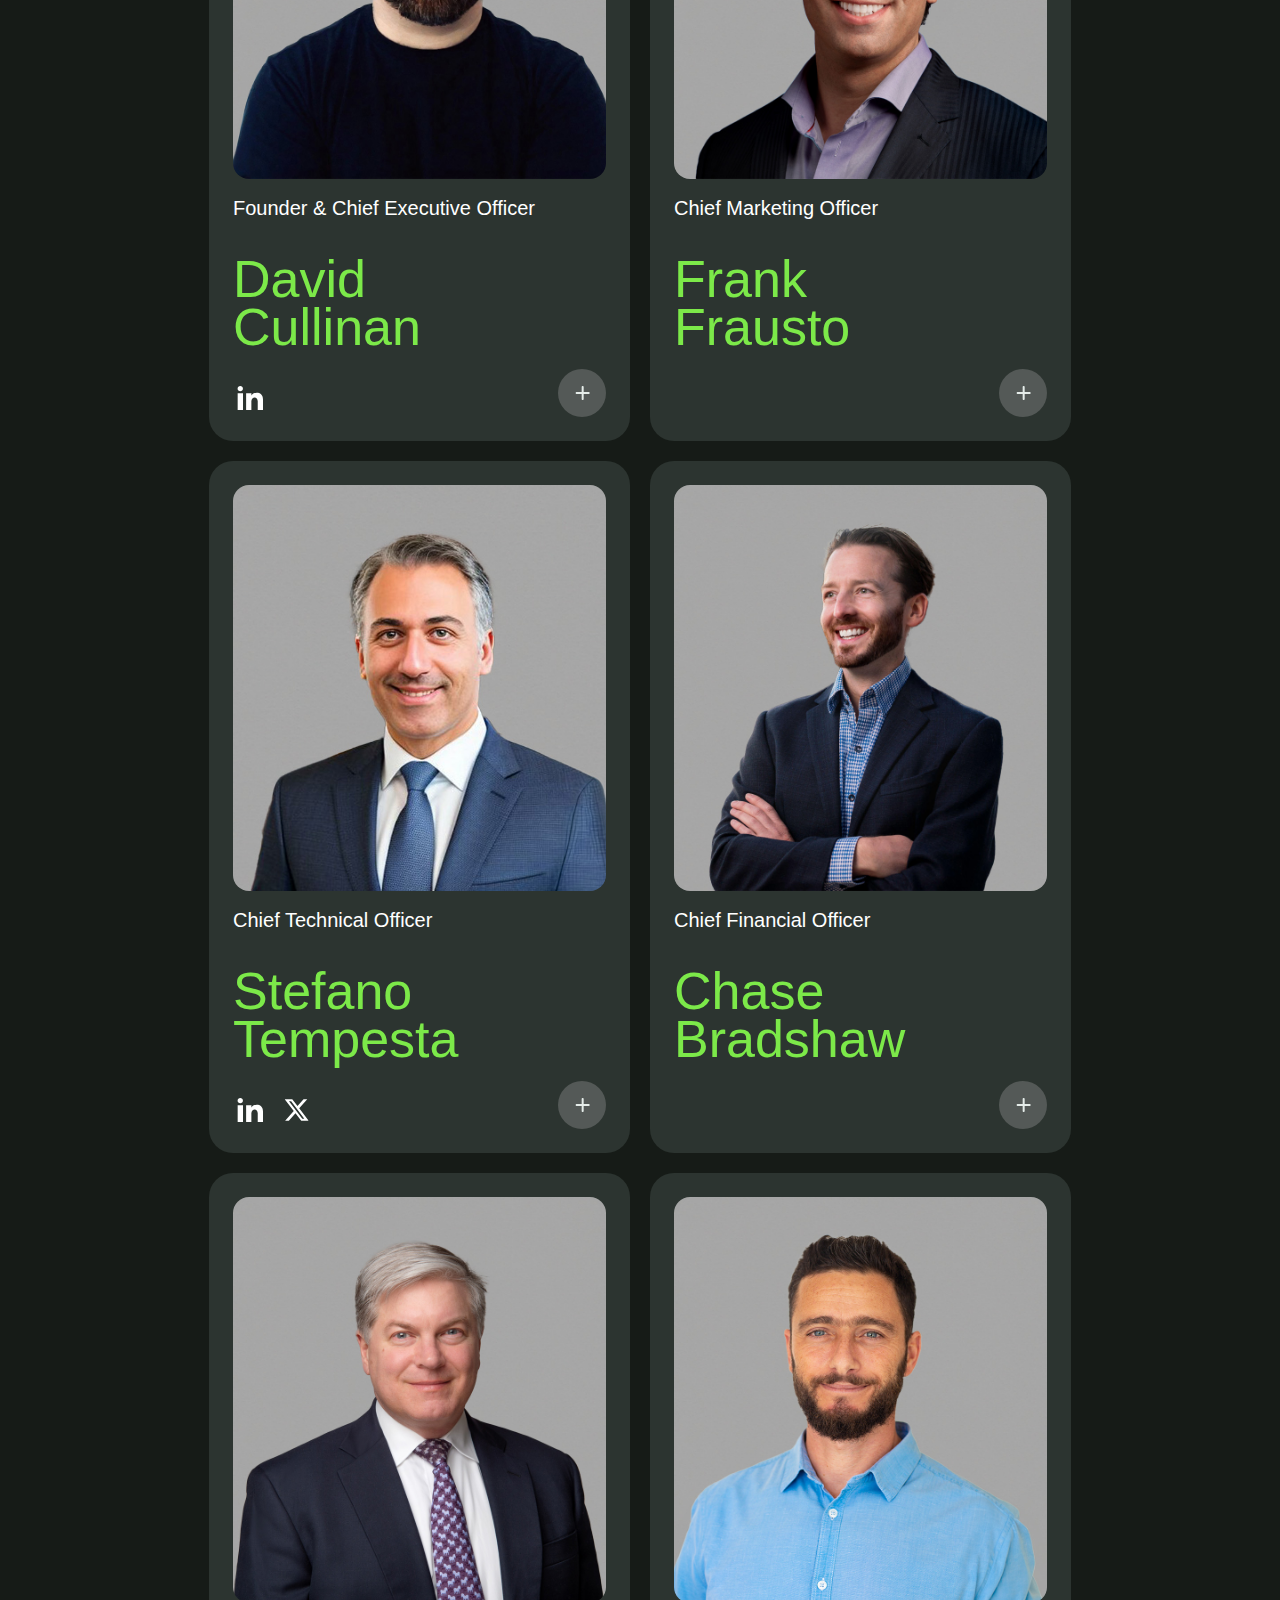
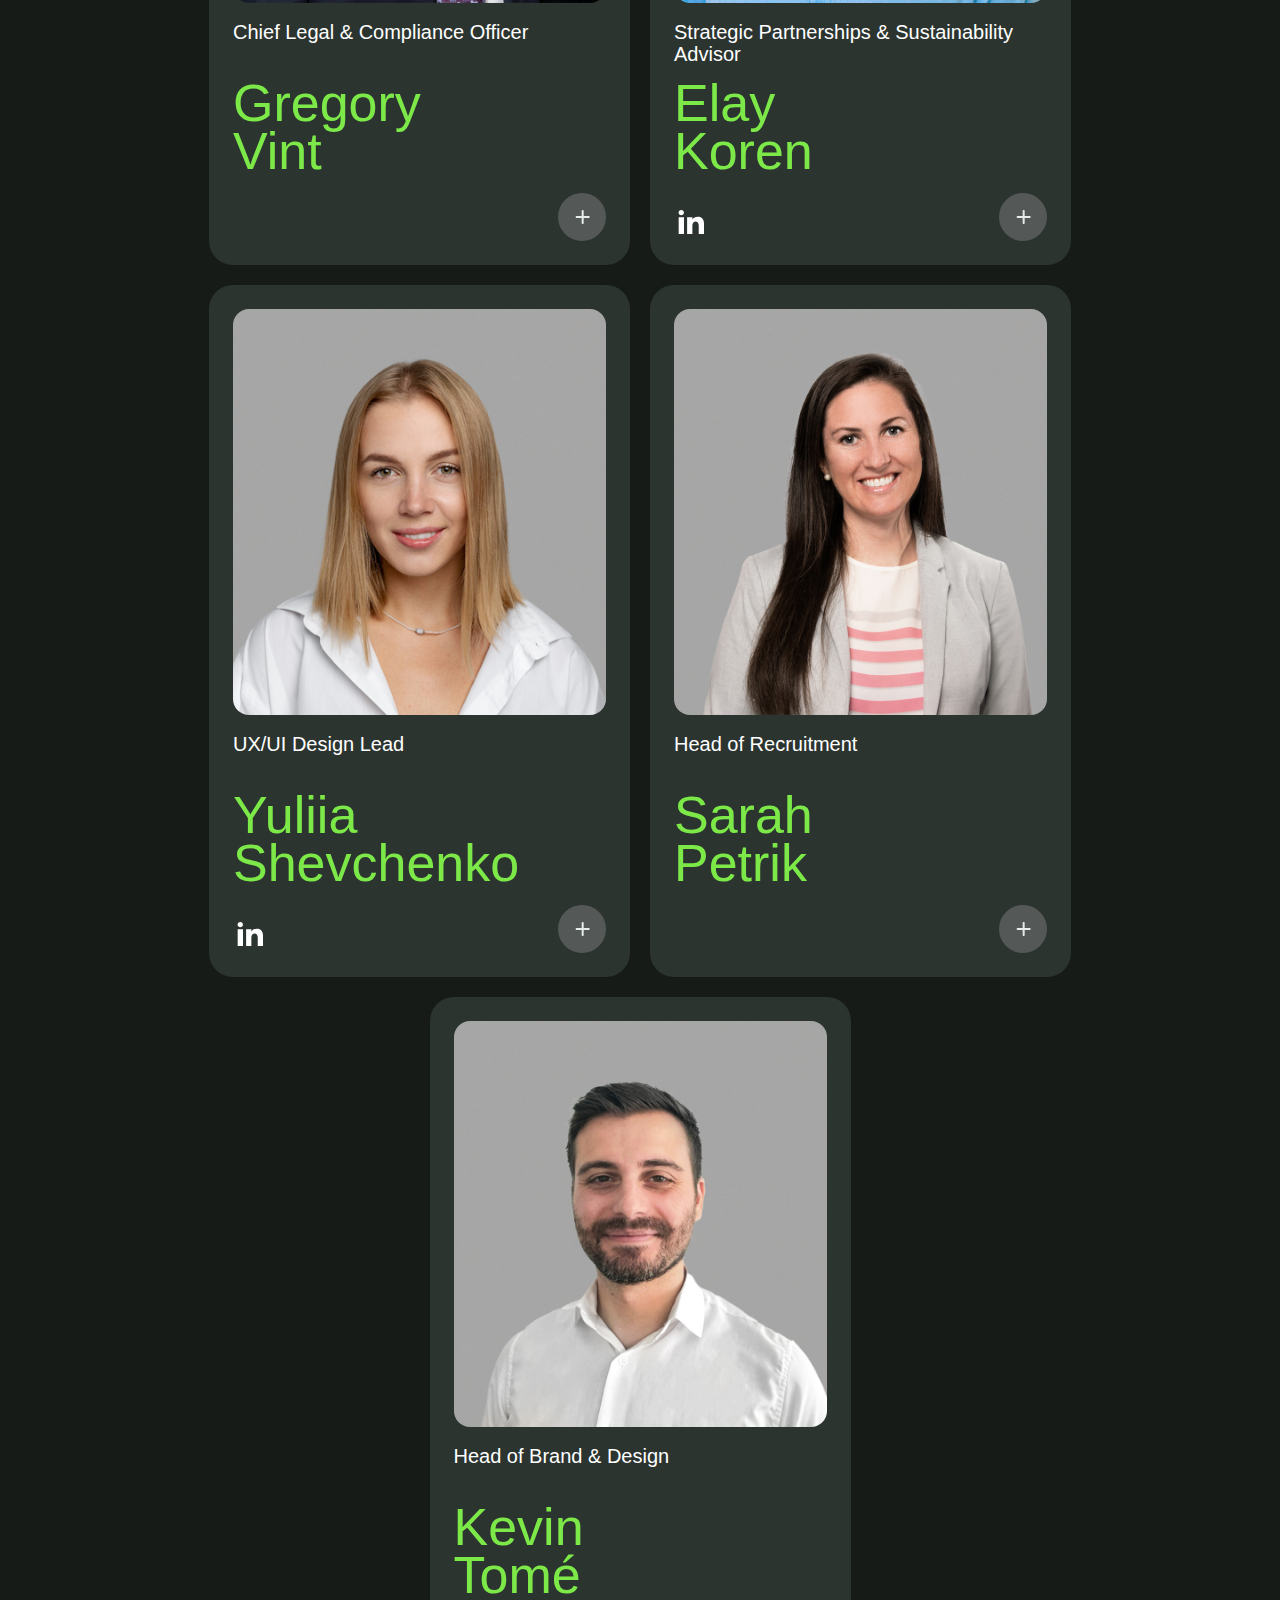
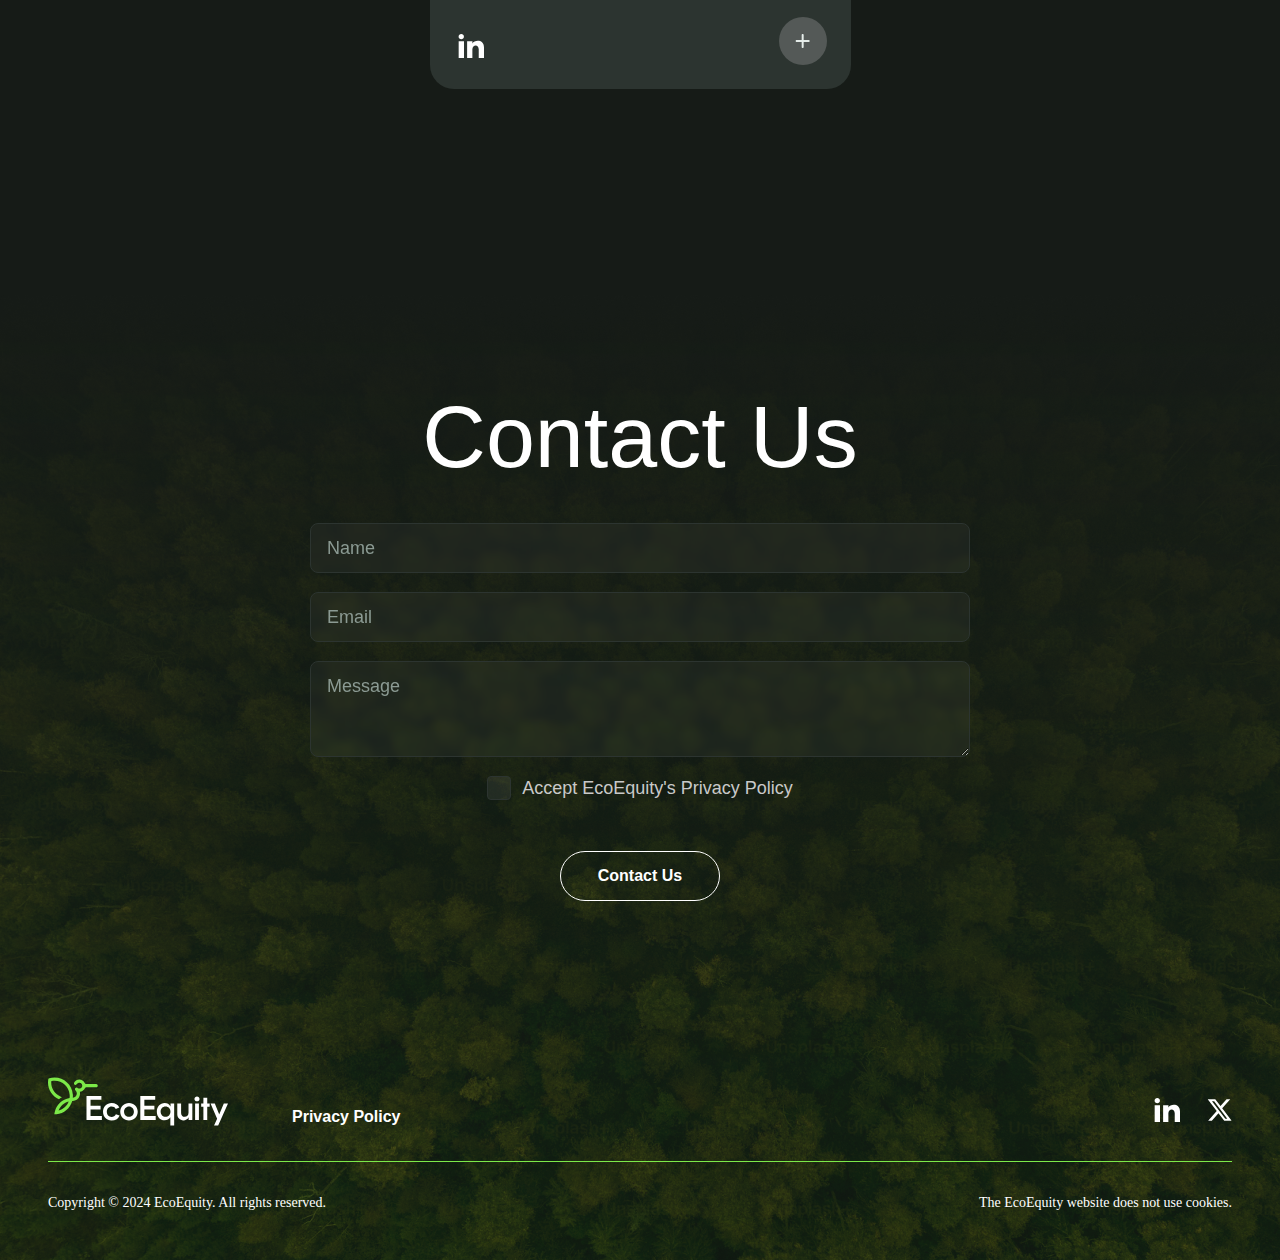
==== commit a5b75b52: "head and policy added" ====
--- a/index.html
+++ b/index.html
@@ -3,6 +3,45 @@
   <head>
     <meta charset="UTF-8" />
     <meta name="viewport" content="width=device-width, initial-scale=1.0" />
+
+    <meta
+      name="description"
+      content="Join the EcoEquity Platform to revolutionize carbon credit trading with blockchain technology. Experience secure, transparent transactions that empower businesses and individuals to make a real impact on climate change."
+    />
+    <meta
+      name="keywords"
+      content="carbon credits, blockchain platform, sustainable trading, carbon offset, secure transactions, EcoEquity"
+    />
+    <meta
+      property="og:title"
+      content="Unlocking the Future of Carbon Credit Trading Through Blockchain Technology"
+    />
+    <meta
+      property="og:description"
+      content="Empowering businesses and individuals to combat climate change through a transparent, secure, and efficient platform."
+    />
+    <meta
+      property="og:image"
+      content="https://ecoequityplatform.github.io/website/images/thumbnail.png"
+    />
+    <meta
+      property="og:url"
+      content="https://ecoequityplatform.github.io/website/"
+    />
+    <meta property="og:type" content="website" />
+    <meta name="twitter:card" content="summary_large_image" />
+    <meta
+      name="twitter:title"
+      content="Unlocking the Future of Carbon Credit Trading Through Blockchain Technology"
+    />
+    <meta
+      name="twitter:description"
+      content="Empowering businesses and individuals to combat climate change through a transparent, secure, and efficient platform."
+    />
+    <meta
+      name="twitter:image"
+      content="https://ecoequityplatform.github.io/website/images/thumbnail.png"
+    />
     <link
       rel="stylesheet"
       type="text/css"
@@ -24,12 +63,12 @@
   </head>
 
   <body>
-    <div class="cookie" id="cookie-banner" style="display: none">
+    <!-- <div class="cookie" id="cookie-banner" style="display: none">
       <div class="cookie__inner">
         <div class="cookie__top">
           <p class="cookie__title">We value your privacy</p>
           <button class="cookie__close" onclick="closeCookieBanner()">
-            <img src="/svg/close.svg" alt="close" />
+            <img src="./svg/close.svg" alt="close" />
           </button>
         </div>
         <div class="cookie__bottom">
@@ -57,7 +96,7 @@
           </div>
         </div>
       </div>
-    </div>
+    </div> -->
     <header id="hero">
       <div class="header">
         <a href="#hero">
@@ -66,23 +105,33 @@
         <nav class="header__nav">
           <ul class="nav">
             <li class="nav__item">
-              <a class="nav__link" href="#about">About</a>
-              <img class="nav__img" src="./svg/arrov-nav.svg" alt="" />
+              <a href="#about">
+                <span class="nav__link">About</span>
+                <img class="nav__img" src="./svg/arrov-nav.svg" alt="arrow"
+              /></a>
             </li>
             <li class="nav__item">
-              <a class="nav__link" href="#opportunity">Market Opportunity</a>
-              <img class="nav__img" src="./svg/arrov-nav.svg" alt="" />
+              <a href="#opportunity">
+                <span class="nav__link">Market Opportunity</span>
+                <img class="nav__img" src="./svg/arrov-nav.svg" alt="arrow"
+              /></a>
             </li>
             <li class="nav__item">
-              <a class="nav__link" href="#solution">Our Solution</a>
-              <img class="nav__img" src="./svg/arrov-nav.svg" alt="" />
+              <a href="#solution">
+                <span class="nav__link">Our Solution</span>
+                <img class="nav__img" src="./svg/arrov-nav.svg" alt="arrow"
+              /></a>
             </li>
             <li class="nav__item">
-              <a class="nav__link" href="#team">Team</a>
-              <img class="nav__img" src="./svg/arrov-nav.svg" alt="" />
+              <a href="#team">
+                <span class="nav__link">Team</span>
+                <img class="nav__img" src="./svg/arrov-nav.svg" alt="arrow"
+              /></a>
             </li>
             <li class="nav__item">
-              <a class="nav__link btn btn__ter" href="#contact">Contact Us</a>
+              <a href="#contact">
+                <span class="nav__link btn btn__ter">Contact Us</span></a
+              >
             </li>
           </ul>
         </nav>
@@ -175,15 +224,7 @@
                 EcoEquity presents investors with an opportunity to engage in a
                 high-growth sector with considerable scalability.
               </p>
-              <!-- <p>
-                By offering a transparent, efficient, and accessible platform,
-                EcoEquity is poised to become a trusted partner in the carbon
-                credit space, enabling businesses and individuals alike to
-                contribute meaningfully to climate solutions. As the world moves
-                toward more stringent sustainability goals, EcoEquity offers
-                investors the opportunity to not only participate in this growth
-                but to lead it.
-              </p> -->
+
               <a class="btn btn__sec" href="#contact">Invest in the Future</a>
             </div>
             <img src="./svg/opportunity.svg" alt="illustration" />
@@ -497,16 +538,24 @@
             action="https://ecoequity-api.azurewebsites.net/Email"
             class="contact__form"
             method="post"
+            novalidate
           >
             <input type="hidden" name="subject" value="EcoEquity" />
             <input class="input" type="text" name="name" placeholder="Name" />
-            <input
-              class="input"
-              type="email"
-              name="email"
-              placeholder="Email"
-              required
-            />
+
+            <div class="input-container">
+              <input
+                class="input"
+                type="email"
+                name="email"
+                placeholder="Email"
+                required
+                id="email"
+              />
+              <p class="error-message" id="email-error">
+                Please enter a valid email address.
+              </p>
+            </div>
 
             <textarea
               class="input-area"
@@ -514,6 +563,18 @@
               id="message"
               placeholder="Message"
             ></textarea>
+
+            <label class="custom-checkbox">
+              <input
+                type="checkbox"
+                id="accept_policy"
+                name="accept_policy"
+                value="confirm"
+              />
+              Accept EcoEquity's Privacy Policy
+              <span class="checkbox-box"></span>
+            </label>
+
             <button type="submit" class="btn btn__sec contact__btn">
               Contact Us
             </button>
@@ -524,18 +585,32 @@
             <div class="footer__left">
               <a href="#hero"><img src="./svg/Logo.svg" alt="logo" /></a>
               <div class="footer__links">
-                <a class="footer__link" href="#"> Privacy Policy </a>
-                <a class="footer__link" href="#"> Terms of Use</a>
+                <a
+                  class="footer__link"
+                  href="privacy_policy.html"
+                  target="_blank"
+                >
+                  Privacy Policy
+                </a>
               </div>
             </div>
             <div class="footer__right">
-              <a href="#"><img src="./svg/li.svg" alt="linkedin" /></a>
-              <a href="#"><img src="./svg/x.svg" alt="x" /></a>
+              <a
+                href="https://www.linkedin.com/company/ecoequity/"
+                target="_blank"
+                ><img src="./svg/li.svg" alt="linkedin"
+              /></a>
+              <a href="https://x.com/EcoEquityPltfrm" target="_blank"
+                ><img src="./svg/x.svg" alt="twitter-x"
+              /></a>
             </div>
           </div>
           <div class="footer__bottom">
             <span class="footer__text"
               >Copyright © 2024 EcoEquity. All rights reserved.</span
+            >
+            <span class="footer__text"
+              >The EcoEquity website does not use cookies.</span
             >
           </div>
         </footer>
--- a/style/index.css
+++ b/style/index.css
@@ -372,6 +372,21 @@
   }
 }
 
+@media only screen and (max-width: 1023px) {
+  .nav__item a {
+    display: -webkit-box;
+    display: -ms-flexbox;
+    display: flex;
+    -webkit-box-pack: justify;
+        -ms-flex-pack: justify;
+            justify-content: space-between;
+    -webkit-box-align: center;
+        -ms-flex-align: center;
+            align-items: center;
+    width: 100%;
+  }
+}
+
 .hero {
   display: -webkit-box;
   display: -ms-flexbox;
@@ -1720,6 +1735,86 @@
   margin-top: 32px;
 }
 
+.custom-checkbox input[type=checkbox] {
+  position: absolute;
+  opacity: 0;
+  cursor: pointer;
+}
+
+.custom-checkbox {
+  display: -webkit-inline-box;
+  display: -ms-inline-flexbox;
+  display: inline-flex;
+  -webkit-box-align: center;
+      -ms-flex-align: center;
+          align-items: center;
+  cursor: pointer;
+  position: relative;
+  padding-left: 35px;
+  -webkit-user-select: none;
+     -moz-user-select: none;
+      -ms-user-select: none;
+          user-select: none;
+  color: #c9c9c9;
+  font-family: "Satoshi", sans-serif;
+  font-size: 18px;
+  font-weight: 400;
+  font-style: normal;
+  line-height: 24px;
+}
+
+.custom-checkbox .checkbox-box {
+  position: absolute;
+  top: 50%;
+  left: 0;
+  -webkit-transform: translateY(-50%);
+          transform: translateY(-50%);
+  width: 24px;
+  height: 24px;
+  border-radius: 4px;
+  border: 1px solid #2c3430;
+  background: rgba(255, 255, 255, 0.07);
+}
+
+.custom-checkbox input[type=checkbox]:checked + .checkbox-box {
+  background-color: #7ce949;
+  border-color: #7ce949;
+}
+
+.custom-checkbox .checkbox-box::after {
+  content: "";
+  position: absolute;
+  display: none;
+  left: 6px;
+  top: 2px;
+  width: 8px;
+  height: 12px;
+  border: solid white;
+  border-width: 0 2px 2px 0;
+  -webkit-transform: rotate(45deg);
+          transform: rotate(45deg);
+}
+
+.custom-checkbox input[type=checkbox]:checked + .checkbox-box::after {
+  display: block;
+}
+
+.input-container {
+  position: relative;
+  width: 100%;
+}
+
+.error-message {
+  display: none;
+  color: #de5032;
+  font-size: 14px;
+  margin-top: 4px;
+}
+
+.input.error {
+  border-color: #de5032;
+}
+
 .footer {
   padding-top: 88px;
   padding-bottom: 48px;
@@ -1832,6 +1927,24 @@
   display: -webkit-box;
   display: -ms-flexbox;
   display: flex;
+  -webkit-box-pack: justify;
+      -ms-flex-pack: justify;
+          justify-content: space-between;
+  -webkit-box-align: center;
+      -ms-flex-align: center;
+          align-items: center;
+}
+@media only screen and (max-width: 1023px) {
+  .footer__bottom {
+    -webkit-box-orient: vertical;
+    -webkit-box-direction: normal;
+        -ms-flex-direction: column;
+            flex-direction: column;
+    -webkit-box-pack: center;
+        -ms-flex-pack: center;
+            justify-content: center;
+    gap: 8px;
+  }
 }
 .footer__text {
   font-family: var(--Family-Title, Satoshi);
@@ -2030,6 +2143,40 @@
   padding-left: 24px;
   color: #7ce949;
 }
+.policy__text {
+  line-height: 20px;
+  font-weight: 300;
+}
+.policy__ul {
+  padding-left: 32px;
+  list-style: inside;
+  display: -webkit-box;
+  display: -ms-flexbox;
+  display: flex;
+  -webkit-box-orient: vertical;
+  -webkit-box-direction: normal;
+      -ms-flex-direction: column;
+          flex-direction: column;
+  gap: 20px;
+}
+.policy__ul_sub {
+  padding-left: 32px;
+  list-style: square;
+}
+.policy__sub {
+  font-size: 16px;
+  font-weight: 500;
+  color: #fff;
+}
+.policy__header {
+  font-size: 20px;
+  font-weight: 500;
+}
+
+strong {
+  font-weight: 500;
+  color: #fff;
+}
 
 .btn {
   cursor: pointer;
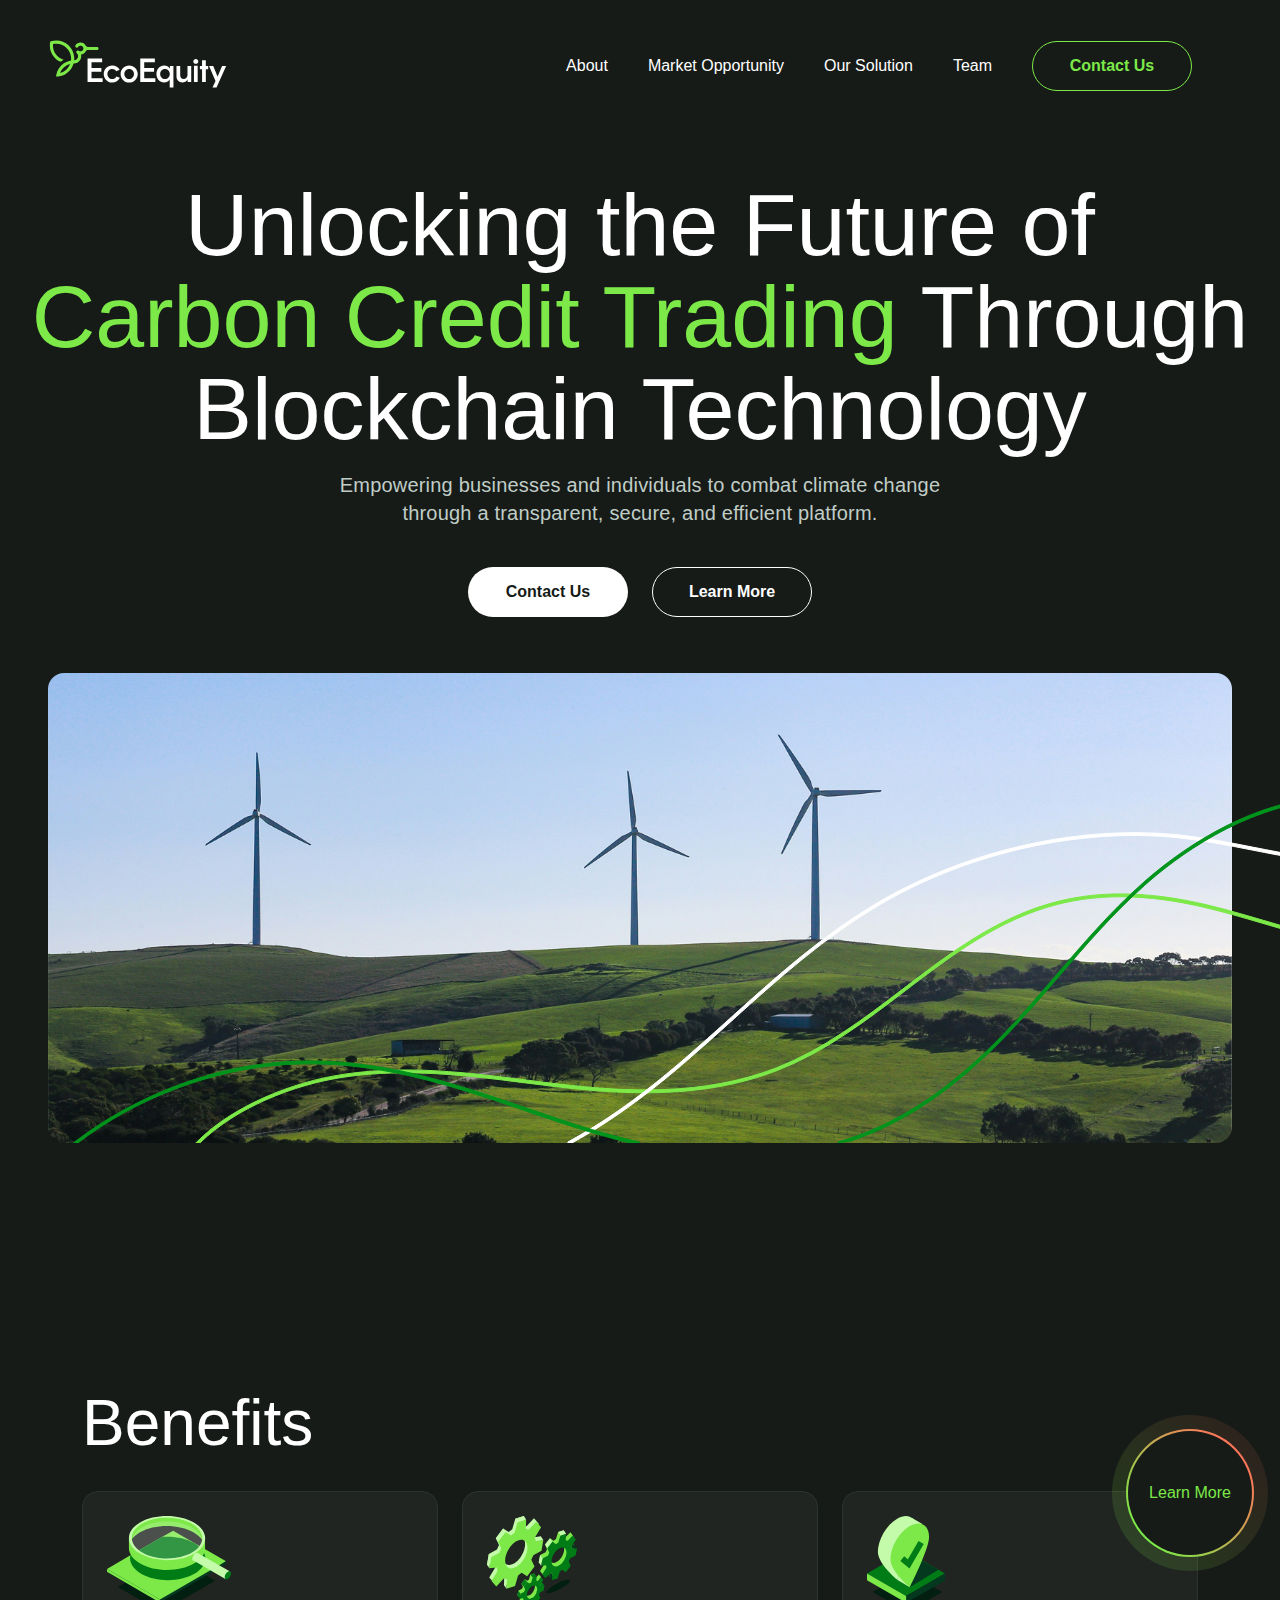
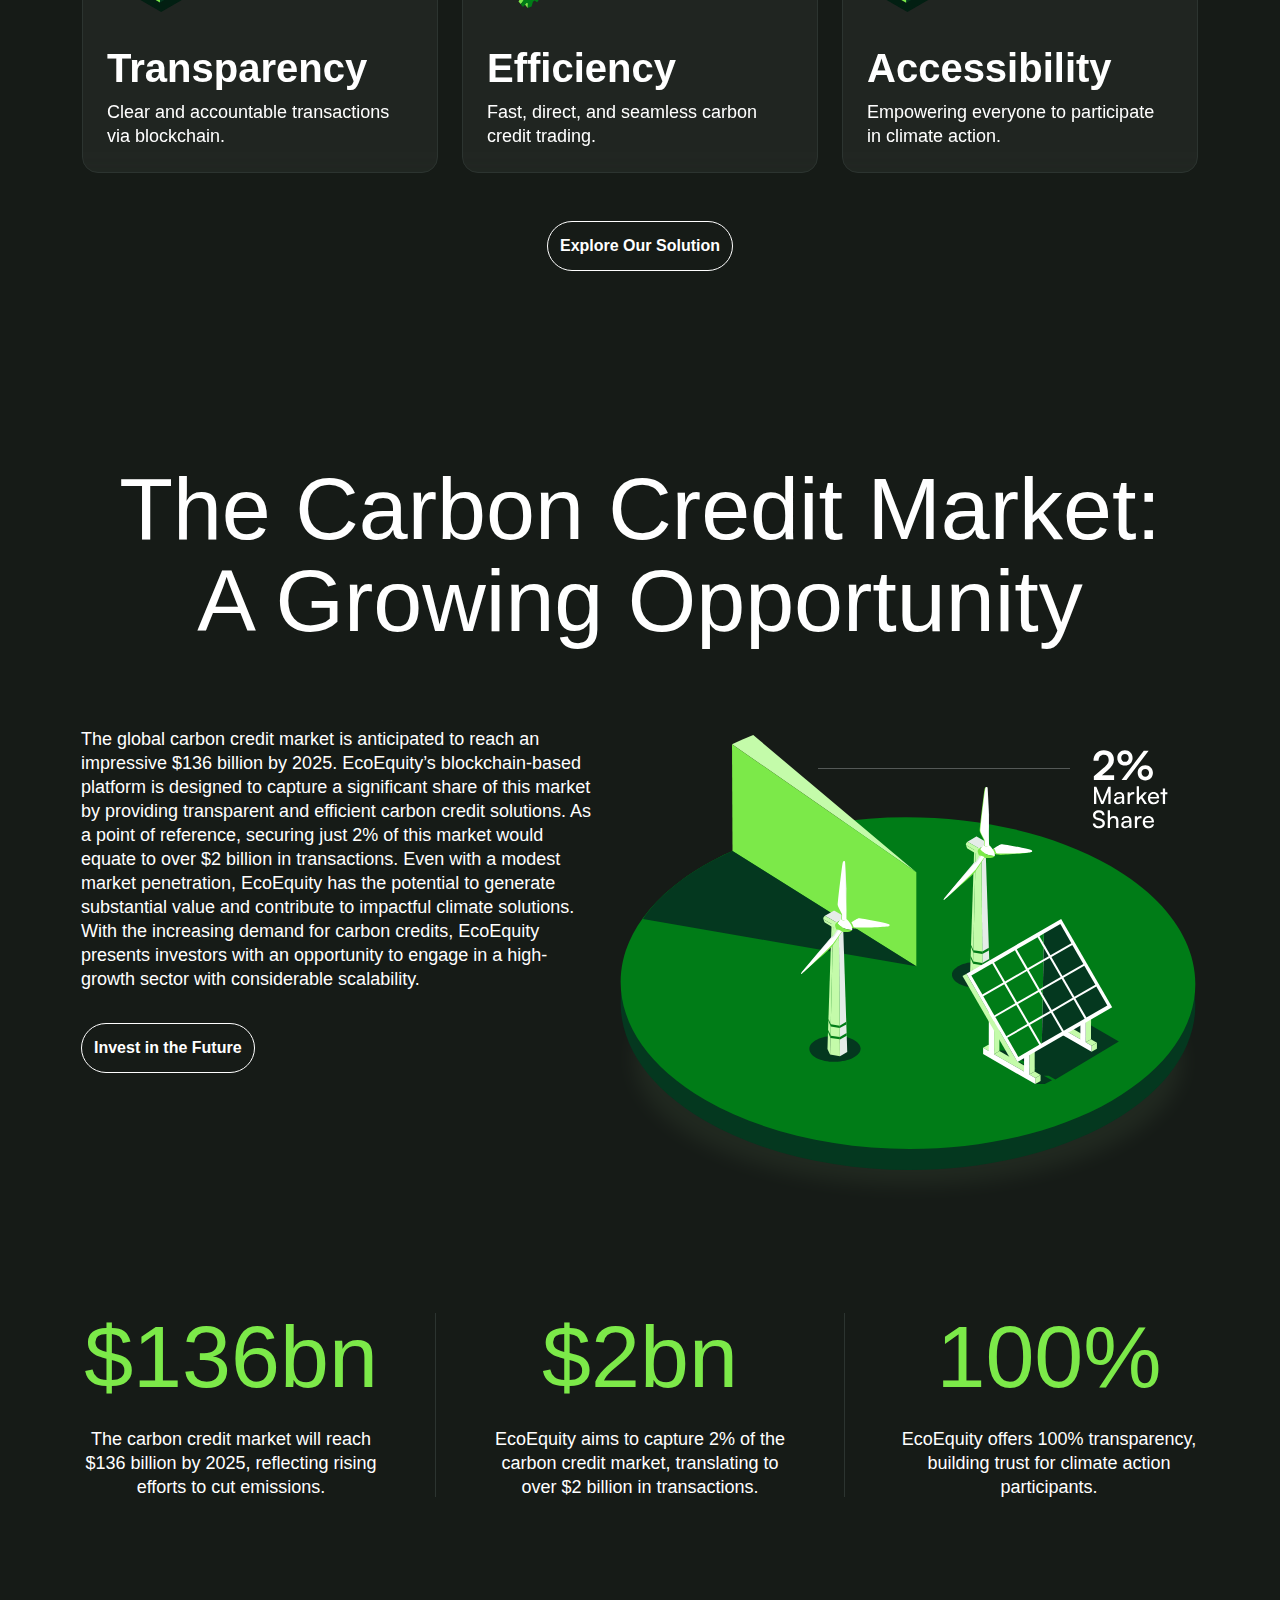
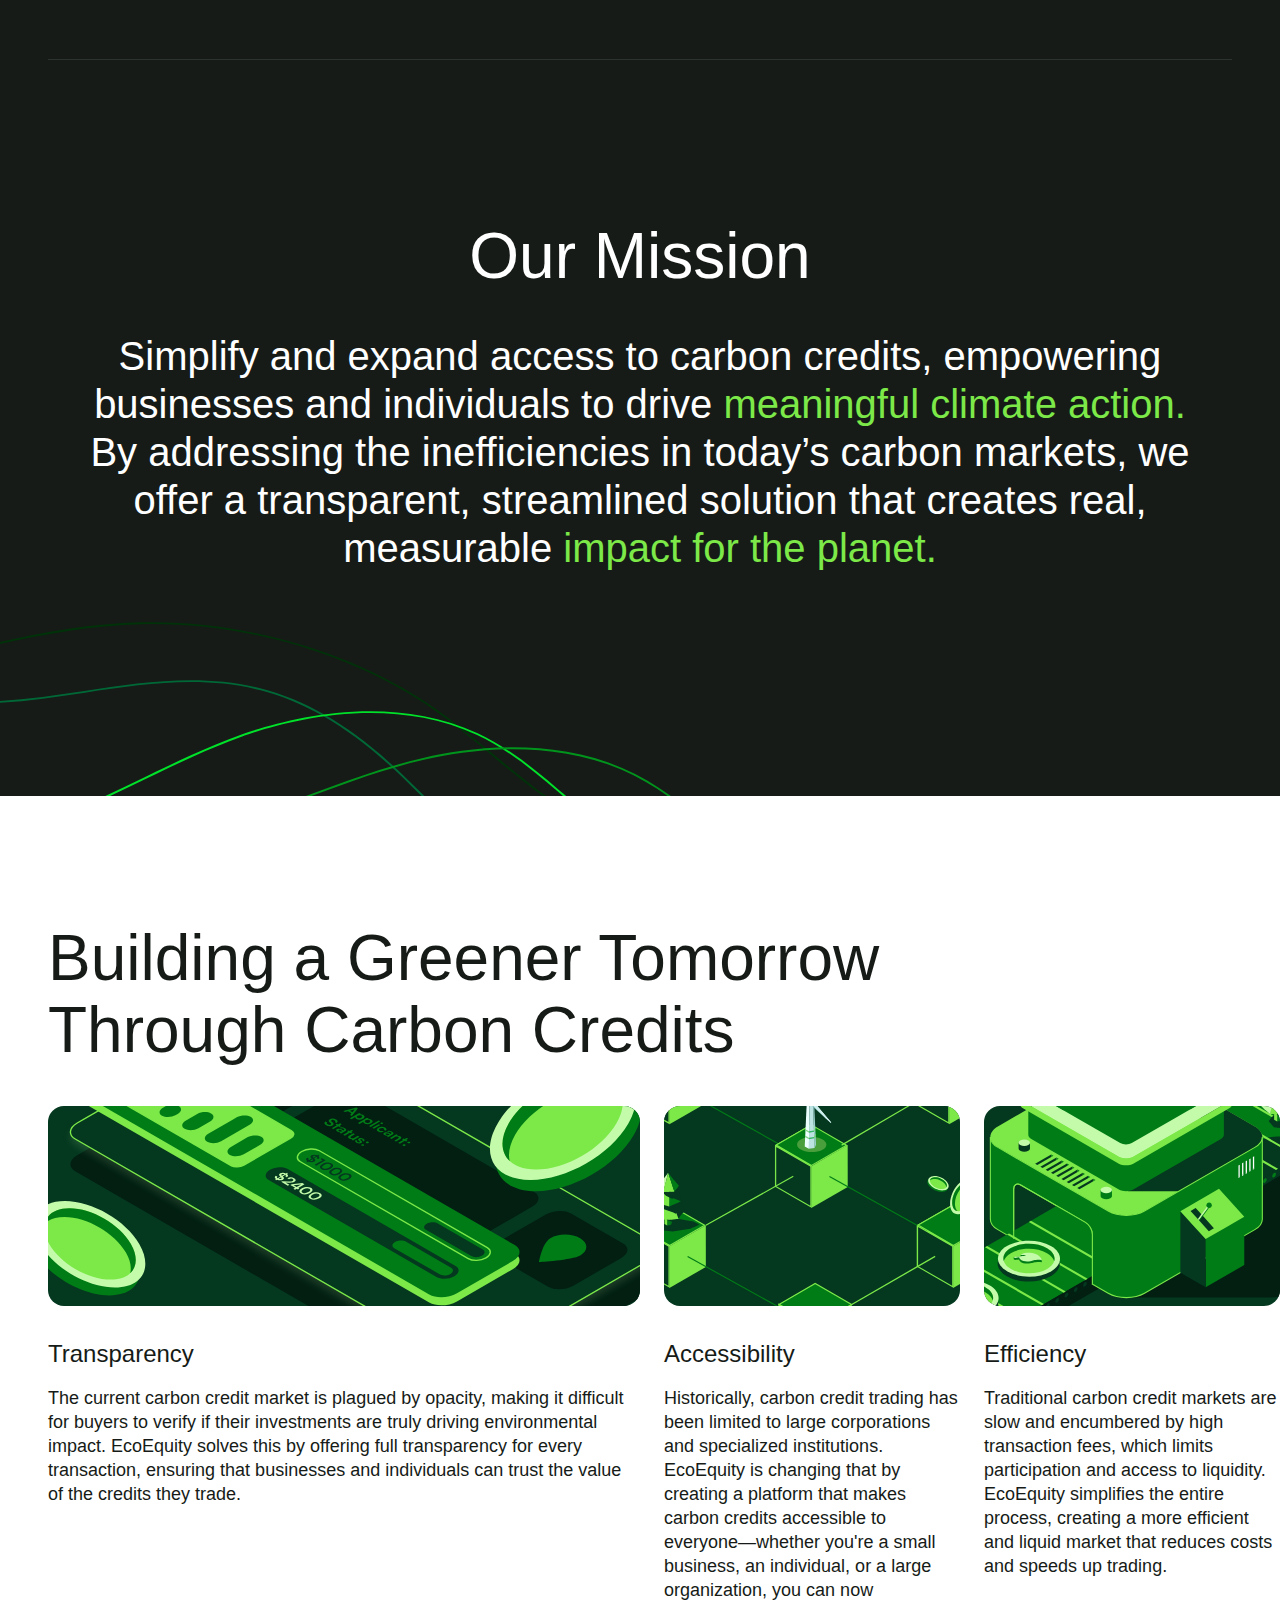
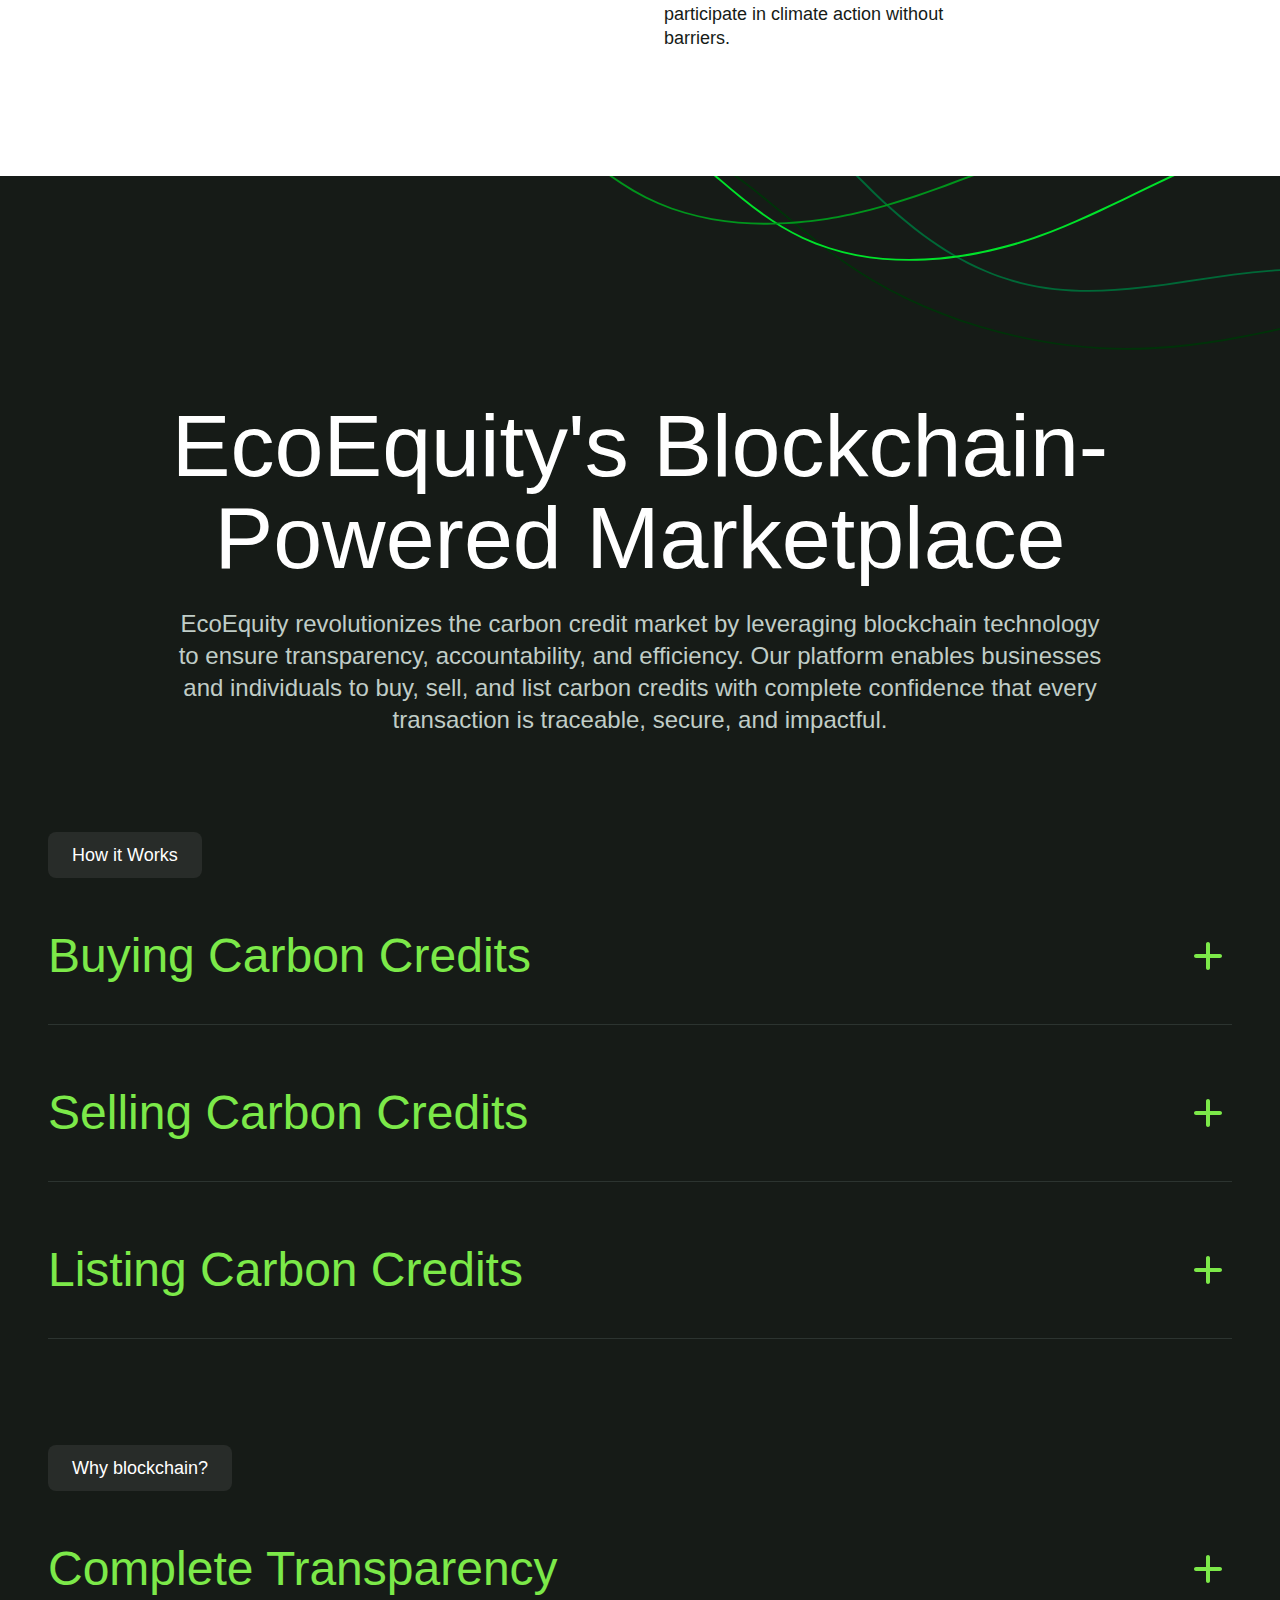
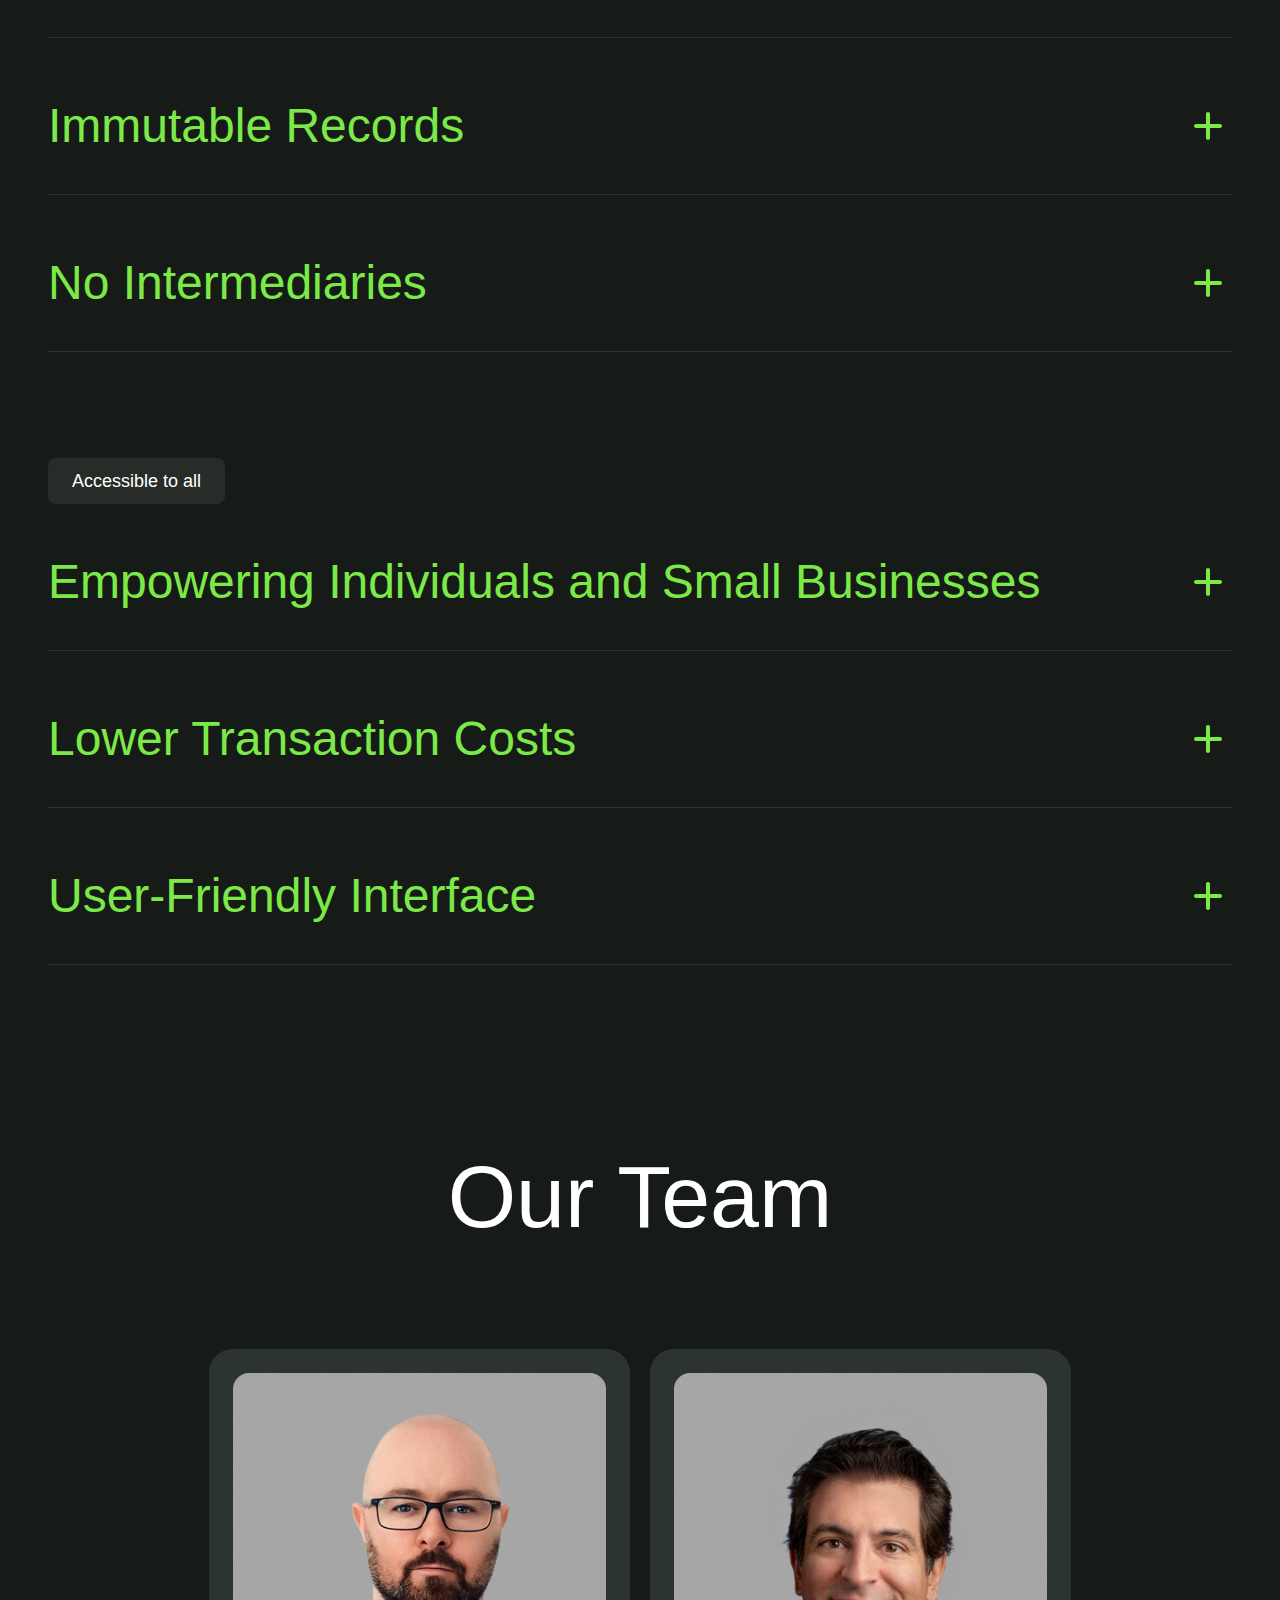
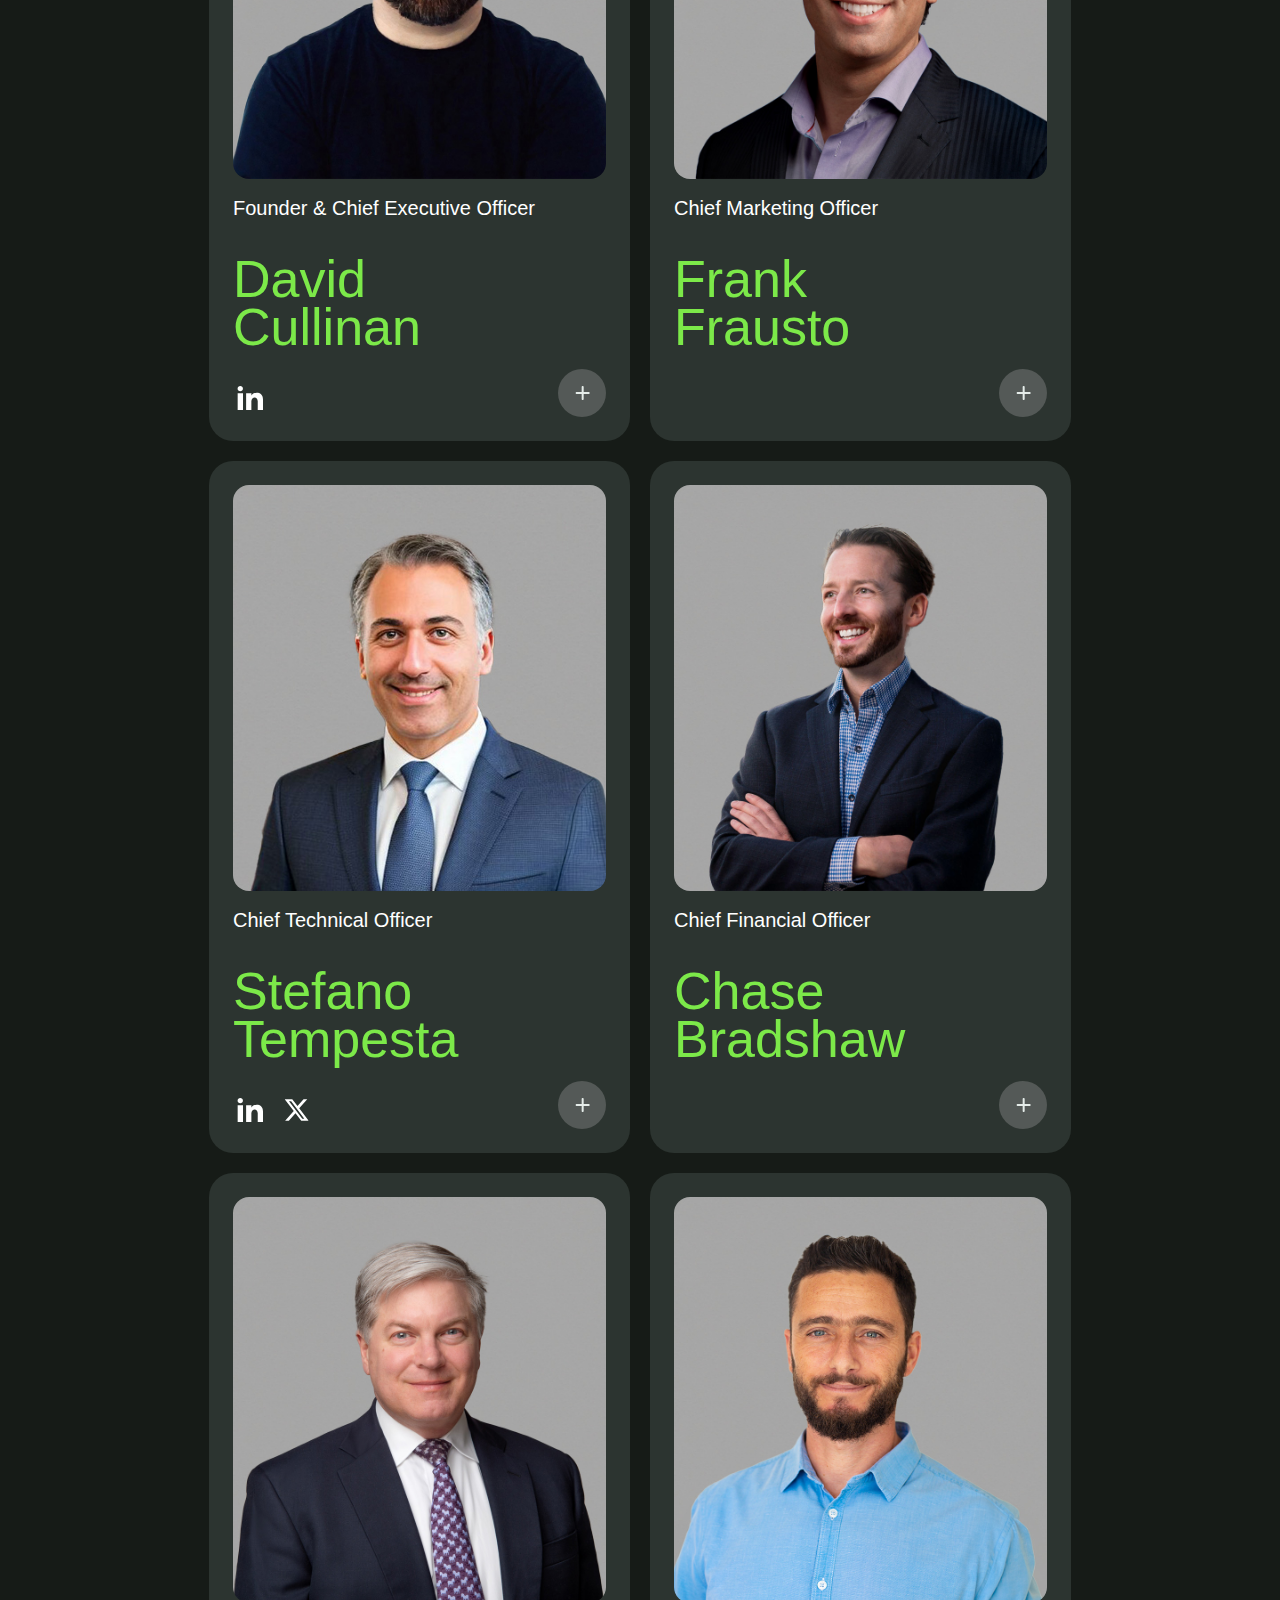
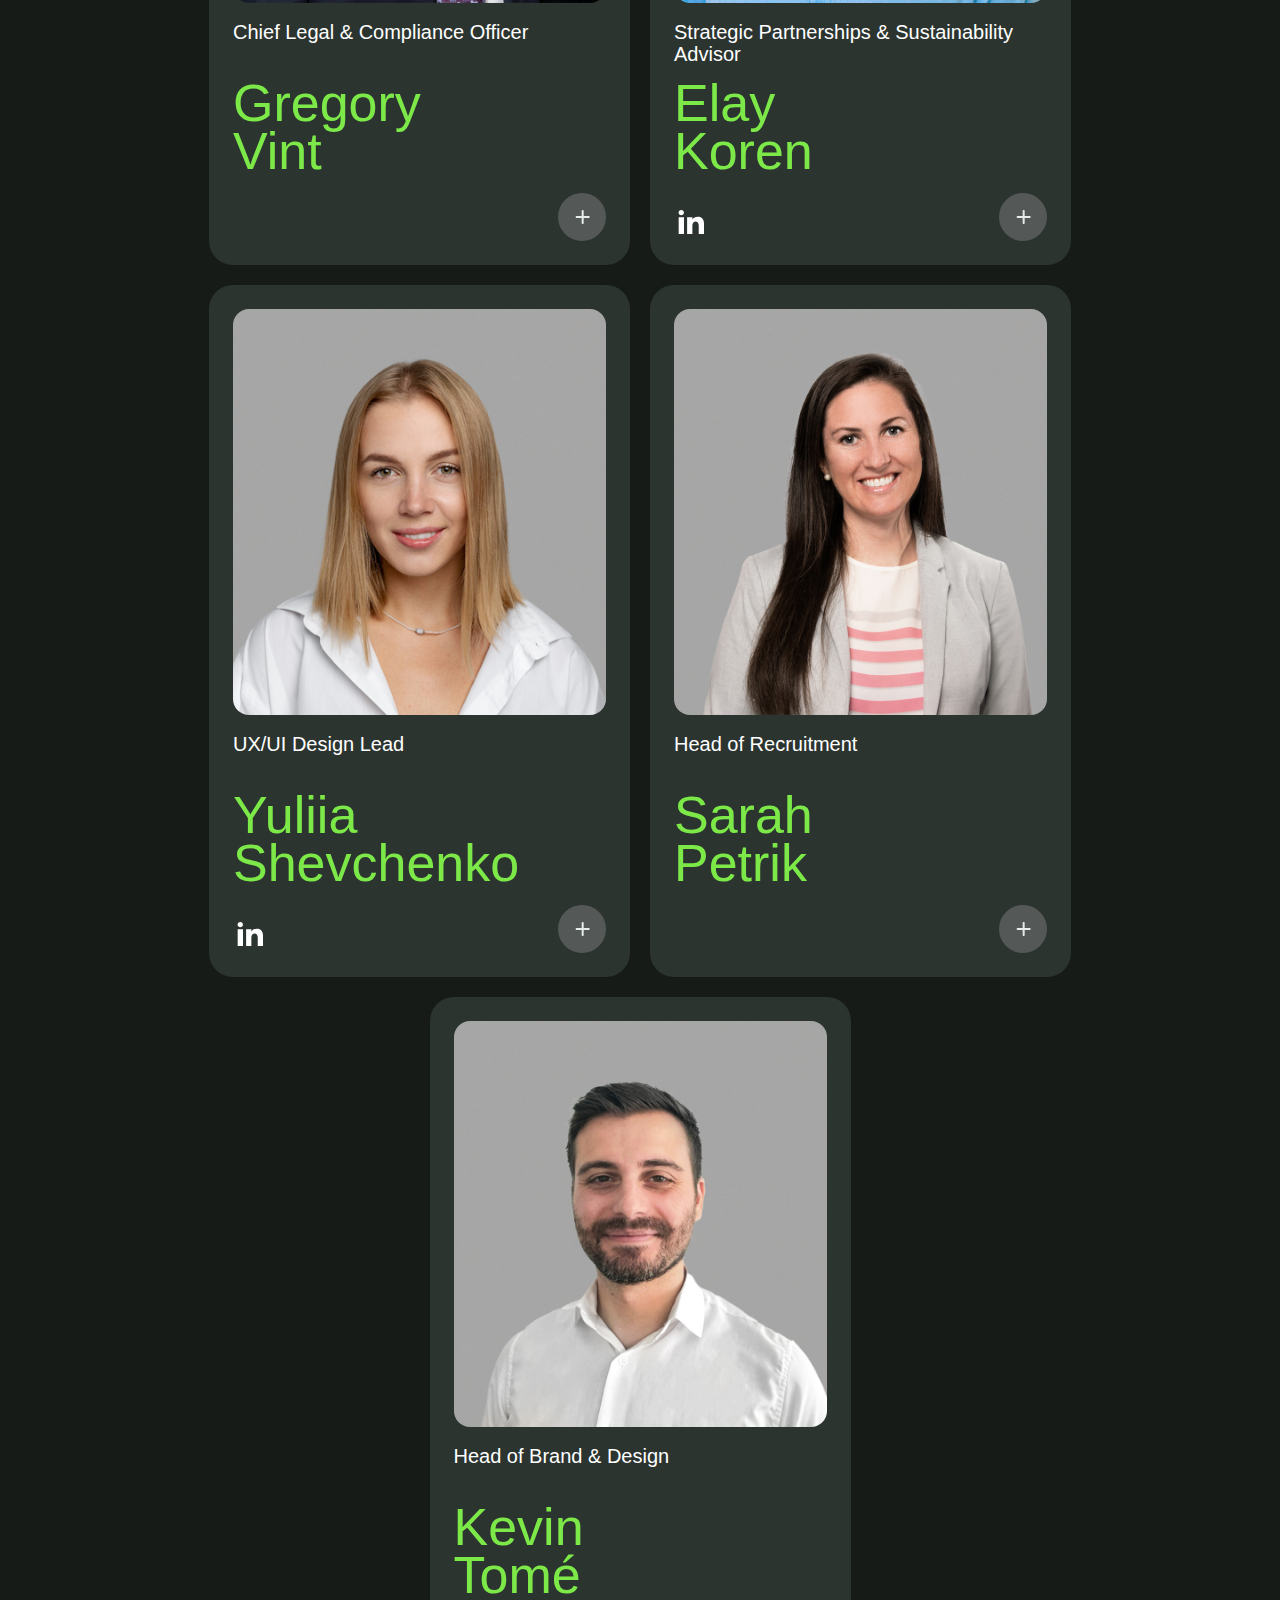
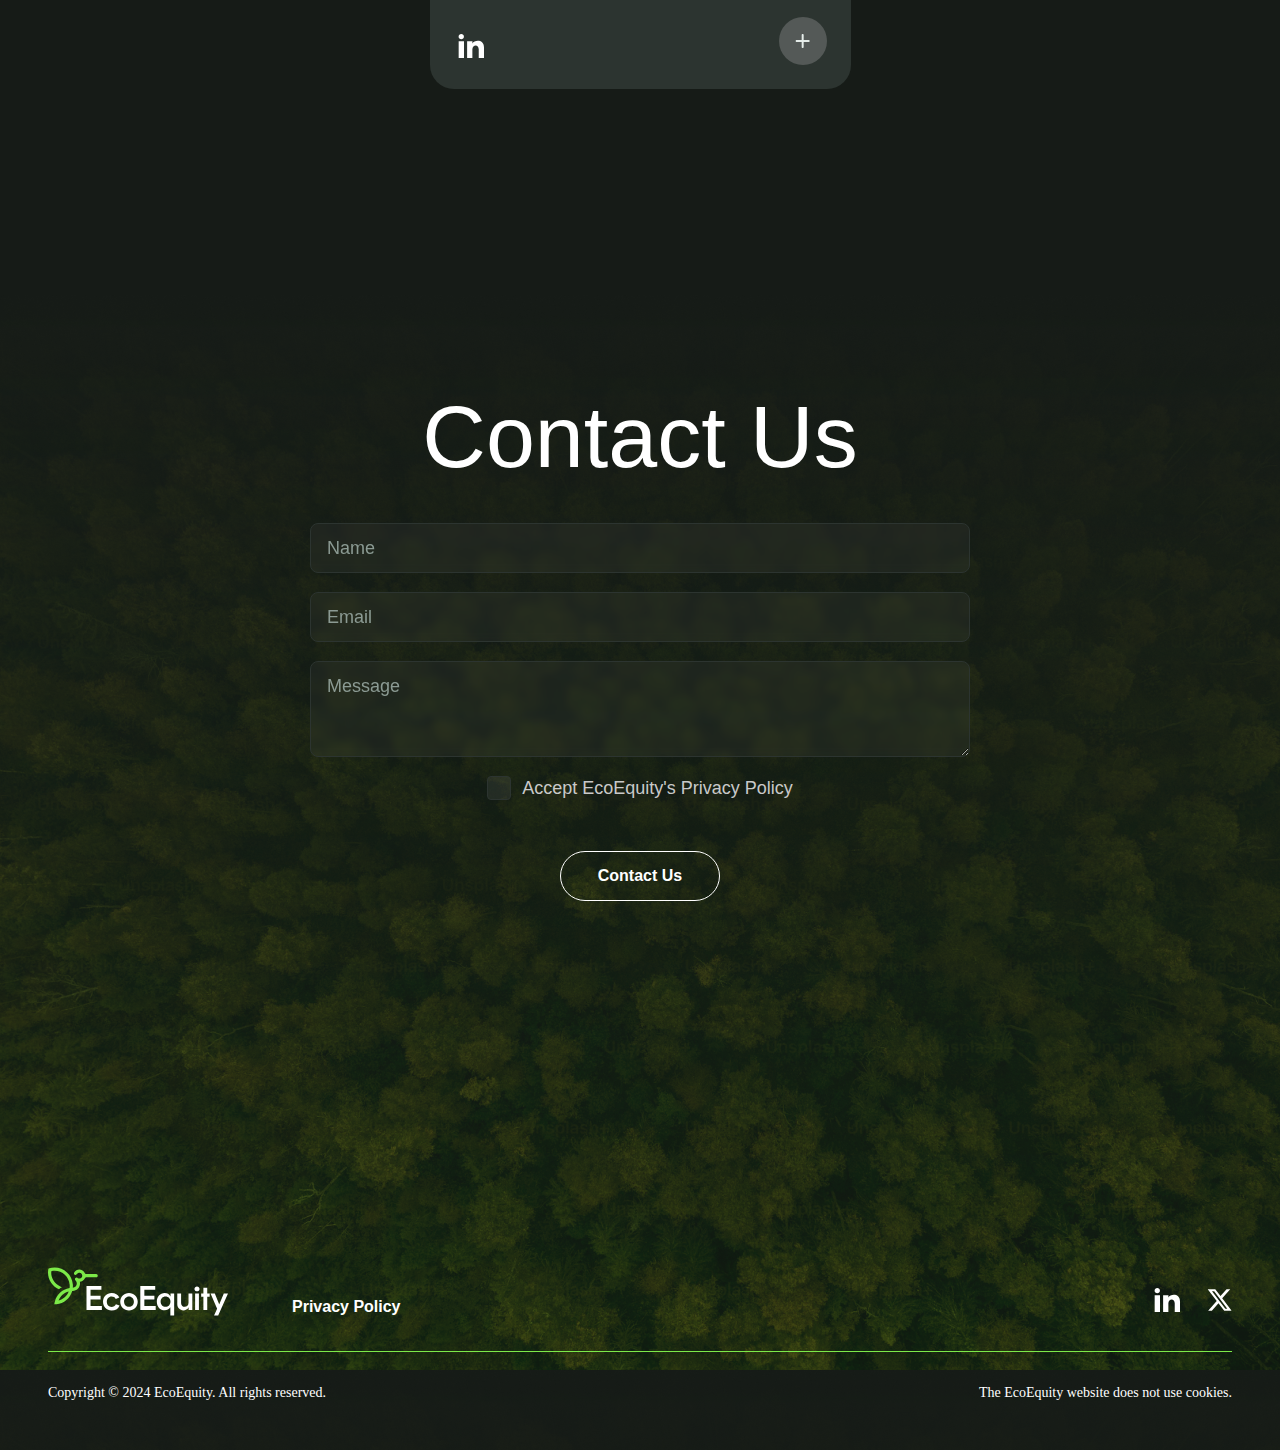
==== commit c7701e43: "Update index.html" ====
--- a/index.html
+++ b/index.html
@@ -538,10 +538,11 @@
             action="https://ecoequity-api.azurewebsites.net/Email"
             class="contact__form"
             method="post"
-            novalidate
+            id="formContact"
+            target="none"
           >
             <input type="hidden" name="subject" value="EcoEquity" />
-            <input class="input" type="text" name="name" placeholder="Name" />
+            <input class="input" type="text" name="name" placeholder="Name" required />
 
             <div class="input-container">
               <input
@@ -570,15 +571,18 @@
                 id="accept_policy"
                 name="accept_policy"
                 value="confirm"
+                required
               />
               Accept EcoEquity's Privacy Policy
               <span class="checkbox-box"></span>
             </label>
 
+            <div id="contactThanks" class="contact-thanks">Thanks for your message, we'll be in touch soon.</div>
             <button type="submit" class="btn btn__sec contact__btn">
               Contact Us
             </button>
           </form>
+          <iframe name="none" style="visibility:hidden;"></iframe>
         </div>
         <footer class="footer container">
           <div class="footer__top">
--- a/style/index.css
+++ b/style/index.css
@@ -2493,4 +2493,8 @@
   height: 1px;
   padding: 0 48px;
   background-color: #2c3430;
-}+}
+
+.contact-thanks {
+    display: none;
+}
